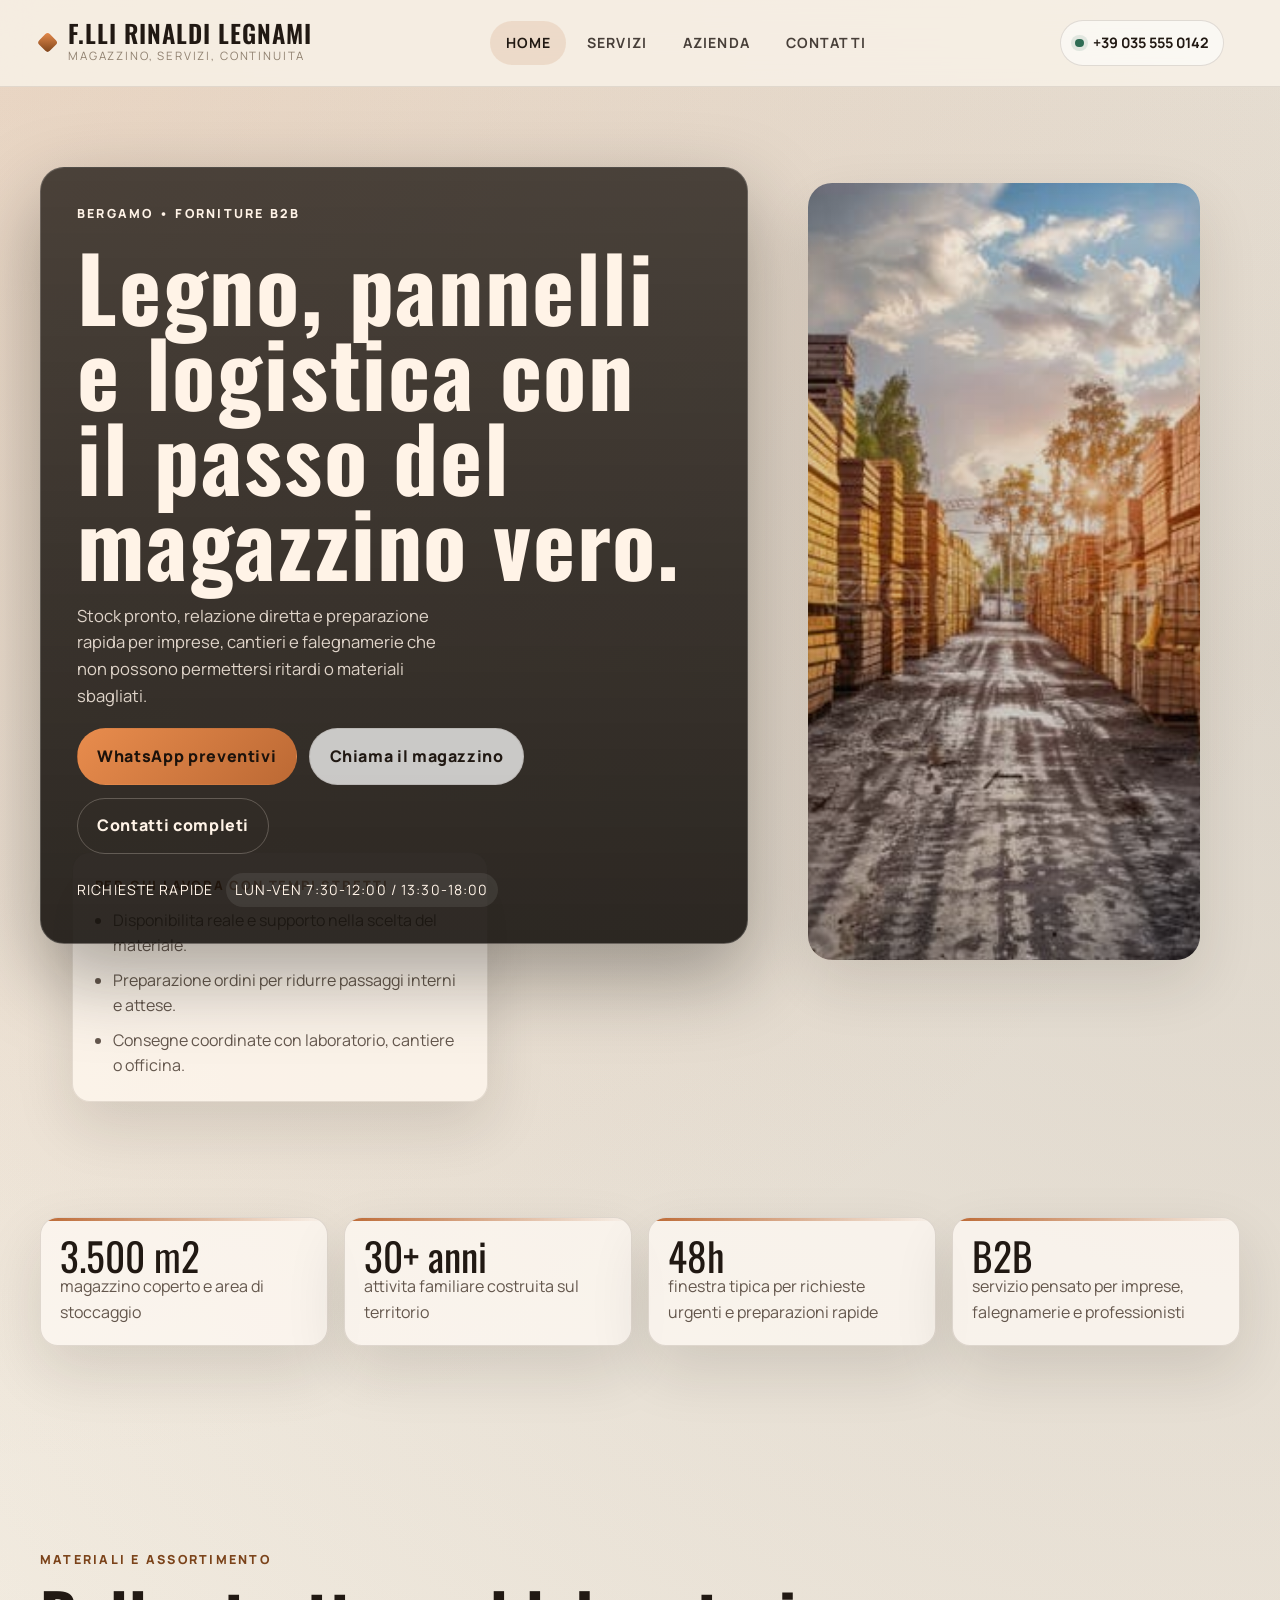
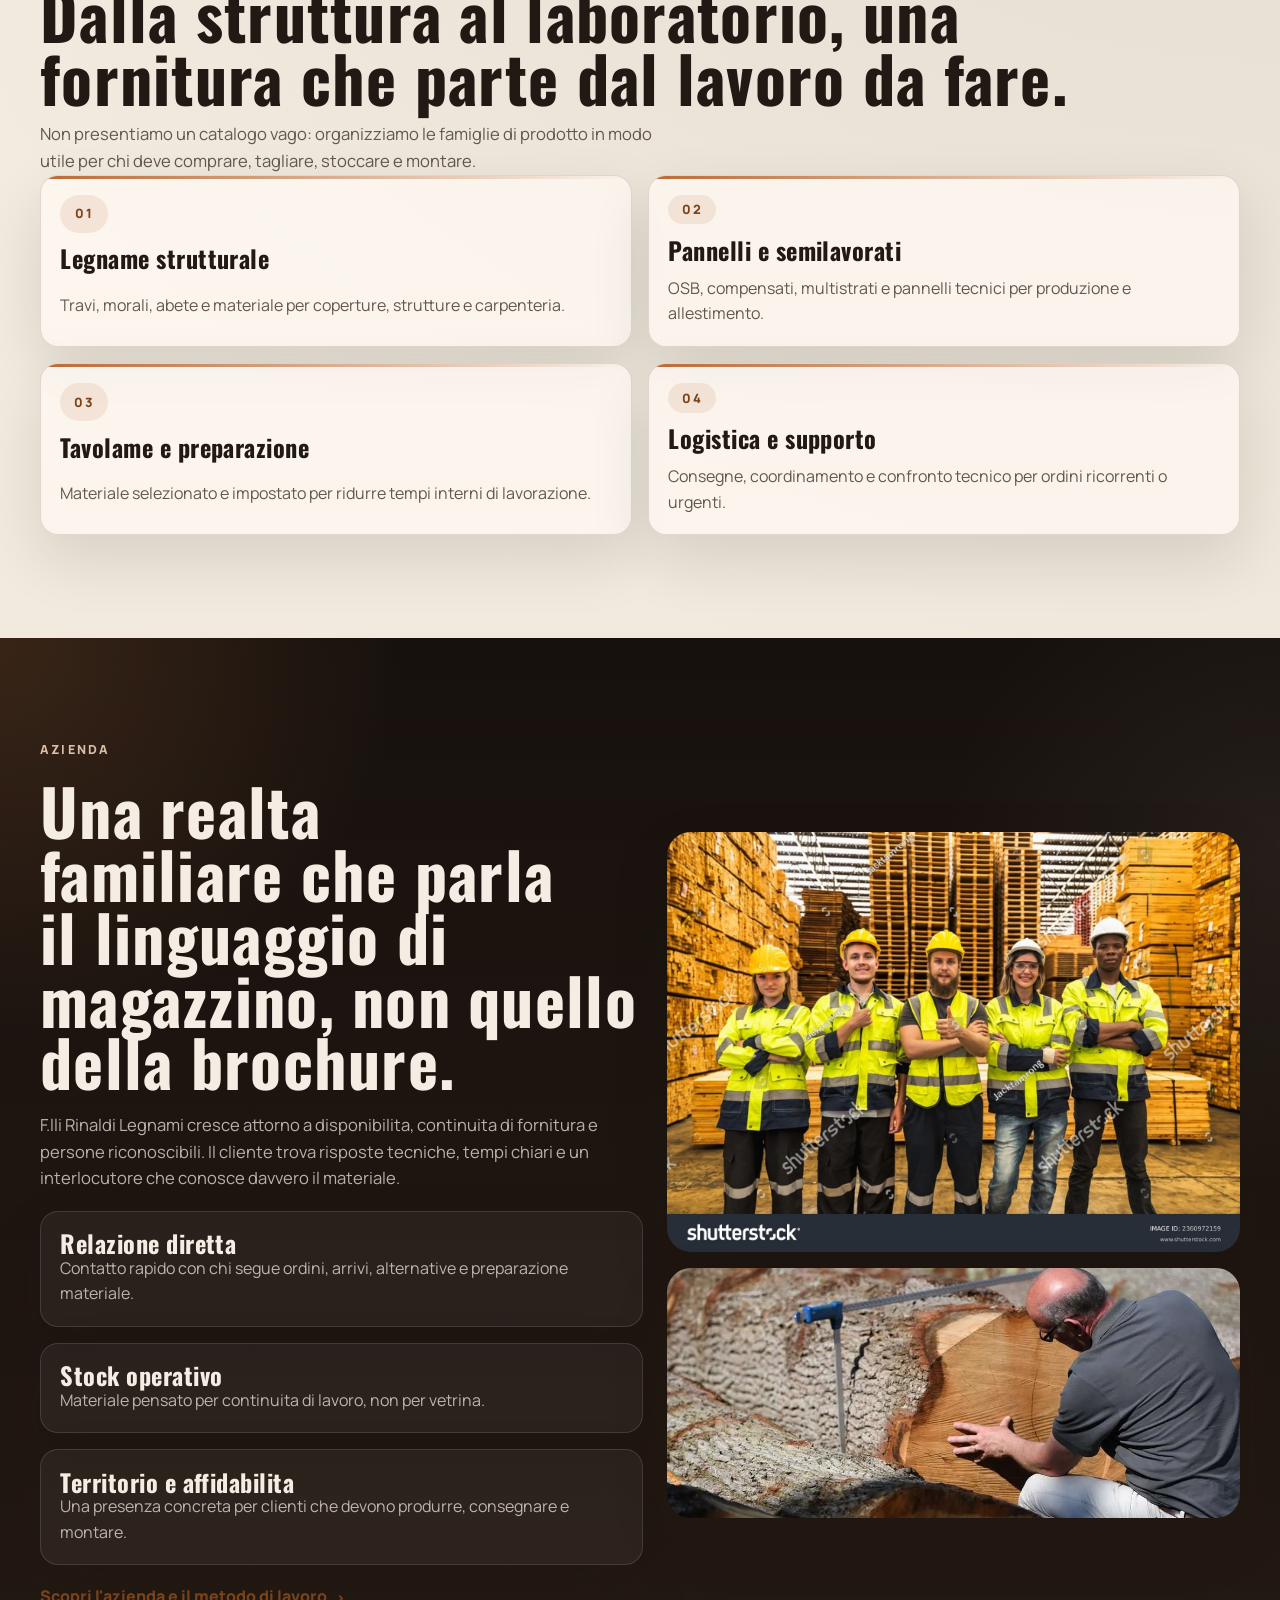
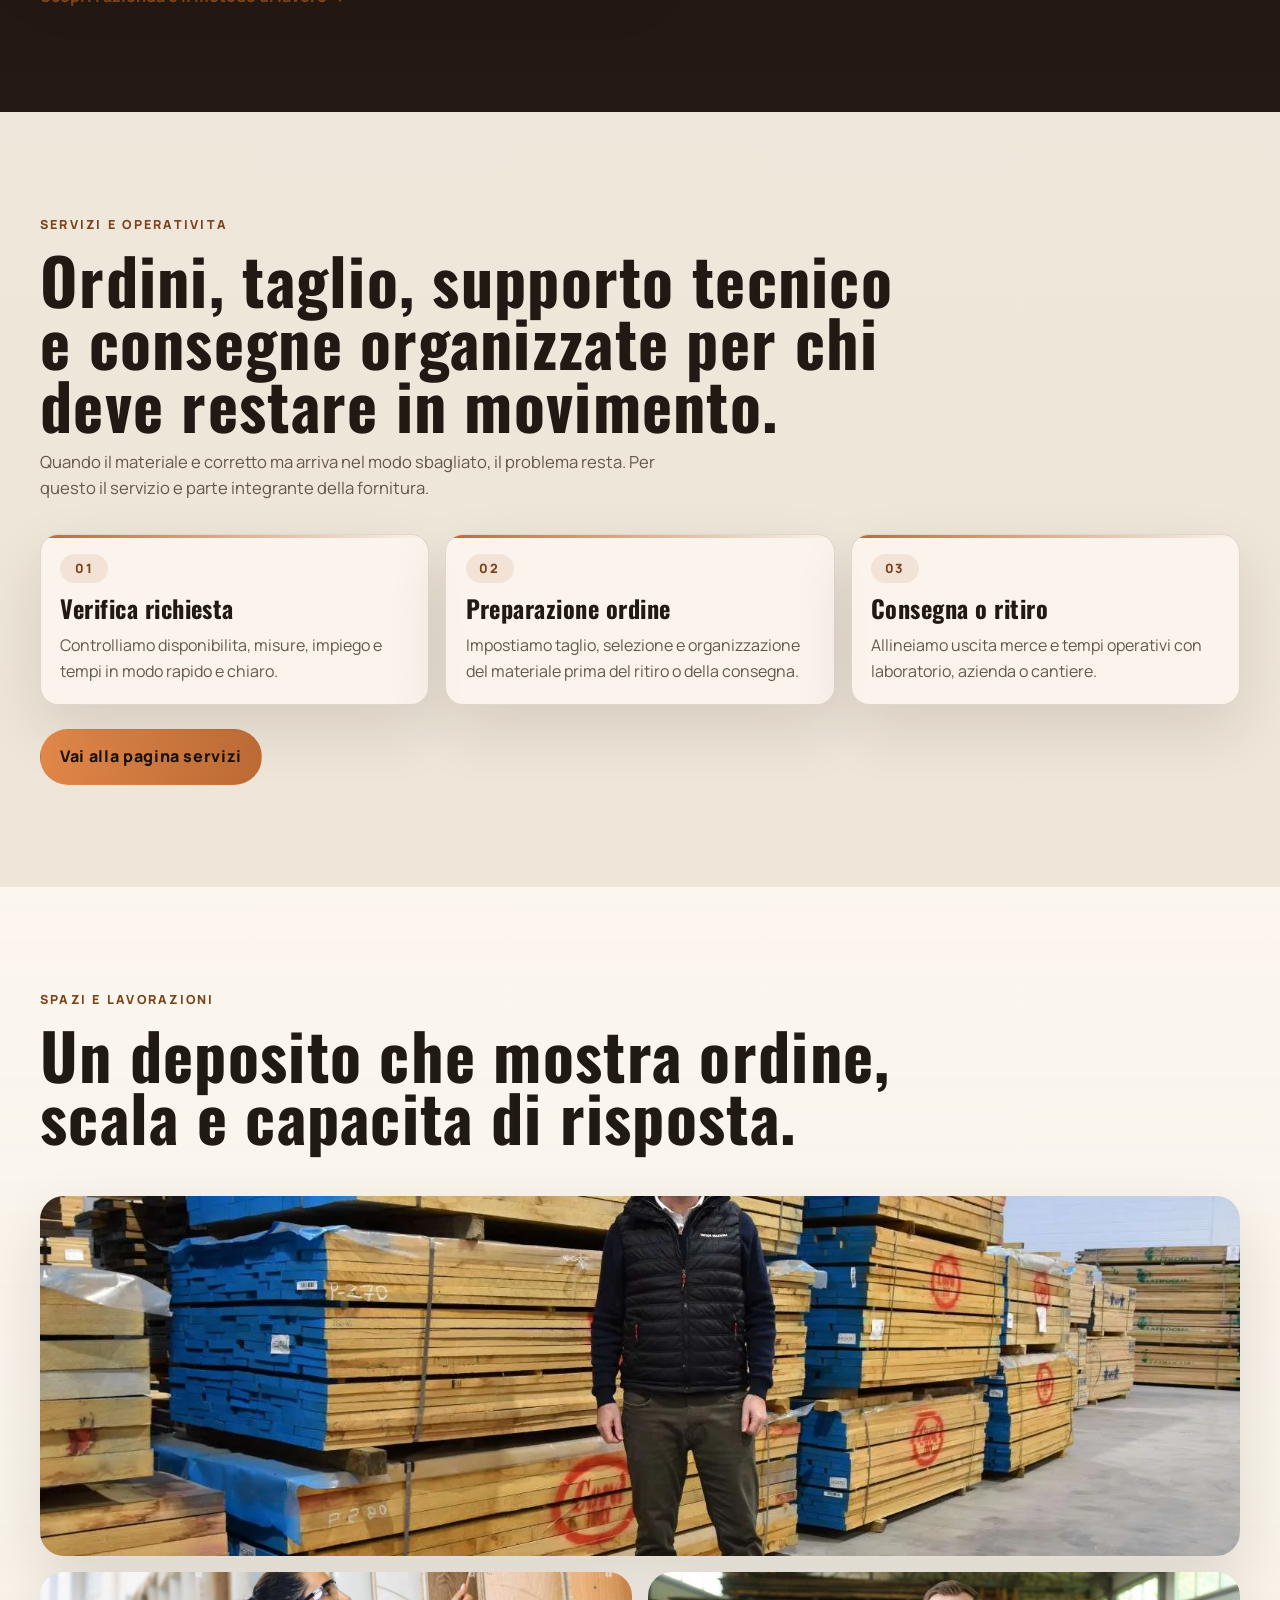
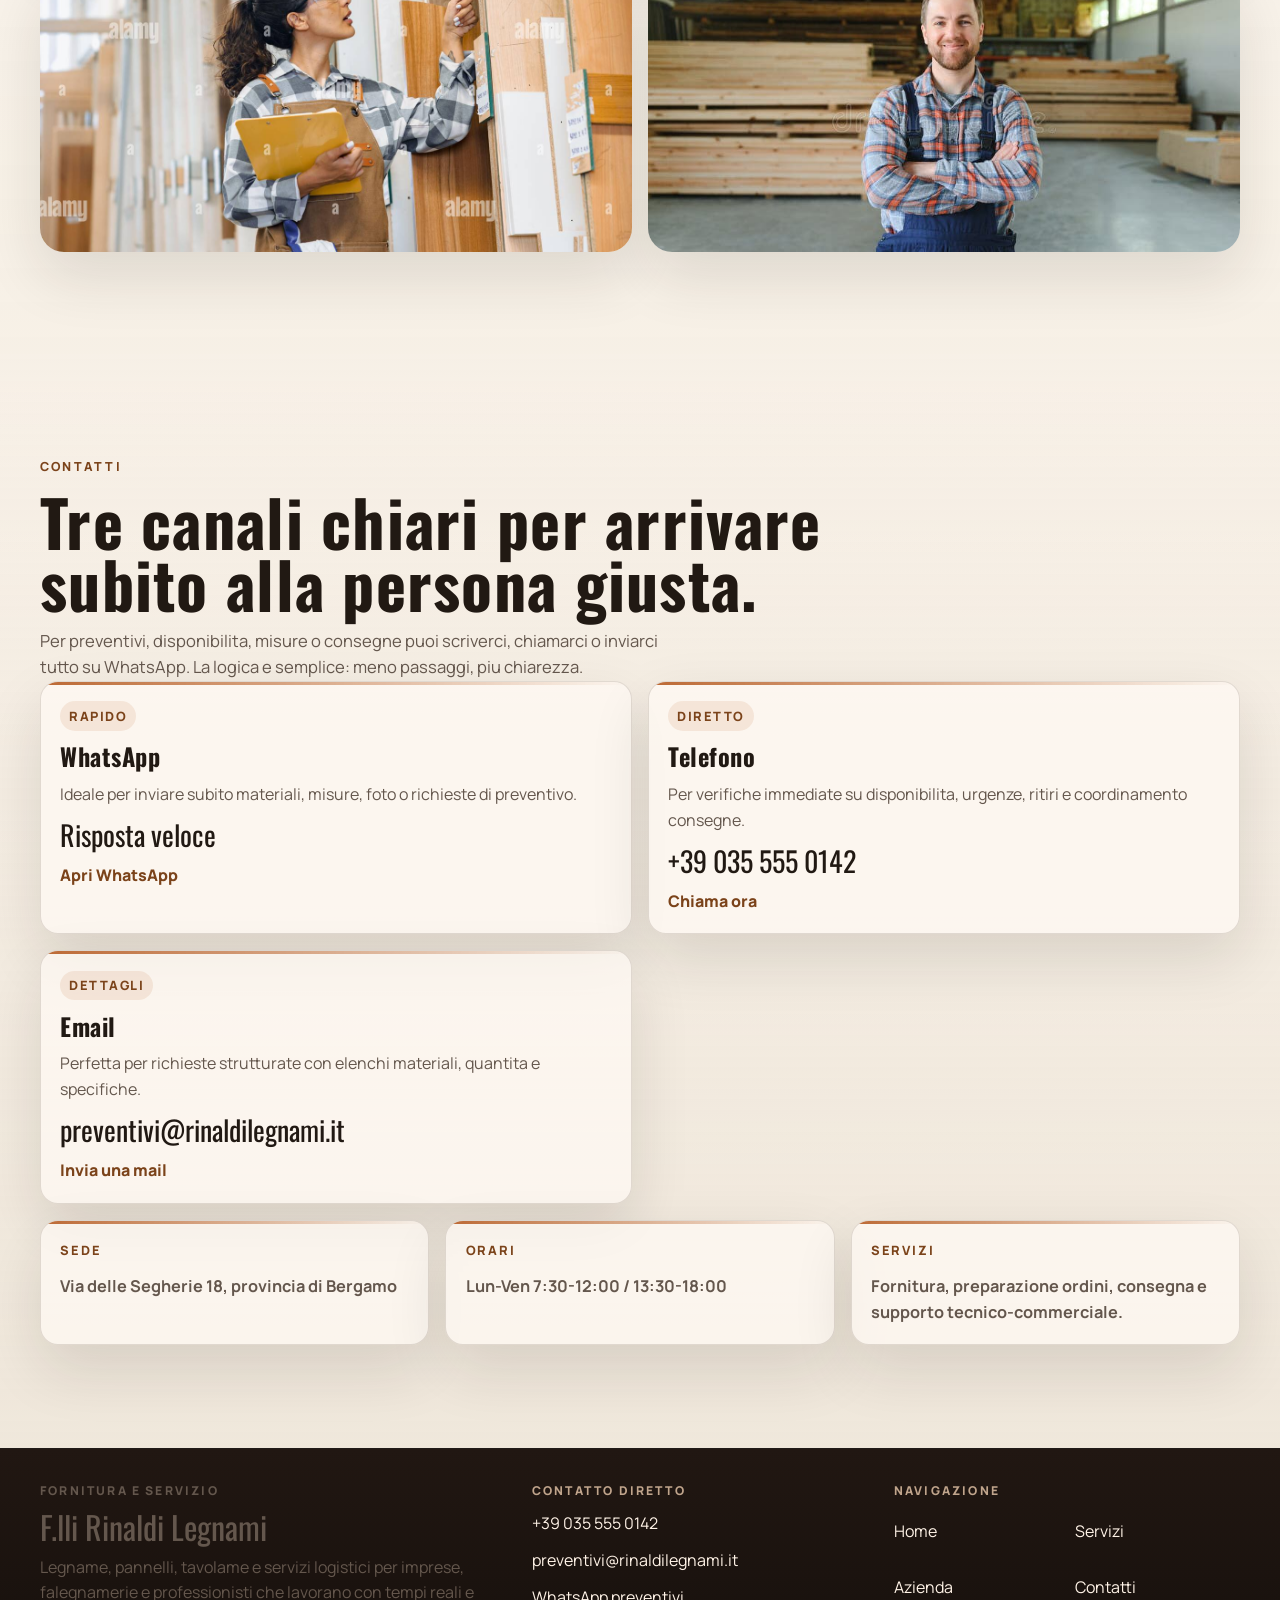
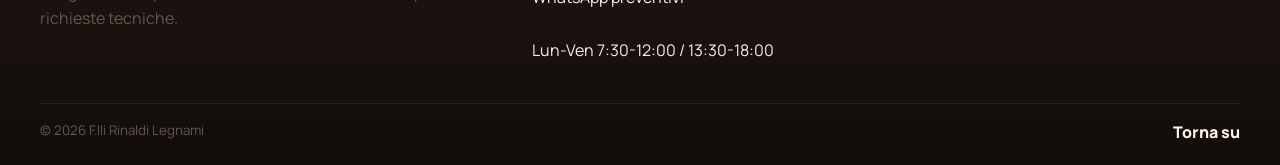
==== index.html @ 750758e0 "reconnected repo" ====
<!DOCTYPE html>
<html lang="it">
<head>
  <meta charset="UTF-8">
  <meta name="viewport" content="width=device-width, initial-scale=1.0">
  <meta
    name="description"
    content="F.lli Rinaldi Legnami: legname strutturale, pannelli, tavolame e servizi logistici per imprese, falegnamerie e professionisti."
  >
  <title>F.lli Rinaldi Legnami | Fornitura di legno per chi deve lavorare bene e in tempo</title>
  <link rel="preconnect" href="https://fonts.googleapis.com">
  <link rel="preconnect" href="https://fonts.gstatic.com" crossorigin>
  <link href="https://fonts.googleapis.com/css2?family=Manrope:wght@400;500;600;700;800&family=Oswald:wght@400;500;600;700&display=swap" rel="stylesheet">
  <link rel="stylesheet" href="assets/css/styles.css">
</head>
<body data-page="home" data-root=".">
  <div data-component="header"></div>

  <main>
    <section class="hero section" id="home">
      <div class="container hero-shell reveal">
        <div class="hero-copy">
          <p class="eyebrow motion-item">Bergamo • forniture B2B</p>
          <h1 class="motion-item">Legno, pannelli e logistica con il passo del magazzino vero.</h1>
          <p class="hero-lead motion-item">
            Stock pronto, relazione diretta e preparazione rapida per imprese, cantieri e falegnamerie che non possono permettersi ritardi o materiali sbagliati.
          </p>
          <div class="hero-actions motion-item">
            <a class="btn btn-primary" data-contact-link="whatsapp" target="_blank" rel="noopener noreferrer">WhatsApp preventivi</a>
            <a class="btn btn-secondary" data-contact-link="phone">Chiama il magazzino</a>
            <a class="btn btn-tertiary" data-route="contact">Contatti completi</a>
          </div>
          <div class="hero-notes motion-item">
            <span>Richieste rapide</span>
            <span data-field="contact.hours"></span>
          </div>
        </div>
        <figure class="hero-media reveal">
          <img
            class="hero-image"
            src="assets/images/hero/home-yard.jpg"
            alt="Corsia di stoccaggio con tavolame e travi in deposito"
          >
        </figure>
        <aside class="hero-panel motion-item">
          <p class="panel-label">Per chi lavora con tempi stretti</p>
          <ul class="hero-panel-list">
            <li>Disponibilita reale e supporto nella scelta del materiale.</li>
            <li>Preparazione ordini per ridurre passaggi interni e attese.</li>
            <li>Consegne coordinate con laboratorio, cantiere o officina.</li>
          </ul>
        </aside>
      </div>
    </section>

    <section class="section section-band">
      <div class="container stats-grid reveal" data-list="trustStats" data-render="trust-stats"></div>
    </section>

    <section class="section" id="materiali">
      <div class="container section-header reveal">
        <p class="eyebrow">Materiali e assortimento</p>
        <h2>Dalla struttura al laboratorio, una fornitura che parte dal lavoro da fare.</h2>
        <p class="section-intro">
          Non presentiamo un catalogo vago: organizziamo le famiglie di prodotto in modo utile per chi deve comprare, tagliare, stoccare e montare.
        </p>
      </div>
      <div class="container feature-grid reveal" data-list="serviceCategories" data-render="service-categories"></div>
    </section>

    <section class="section section-dark" id="azienda">
      <div class="container split-layout reveal">
        <div class="content-stack">
          <p class="eyebrow">Azienda</p>
          <h2>Una realta familiare che parla il linguaggio di magazzino, non quello della brochure.</h2>
          <p class="section-intro">
            F.lli Rinaldi Legnami cresce attorno a disponibilita, continuita di fornitura e persone riconoscibili. Il cliente trova risposte tecniche, tempi chiari e un interlocutore che conosce davvero il materiale.
          </p>
          <div class="bullet-list">
            <article class="bullet-card motion-item">
              <h3>Relazione diretta</h3>
              <p>Contatto rapido con chi segue ordini, arrivi, alternative e preparazione materiale.</p>
            </article>
            <article class="bullet-card motion-item">
              <h3>Stock operativo</h3>
              <p>Materiale pensato per continuita di lavoro, non per vetrina.</p>
            </article>
            <article class="bullet-card motion-item">
              <h3>Territorio e affidabilita</h3>
              <p>Una presenza concreta per clienti che devono produrre, consegnare e montare.</p>
            </article>
          </div>
          <a class="text-link motion-item" data-route="about">Scopri l'azienda e il metodo di lavoro</a>
        </div>
        <div class="media-stack">
          <img
            class="stack-image stack-image-large motion-item"
            src="assets/images/hero/about-team.jpg"
            alt="Squadra in magazzino pronta a seguire ordini e forniture"
          >
          <img
            class="stack-image motion-item"
            src="assets/images/gallery/quality-check.webp"
            alt="Controllo qualita del legname in area di selezione"
          >
        </div>
      </div>
    </section>

    <section class="section" id="servizi">
      <div class="container section-header reveal">
        <p class="eyebrow">Servizi e operativita</p>
        <h2>Ordini, taglio, supporto tecnico e consegne organizzate per chi deve restare in movimento.</h2>
        <p class="section-intro">
          Quando il materiale e corretto ma arriva nel modo sbagliato, il problema resta. Per questo il servizio e parte integrante della fornitura.
        </p>
      </div>
      <div class="container timeline-grid reveal">
        <article class="timeline-card motion-item">
          <span class="timeline-index">01</span>
          <h3>Verifica richiesta</h3>
          <p>Controlliamo disponibilita, misure, impiego e tempi in modo rapido e chiaro.</p>
        </article>
        <article class="timeline-card motion-item">
          <span class="timeline-index">02</span>
          <h3>Preparazione ordine</h3>
          <p>Impostiamo taglio, selezione e organizzazione del materiale prima del ritiro o della consegna.</p>
        </article>
        <article class="timeline-card motion-item">
          <span class="timeline-index">03</span>
          <h3>Consegna o ritiro</h3>
          <p>Allineiamo uscita merce e tempi operativi con laboratorio, azienda o cantiere.</p>
        </article>
      </div>
      <div class="container section-cta reveal">
        <a class="btn btn-primary" data-route="services">Vai alla pagina servizi</a>
      </div>
    </section>

    <section class="section section-soft">
      <div class="container gallery-panel reveal">
        <div class="section-header compact-header">
          <p class="eyebrow">Spazi e lavorazioni</p>
          <h2>Un deposito che mostra ordine, scala e capacita di risposta.</h2>
        </div>
        <div class="gallery-grid">
          <img class="gallery-image gallery-image-wide motion-item" src="assets/images/gallery/covered-warehouse.webp" alt="Magazzino coperto con corsie di stoccaggio per legname e pannelli">
          <img class="gallery-image motion-item" src="assets/images/gallery/plywood-selection.jpg" alt="Selezione di pannelli in area di stoccaggio">
          <img class="gallery-image motion-item" src="assets/images/gallery/timber-selection.jpg" alt="Selezione del tavolame in magazzino">
        </div>
      </div>
    </section>

    <section class="section section-contact" id="contact-hub">
      <div class="container section-header reveal">
        <p class="eyebrow">Contatti</p>
        <h2>Tre canali chiari per arrivare subito alla persona giusta.</h2>
        <p class="section-intro">
          Per preventivi, disponibilita, misure o consegne puoi scriverci, chiamarci o inviarci tutto su WhatsApp. La logica e semplice: meno passaggi, piu chiarezza.
        </p>
      </div>
      <div class="container contact-grid reveal" data-list="contactChannels" data-render="contact-channels"></div>
      <div class="container contact-summary reveal">
        <div class="summary-card motion-item">
          <p class="summary-label">Sede</p>
          <p class="summary-value" data-field="contact.address"></p>
        </div>
        <div class="summary-card motion-item">
          <p class="summary-label">Orari</p>
          <p class="summary-value" data-field="contact.hours"></p>
        </div>
        <div class="summary-card motion-item">
          <p class="summary-label">Servizi</p>
          <p class="summary-value">Fornitura, preparazione ordini, consegna e supporto tecnico-commerciale.</p>
        </div>
      </div>
    </section>
  </main>

  <div data-component="footer"></div>

  <script src="assets/js/main.js" defer></script>
</body>
</html>
---- assets/css/styles.css ----
:root {
  --bg: #efe7db;
  --bg-soft: #f7f1e7;
  --surface: #fdf7ef;
  --surface-strong: #fffaf4;
  --surface-dark: #16120f;
  --surface-dark-2: #231a15;
  --text: #211913;
  --muted: #64574d;
  --muted-soft: #8f806f;
  --line: rgba(58, 40, 27, 0.14);
  --line-strong: rgba(255, 255, 255, 0.14);
  --accent: #bc6934;
  --accent-strong: #e88c4d;
  --accent-deep: #7b431a;
  --success: #2f6c54;
  --shadow: 0 24px 60px rgba(32, 23, 17, 0.12);
  --shadow-deep: 0 32px 80px rgba(10, 8, 7, 0.34);
  --radius: 24px;
  --radius-sm: 18px;
  --container: min(1200px, calc(100vw - 2rem));
  --header-h: 86px;
}

*,
*::before,
*::after {
  box-sizing: border-box;
}

html {
  scroll-behavior: smooth;
}

body {
  margin: 0;
  min-height: 100vh;
  color: var(--text);
  background:
    radial-gradient(circle at top left, rgba(188, 105, 52, 0.18), transparent 22%),
    radial-gradient(circle at 100% 10%, rgba(52, 38, 28, 0.12), transparent 28%),
    linear-gradient(180deg, #f6f0e5 0%, var(--bg) 48%, #ede2d4 100%);
  font-family: "Manrope", sans-serif;
  line-height: 1.6;
}

body::before {
  content: "";
  position: fixed;
  inset: 0;
  z-index: -1;
  pointer-events: none;
  background-image:
    linear-gradient(rgba(255, 255, 255, 0.03) 1px, transparent 1px),
    linear-gradient(90deg, rgba(255, 255, 255, 0.03) 1px, transparent 1px);
  background-size: 28px 28px;
  mask-image: linear-gradient(180deg, rgba(0, 0, 0, 0.45), transparent 90%);
}

a {
  color: inherit;
  text-decoration: none;
}

img {
  max-width: 100%;
  display: block;
}

button,
input,
textarea,
select {
  font: inherit;
}

.container {
  width: var(--container);
  margin: 0 auto;
}

.section {
  padding: clamp(4rem, 8vw, 6.5rem) 0;
  scroll-margin-top: calc(var(--header-h) + 20px);
}

.section-band {
  padding-top: 0.8rem;
}

.section-soft {
  background:
    linear-gradient(180deg, rgba(255, 250, 244, 0.8), rgba(247, 241, 231, 0.92));
}

.section-dark {
  color: #f5ede4;
  background:
    radial-gradient(circle at top left, rgba(232, 140, 77, 0.16), transparent 24%),
    radial-gradient(circle at right 20%, rgba(255, 255, 255, 0.05), transparent 22%),
    linear-gradient(180deg, #17110d 0%, #241913 100%);
}

.section-contact {
  background:
    linear-gradient(180deg, rgba(255, 250, 244, 0.55), rgba(239, 231, 219, 0.95));
}

.site-header {
  position: sticky;
  top: 0;
  z-index: 100;
  min-height: var(--header-h);
  border-bottom: 1px solid rgba(50, 37, 27, 0.1);
  backdrop-filter: blur(16px);
  background: rgba(248, 242, 232, 0.82);
}

.site-header-inner {
  min-height: var(--header-h);
  display: grid;
  grid-template-columns: auto 1fr auto auto;
  align-items: center;
  gap: 1rem;
}

.brand {
  display: inline-flex;
  align-items: center;
  gap: 0.8rem;
  min-width: 0;
}

.brand-mark {
  width: 0.95rem;
  height: 0.95rem;
  flex: 0 0 auto;
  border-radius: 0.2rem;
  background:
    linear-gradient(135deg, var(--accent-strong), var(--accent-deep));
  box-shadow: 0 0 0 1px rgba(255, 255, 255, 0.18);
  transform: rotate(45deg);
}

.brand-text {
  display: grid;
  gap: 0.1rem;
}

.brand-name {
  font-family: "Oswald", sans-serif;
  font-size: 1.55rem;
  font-weight: 600;
  letter-spacing: 0.04em;
  text-transform: uppercase;
  line-height: 1;
}

.brand-tagline {
  font-size: 0.72rem;
  letter-spacing: 0.16em;
  text-transform: uppercase;
  color: var(--muted-soft);
}

.main-nav {
  justify-self: center;
}

.nav-list,
.footer-links {
  list-style: none;
  margin: 0;
  padding: 0;
}

.nav-list {
  display: flex;
  flex-wrap: wrap;
  align-items: center;
  justify-content: center;
  gap: 0.35rem;
}

.nav-list a {
  display: inline-flex;
  align-items: center;
  min-height: 44px;
  padding: 0 0.95rem;
  border-radius: 999px;
  font-size: 0.88rem;
  font-weight: 700;
  letter-spacing: 0.08em;
  text-transform: uppercase;
  color: rgba(33, 25, 19, 0.82);
  transition: background-color 180ms ease, color 180ms ease, transform 180ms ease;
}

.nav-list a:hover,
.nav-list a:focus-visible,
.nav-list a.is-active {
  color: var(--text);
  background: rgba(188, 105, 52, 0.14);
  outline: none;
}

.header-utility {
  display: inline-flex;
  align-items: center;
  gap: 0.85rem;
}

.header-phone {
  display: inline-flex;
  align-items: center;
  gap: 0.55rem;
  padding: 0.65rem 0.9rem;
  border-radius: 999px;
  border: 1px solid var(--line);
  background: rgba(255, 255, 255, 0.56);
  font-size: 0.9rem;
  font-weight: 700;
}

.header-phone::before {
  content: "";
  width: 0.55rem;
  height: 0.55rem;
  border-radius: 999px;
  background: var(--success);
  box-shadow: 0 0 0 4px rgba(47, 108, 84, 0.12);
}

.menu-toggle {
  display: none;
  width: 46px;
  height: 46px;
  align-items: center;
  justify-content: center;
  flex-direction: column;
  gap: 0.28rem;
  border: 1px solid var(--line);
  border-radius: 14px;
  background: rgba(255, 255, 255, 0.72);
  cursor: pointer;
}

.menu-line {
  width: 18px;
  height: 2px;
  background: var(--text);
  transition: transform 180ms ease, opacity 180ms ease;
}

h1,
h2,
h3 {
  margin: 0;
  font-family: "Oswald", sans-serif;
  letter-spacing: 0.02em;
  text-wrap: balance;
}

h1 {
  font-size: clamp(3rem, 7vw, 6.1rem);
  line-height: 0.95;
}

h2 {
  font-size: clamp(2.2rem, 5vw, 4rem);
  line-height: 0.98;
}

h3 {
  font-size: 1.52rem;
  line-height: 1;
}

.eyebrow {
  margin: 0;
  font-size: 0.78rem;
  font-weight: 800;
  letter-spacing: 0.18em;
  text-transform: uppercase;
  color: var(--accent-deep);
}

.section-dark .eyebrow {
  color: rgba(255, 226, 201, 0.82);
}

.hero,
.inner-hero {
  padding-top: clamp(2.8rem, 7vw, 5rem);
}

.hero-shell,
.inner-hero-shell {
  display: grid;
  gap: 1.25rem;
  align-items: stretch;
}

.hero-shell {
  grid-template-columns: minmax(0, 1.2fr) minmax(0, 0.8fr);
}

.hero-copy,
.content-stack {
  display: grid;
  gap: 1.2rem;
  align-content: start;
}

.hero-copy {
  position: relative;
  z-index: 2;
  padding: clamp(1.6rem, 3vw, 2.25rem);
  border: 1px solid rgba(255, 255, 255, 0.18);
  border-radius: var(--radius);
  color: #fff3e7;
  background:
    linear-gradient(180deg, rgba(24, 18, 13, 0.76), rgba(18, 14, 10, 0.88));
  box-shadow: var(--shadow-deep);
}

.hero-copy .eyebrow,
.hero-copy .hero-lead,
.hero-copy h1,
.hero-copy .hero-notes {
  color: inherit;
}

.hero-lead,
.section-intro {
  margin: 0;
  max-width: 62ch;
  font-size: 1.04rem;
  color: var(--muted);
}

.hero-copy .hero-lead {
  max-width: 38ch;
  color: rgba(255, 243, 231, 0.84);
}

.hero-media,
.feature-banner-image,
.gallery-image,
.stack-image {
  border-radius: var(--radius);
  box-shadow: var(--shadow);
}

.hero-media {
  position: relative;
  min-height: 100%;
  overflow: hidden;
}

.hero-media::after {
  content: "";
  position: absolute;
  inset: 0;
  border-radius: inherit;
  background:
    linear-gradient(180deg, rgba(12, 9, 7, 0.06), rgba(12, 9, 7, 0.26));
  pointer-events: none;
}

.hero-image {
  width: 100%;
  height: 100%;
  min-height: 560px;
  object-fit: cover;
}

.hero-panel,
.info-panel {
  padding: 1.35rem;
  border-radius: var(--radius-sm);
  background: rgba(255, 248, 239, 0.78);
  border: 1px solid rgba(61, 42, 28, 0.12);
  box-shadow: var(--shadow);
}

.hero-panel {
  align-self: end;
  max-width: 26rem;
  margin-top: -7rem;
  margin-left: 2rem;
}

.panel-label,
.summary-label {
  margin: 0 0 0.8rem;
  font-size: 0.8rem;
  font-weight: 800;
  letter-spacing: 0.14em;
  text-transform: uppercase;
  color: var(--accent-deep);
}

.hero-panel-list {
  margin: 0;
  padding-left: 1.15rem;
  color: var(--muted);
}

.hero-panel-list li + li {
  margin-top: 0.55rem;
}

.hero-actions {
  display: flex;
  flex-wrap: wrap;
  gap: 0.8rem;
}

.hero-notes {
  display: flex;
  flex-wrap: wrap;
  gap: 0.8rem;
  align-items: center;
  font-size: 0.88rem;
  letter-spacing: 0.08em;
  text-transform: uppercase;
}

.hero-notes span:last-child {
  padding: 0.35rem 0.6rem;
  border-radius: 999px;
  background: rgba(255, 255, 255, 0.08);
}

.btn,
.text-link {
  display: inline-flex;
  align-items: center;
  justify-content: center;
}

.btn {
  min-height: 52px;
  padding: 0.9rem 1.2rem;
  border-radius: 999px;
  border: 1px solid transparent;
  font-weight: 800;
  letter-spacing: 0.04em;
  transition: transform 160ms ease, background-color 160ms ease, border-color 160ms ease, color 160ms ease;
}

.btn:hover,
.btn:focus-visible,
.text-link:hover,
.text-link:focus-visible {
  transform: translateY(-1px);
  outline: none;
}

.btn-primary {
  background: linear-gradient(135deg, var(--accent-strong), var(--accent));
  color: #1c120b;
}

.btn-secondary {
  background: rgba(255, 255, 255, 0.74);
  border-color: rgba(48, 35, 26, 0.1);
  color: var(--text);
}

.btn-tertiary {
  background: transparent;
  border-color: rgba(255, 243, 231, 0.24);
  color: inherit;
}

.section-dark .btn-secondary,
.section-dark .btn-tertiary {
  color: #f7efe7;
  background: rgba(255, 255, 255, 0.08);
  border-color: rgba(255, 255, 255, 0.14);
}

.text-link {
  justify-content: flex-start;
  gap: 0.55rem;
  font-weight: 800;
  color: var(--accent-deep);
}

.text-link::after {
  content: ">";
  font-size: 0.9em;
}

.section-header,
.compact-header {
  display: grid;
  gap: 0.8rem;
}

.compact-header {
  margin-bottom: 1.5rem;
}

.stats-grid,
.feature-grid,
.card-grid,
.contact-grid,
.timeline-grid,
.bullet-list,
.gallery-grid,
.contact-summary,
.footer-links,
.service-pillars {
  display: grid;
  gap: 1rem;
}

.stats-grid {
  grid-template-columns: repeat(4, minmax(0, 1fr));
}

.stat-card,
.feature-card,
.service-card,
.bullet-card,
.timeline-card,
.contact-card,
.summary-card {
  position: relative;
  padding: 1.2rem;
  border-radius: var(--radius-sm);
  border: 1px solid var(--line);
  background: rgba(255, 250, 244, 0.72);
  box-shadow: var(--shadow);
  overflow: hidden;
}

.stat-card::before,
.feature-card::before,
.service-card::before,
.timeline-card::before,
.contact-card::before,
.summary-card::before {
  content: "";
  position: absolute;
  inset: 0 0 auto;
  height: 3px;
  background: linear-gradient(90deg, var(--accent), transparent);
}

.stat-value {
  margin: 0;
  font-family: "Oswald", sans-serif;
  font-size: 2.45rem;
  line-height: 0.95;
}

.stat-label,
.feature-card p,
.service-card p,
.bullet-card p,
.timeline-card p,
.contact-card p,
.summary-value,
.footer-copy p,
.footer-contact a,
.footer-bottom {
  margin: 0;
  color: var(--muted);
}

.feature-grid,
.service-pillars,
.card-grid,
.contact-grid {
  grid-template-columns: repeat(2, minmax(0, 1fr));
}

.feature-card,
.service-card,
.contact-card {
  display: grid;
  gap: 0.85rem;
}

.feature-index,
.timeline-index,
.contact-kicker {
  display: inline-flex;
  align-items: center;
  justify-content: center;
  width: fit-content;
  min-width: 3rem;
  padding: 0.28rem 0.55rem;
  border-radius: 999px;
  background: rgba(188, 105, 52, 0.12);
  color: var(--accent-deep);
  font-size: 0.8rem;
  font-weight: 800;
  letter-spacing: 0.12em;
  text-transform: uppercase;
}

.split-layout {
  display: grid;
  gap: 1.5rem;
  grid-template-columns: minmax(0, 1fr) minmax(300px, 0.95fr);
  align-items: center;
}

.media-stack {
  display: grid;
  gap: 1rem;
}

.stack-image {
  width: 100%;
  height: 250px;
  object-fit: cover;
}

.stack-image-large {
  height: 420px;
}

.timeline-grid {
  grid-template-columns: repeat(3, minmax(0, 1fr));
  margin-top: 2rem;
}

.timeline-card,
.process-step {
  display: grid;
  gap: 0.8rem;
}

.process-shell {
  display: grid;
  gap: 1.5rem;
}

.process-rail {
  display: grid;
  grid-template-columns: repeat(4, minmax(0, 1fr));
  gap: 1rem;
}

.process-step {
  padding: 1.2rem;
  border-radius: var(--radius-sm);
  border: 1px solid var(--line-strong);
  background: rgba(255, 255, 255, 0.06);
}

.section-dark .section-intro,
.section-dark .service-card p,
.section-dark .timeline-card p,
.section-dark .process-step p,
.section-dark .bullet-card p {
  color: rgba(245, 237, 228, 0.72);
}

.section-dark .service-card,
.section-dark .timeline-card,
.section-dark .bullet-card,
.section-dark .summary-card {
  background: rgba(255, 255, 255, 0.05);
  border-color: rgba(255, 255, 255, 0.12);
}

.gallery-panel {
  display: grid;
  gap: 1.5rem;
}

.gallery-grid {
  grid-template-columns: repeat(2, minmax(0, 1fr));
}

.gallery-grid-tight {
  align-self: stretch;
}

.gallery-image {
  width: 100%;
  height: 280px;
  object-fit: cover;
}

.gallery-image-wide {
  grid-column: 1 / -1;
  height: 360px;
}

.section-cta {
  margin-top: 1.5rem;
}

.contact-card {
  align-content: start;
}

.contact-card-value {
  font-family: "Oswald", sans-serif;
  font-size: 1.75rem;
  line-height: 1;
}

.contact-card-link {
  font-weight: 800;
  color: var(--accent-deep);
}

.contact-summary {
  grid-template-columns: repeat(3, minmax(0, 1fr));
  margin-top: 1rem;
}

.summary-card {
  min-height: 100%;
}

.summary-value {
  font-size: 1.02rem;
  font-weight: 700;
}

.feature-banner {
  display: grid;
  grid-template-columns: minmax(0, 1fr) minmax(280px, 0.9fr);
  gap: 1.4rem;
  align-items: center;
  padding: clamp(1.3rem, 3vw, 1.8rem);
  border-radius: var(--radius);
  border: 1px solid var(--line);
  background: rgba(255, 251, 246, 0.68);
  box-shadow: var(--shadow);
}

.feature-banner-image {
  width: 100%;
  height: 100%;
  min-height: 280px;
  object-fit: cover;
}

.info-panel {
  display: grid;
  gap: 0.8rem;
}

.info-row {
  display: grid;
  gap: 0.25rem;
  padding-top: 0.8rem;
  border-top: 1px solid rgba(61, 42, 28, 0.1);
}

.info-row:first-of-type {
  padding-top: 0;
  border-top: 0;
}

.info-row span {
  font-size: 0.82rem;
  font-weight: 800;
  letter-spacing: 0.14em;
  text-transform: uppercase;
  color: var(--muted-soft);
}

.site-footer {
  color: #f5ede4;
  background:
    linear-gradient(180deg, #211712 0%, #120d0a 100%);
  border-top: 1px solid rgba(255, 255, 255, 0.06);
}

.footer-shell {
  padding: 2rem 0 1.2rem;
  display: grid;
  gap: 1.5rem;
}

.footer-main {
  display: grid;
  grid-template-columns: minmax(0, 1.1fr) repeat(2, minmax(0, 0.8fr));
  gap: 1rem;
  align-items: start;
}

.footer-copy,
.footer-contact,
.footer-nav {
  display: grid;
  gap: 0.7rem;
}

.footer-kicker {
  margin: 0;
  font-size: 0.76rem;
  font-weight: 800;
  letter-spacing: 0.18em;
  text-transform: uppercase;
  color: rgba(255, 220, 189, 0.72);
}

.footer-brand {
  margin: 0;
  font-family: "Oswald", sans-serif;
  font-size: 2rem;
  line-height: 1;
}

.footer-contact a,
.footer-links a,
.footer-top-link {
  color: #fff3e7;
}

.footer-links {
  grid-template-columns: repeat(2, minmax(0, 1fr));
}

.footer-links a {
  display: inline-flex;
  align-items: center;
  min-height: 40px;
}

.footer-bottom {
  display: flex;
  justify-content: space-between;
  gap: 1rem;
  padding-top: 1rem;
  border-top: 1px solid rgba(255, 255, 255, 0.08);
  flex-wrap: wrap;
}

.footer-top-link {
  font-weight: 800;
}

.reveal {
  opacity: 1;
  transform: none;
}

.motion-item {
  --delay: 0ms;
  opacity: 1;
  transform: none;
}

.reveal.is-visible {
  animation: reveal-block 520ms ease both;
}

.reveal.is-visible .motion-item {
  animation: reveal-item 560ms ease both;
  animation-delay: var(--delay);
}

body.is-ready .hero-copy > .motion-item,
body.is-ready .hero-panel,
body.is-ready .hero-media,
body.is-ready .site-header {
  animation: reveal-item 620ms ease both;
}

body.is-ready .hero-copy > .motion-item:nth-child(1) {
  animation-delay: 80ms;
}

body.is-ready .hero-copy > .motion-item:nth-child(2) {
  animation-delay: 140ms;
}

body.is-ready .hero-copy > .motion-item:nth-child(3) {
  animation-delay: 200ms;
}

body.is-ready .hero-copy > .motion-item:nth-child(4) {
  animation-delay: 260ms;
}

body.is-ready .hero-copy > .motion-item:nth-child(5) {
  animation-delay: 320ms;
}

body.is-ready .hero-media {
  animation-delay: 180ms;
}

body.is-ready .hero-panel {
  animation-delay: 360ms;
}

@keyframes reveal-block {
  from {
    opacity: 0.96;
    transform: translateY(12px);
  }

  to {
    opacity: 1;
    transform: translateY(0);
  }
}

@keyframes reveal-item {
  from {
    opacity: 0;
    transform: translateY(12px);
  }

  to {
    opacity: 1;
    transform: translateY(0);
  }
}

@media (min-width: 861px) {
  .inner-hero-shell {
    grid-template-columns: minmax(0, 0.92fr) minmax(360px, 1.08fr);
  }
}

@media (max-width: 1180px) {
  .site-header-inner {
    grid-template-columns: auto 1fr auto;
  }

  .header-utility,
  .header-phone {
    display: none;
  }

  .hero-shell,
  .split-layout,
  .feature-banner,
  .footer-main {
    grid-template-columns: 1fr;
  }

  .hero-panel {
    margin: 0;
    max-width: none;
  }

  .stats-grid,
  .timeline-grid,
  .process-rail,
  .contact-summary {
    grid-template-columns: repeat(2, minmax(0, 1fr));
  }
}

@media (max-width: 860px) {
  :root {
    --header-h: 72px;
    --container: min(100vw - 1rem, 100%);
  }

  .site-header-inner {
    grid-template-columns: 1fr auto;
    gap: 0.75rem;
  }

  .brand-name {
    font-size: 1.3rem;
  }

  .brand-tagline {
    font-size: 0.66rem;
  }

  .menu-toggle {
    display: inline-flex;
  }

  .main-nav {
    position: absolute;
    top: calc(var(--header-h) - 0.1rem);
    left: 0.5rem;
    right: 0.5rem;
    opacity: 0;
    max-height: 0;
    overflow: hidden;
    pointer-events: none;
    transform: translateY(-10px);
    padding: 0;
    border-radius: 18px;
    border: 1px solid rgba(55, 40, 27, 0.08);
    background: rgba(253, 247, 239, 0.96);
    box-shadow: 0 24px 52px rgba(23, 17, 12, 0.18);
    transition: max-height 220ms ease, opacity 220ms ease, transform 220ms ease;
  }

  .nav-list {
    display: grid;
    gap: 0.2rem;
    padding: 0.45rem;
  }

  .nav-list a {
    width: 100%;
    justify-content: flex-start;
    border-radius: 14px;
    padding: 0.9rem 1rem;
  }

  .site-header.is-menu-open .main-nav {
    max-height: 420px;
    opacity: 1;
    pointer-events: auto;
    transform: translateY(0);
  }

  .site-header.is-menu-open .menu-line:nth-child(1) {
    transform: translateY(6px) rotate(45deg);
  }

  .site-header.is-menu-open .menu-line:nth-child(2) {
    opacity: 0;
  }

  .site-header.is-menu-open .menu-line:nth-child(3) {
    transform: translateY(-6px) rotate(-45deg);
  }

  .hero-shell,
  .inner-hero-shell,
  .feature-grid,
  .service-pillars,
  .card-grid,
  .contact-grid,
  .timeline-grid,
  .gallery-grid,
  .contact-summary,
  .stats-grid,
  .process-rail,
  .footer-links {
    grid-template-columns: 1fr;
  }

  .hero-copy {
    order: 2;
  }

  .hero-media {
    order: 1;
  }

  .hero-image {
    min-height: 360px;
  }

  .stack-image-large,
  .gallery-image-wide {
    height: 300px;
  }

  .gallery-image,
  .stack-image,
  .feature-banner-image {
    min-height: 220px;
    height: 220px;
  }

  .hero-actions {
    flex-direction: column;
    align-items: stretch;
  }

  .hero-actions .btn {
    width: 100%;
  }
}

@media (max-width: 520px) {
  .section {
    padding: 3.2rem 0;
  }

  h1 {
    font-size: clamp(2.45rem, 14vw, 3.7rem);
  }

  h2 {
    font-size: clamp(1.95rem, 10vw, 2.8rem);
  }

  .hero-copy,
  .hero-panel,
  .info-panel,
  .feature-banner {
    padding: 1rem;
  }

  .stat-card,
  .feature-card,
  .service-card,
  .bullet-card,
  .timeline-card,
  .contact-card,
  .summary-card,
  .process-step {
    padding: 1rem;
  }

  .footer-brand {
    font-size: 1.7rem;
  }
}

@media (prefers-reduced-motion: reduce) {
  html {
    scroll-behavior: auto;
  }

  *,
  *::before,
  *::after {
    animation-duration: 0.01ms !important;
    animation-iteration-count: 1 !important;
    transition-duration: 0.01ms !important;
    scroll-behavior: auto !important;
  }
}
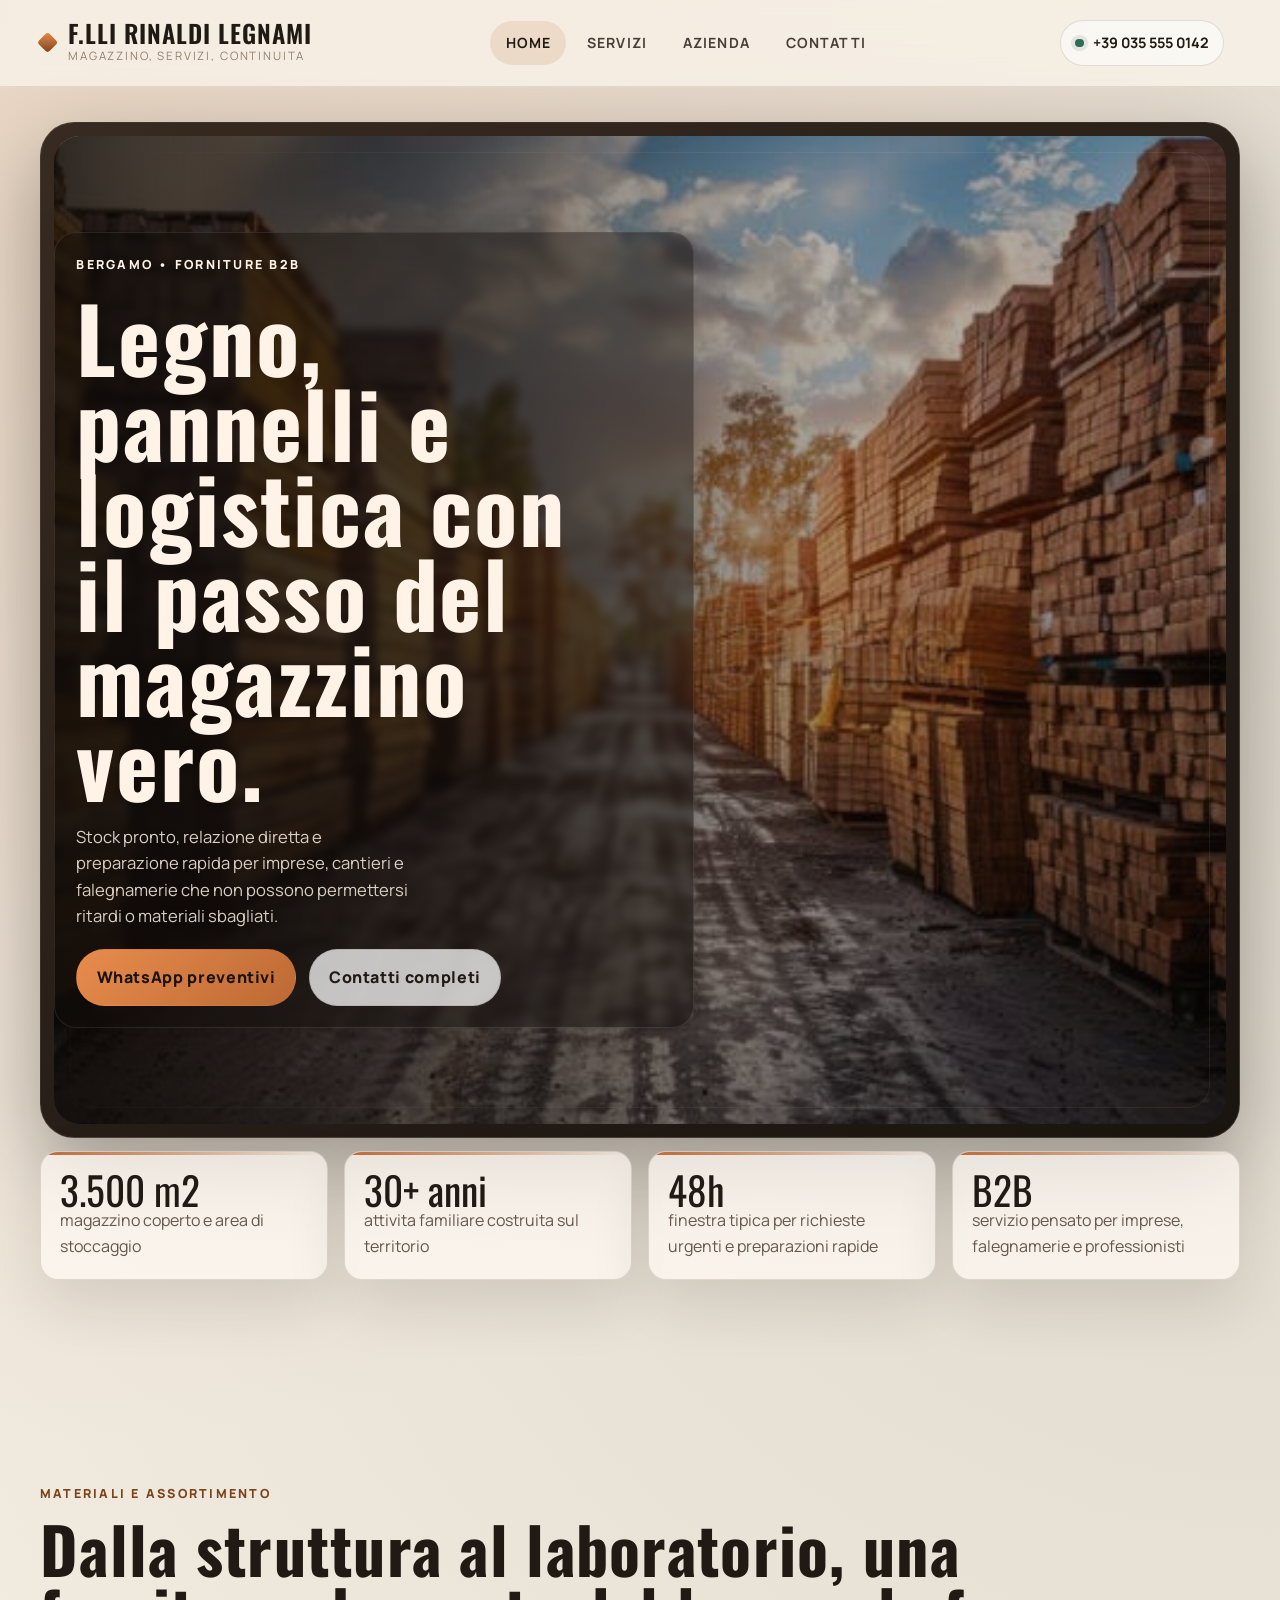
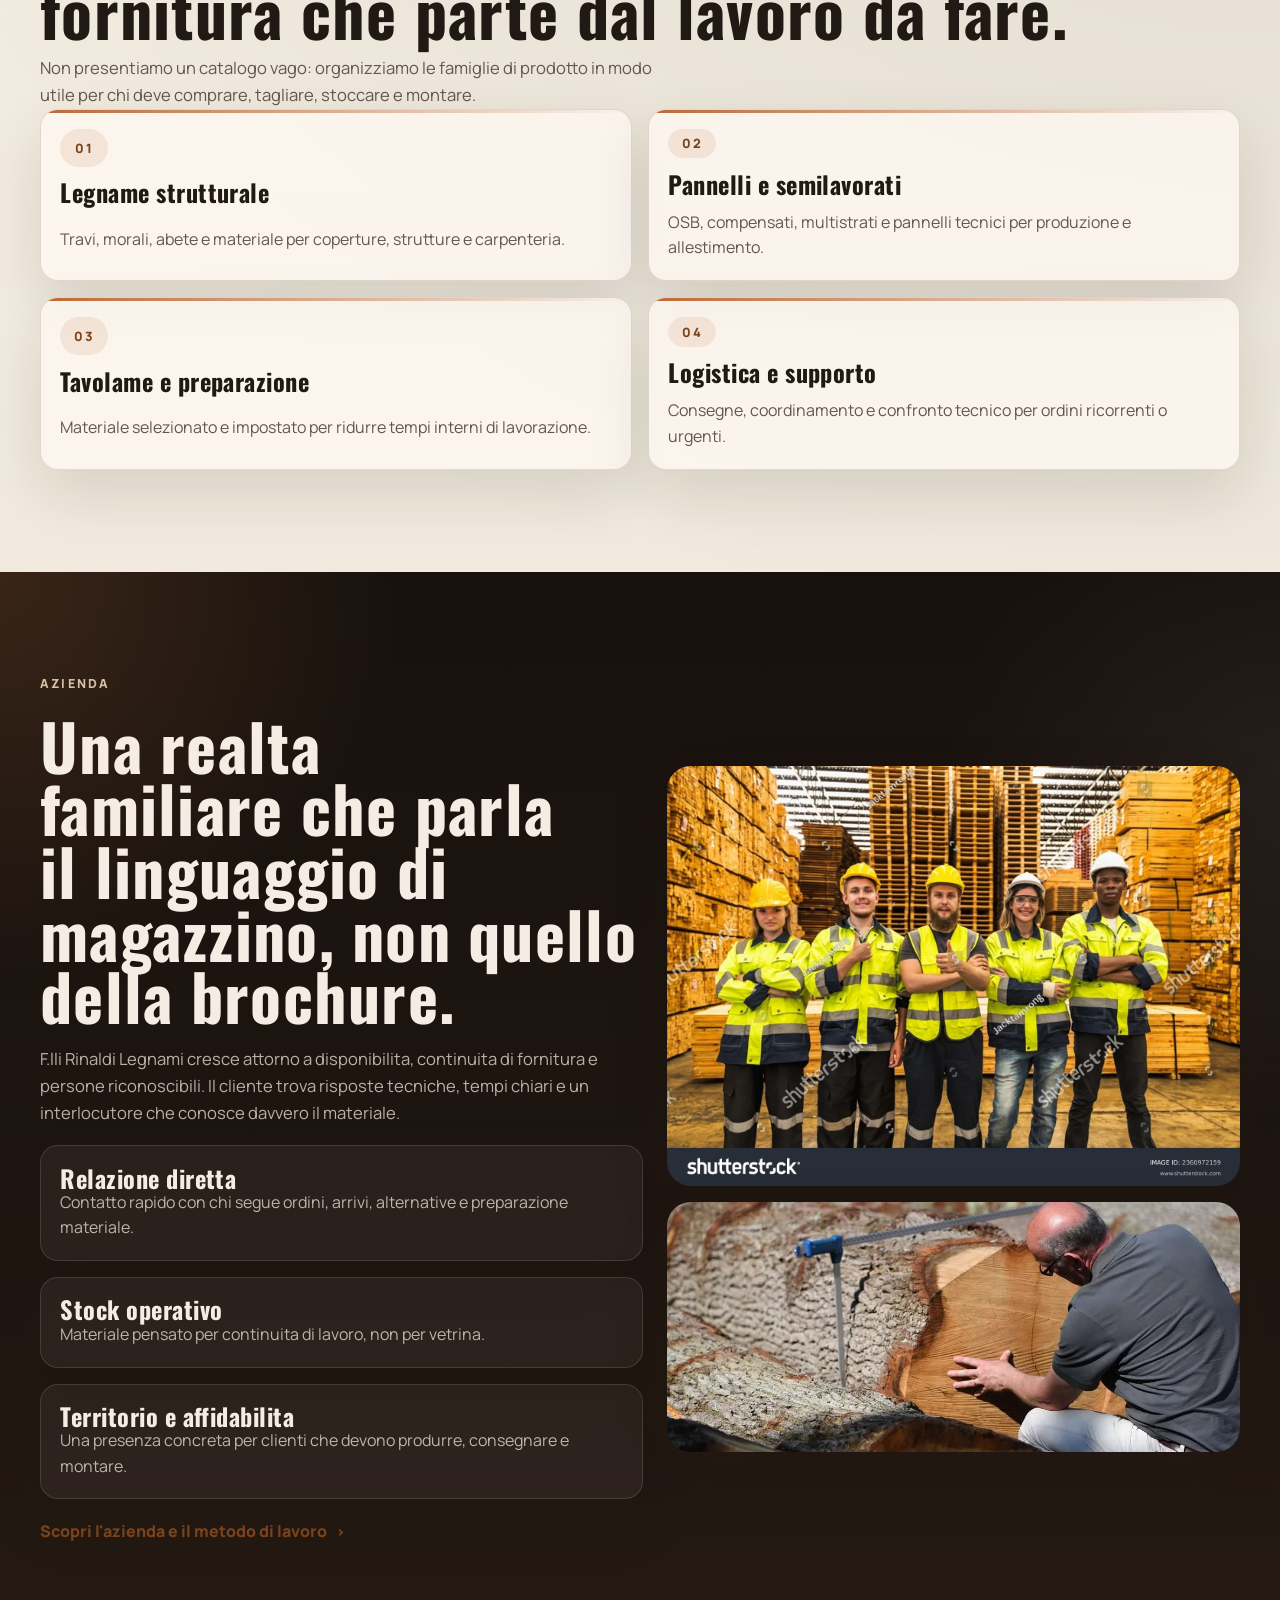
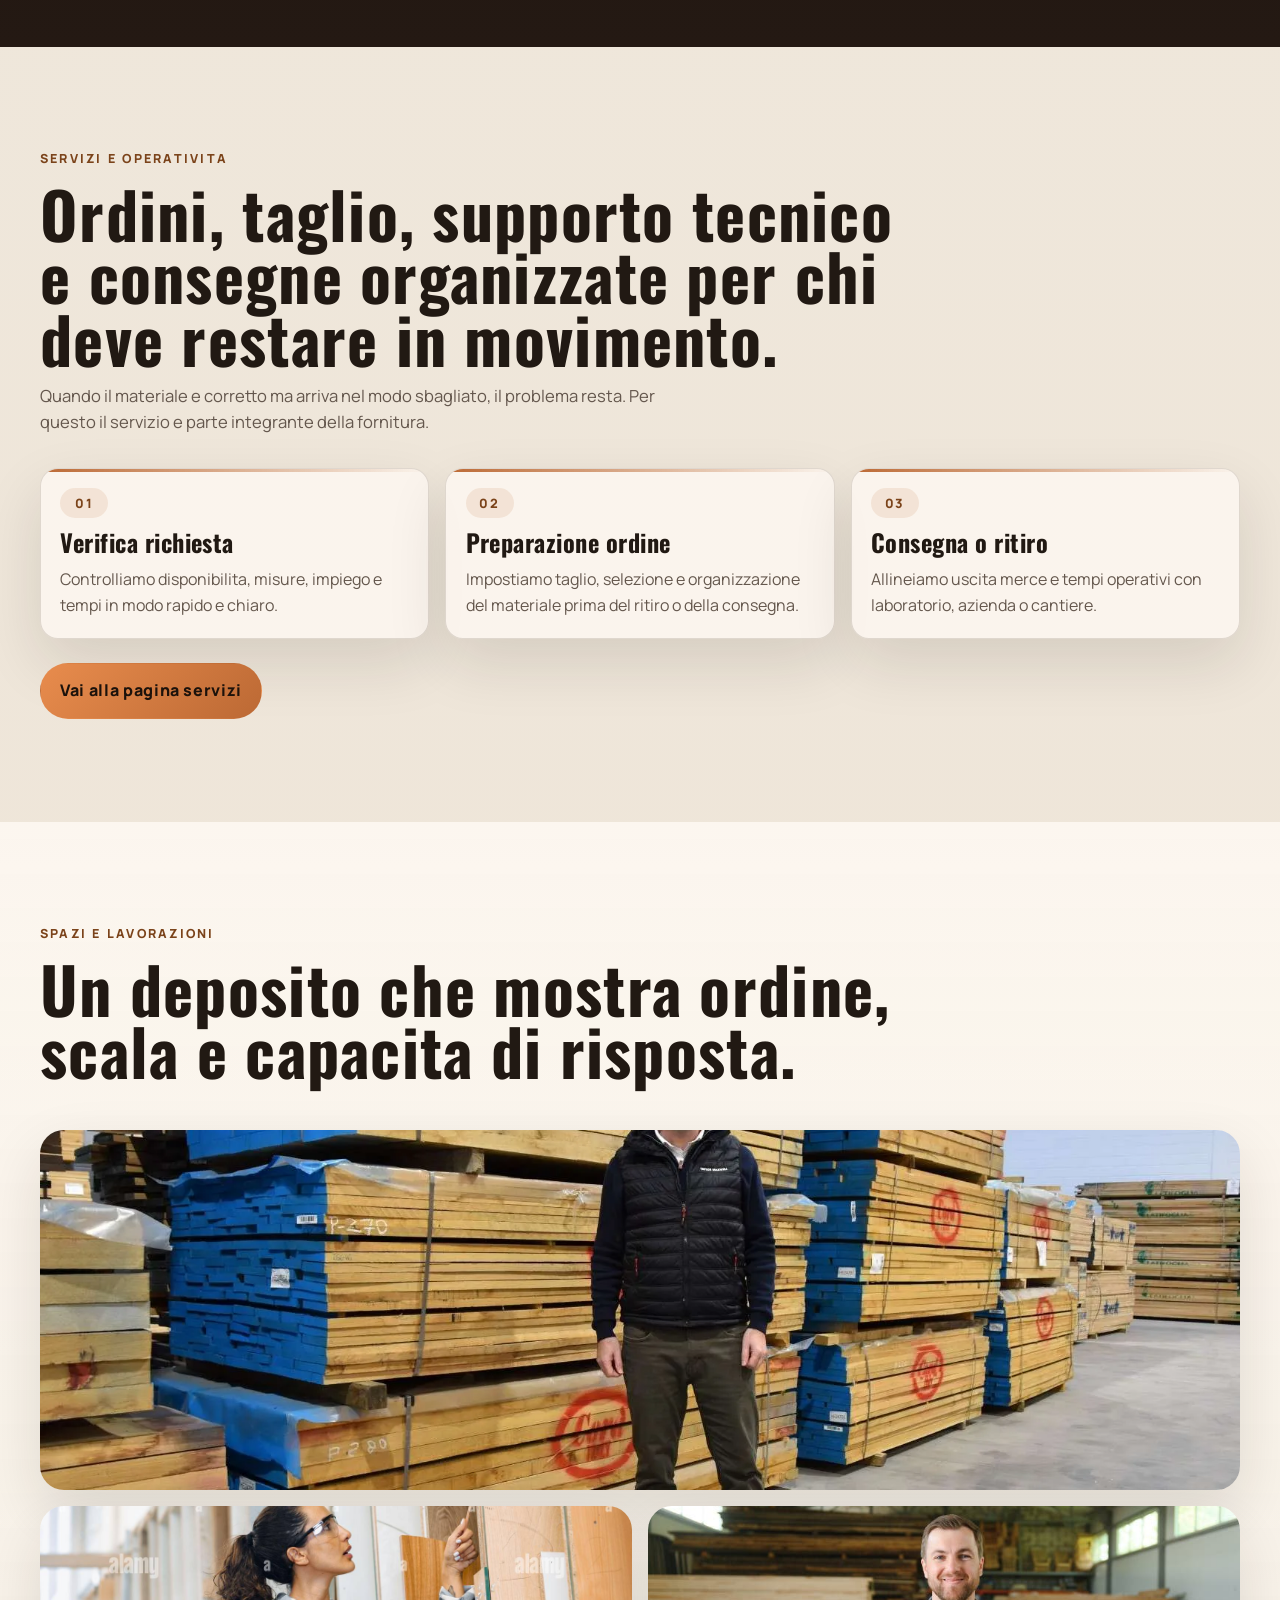
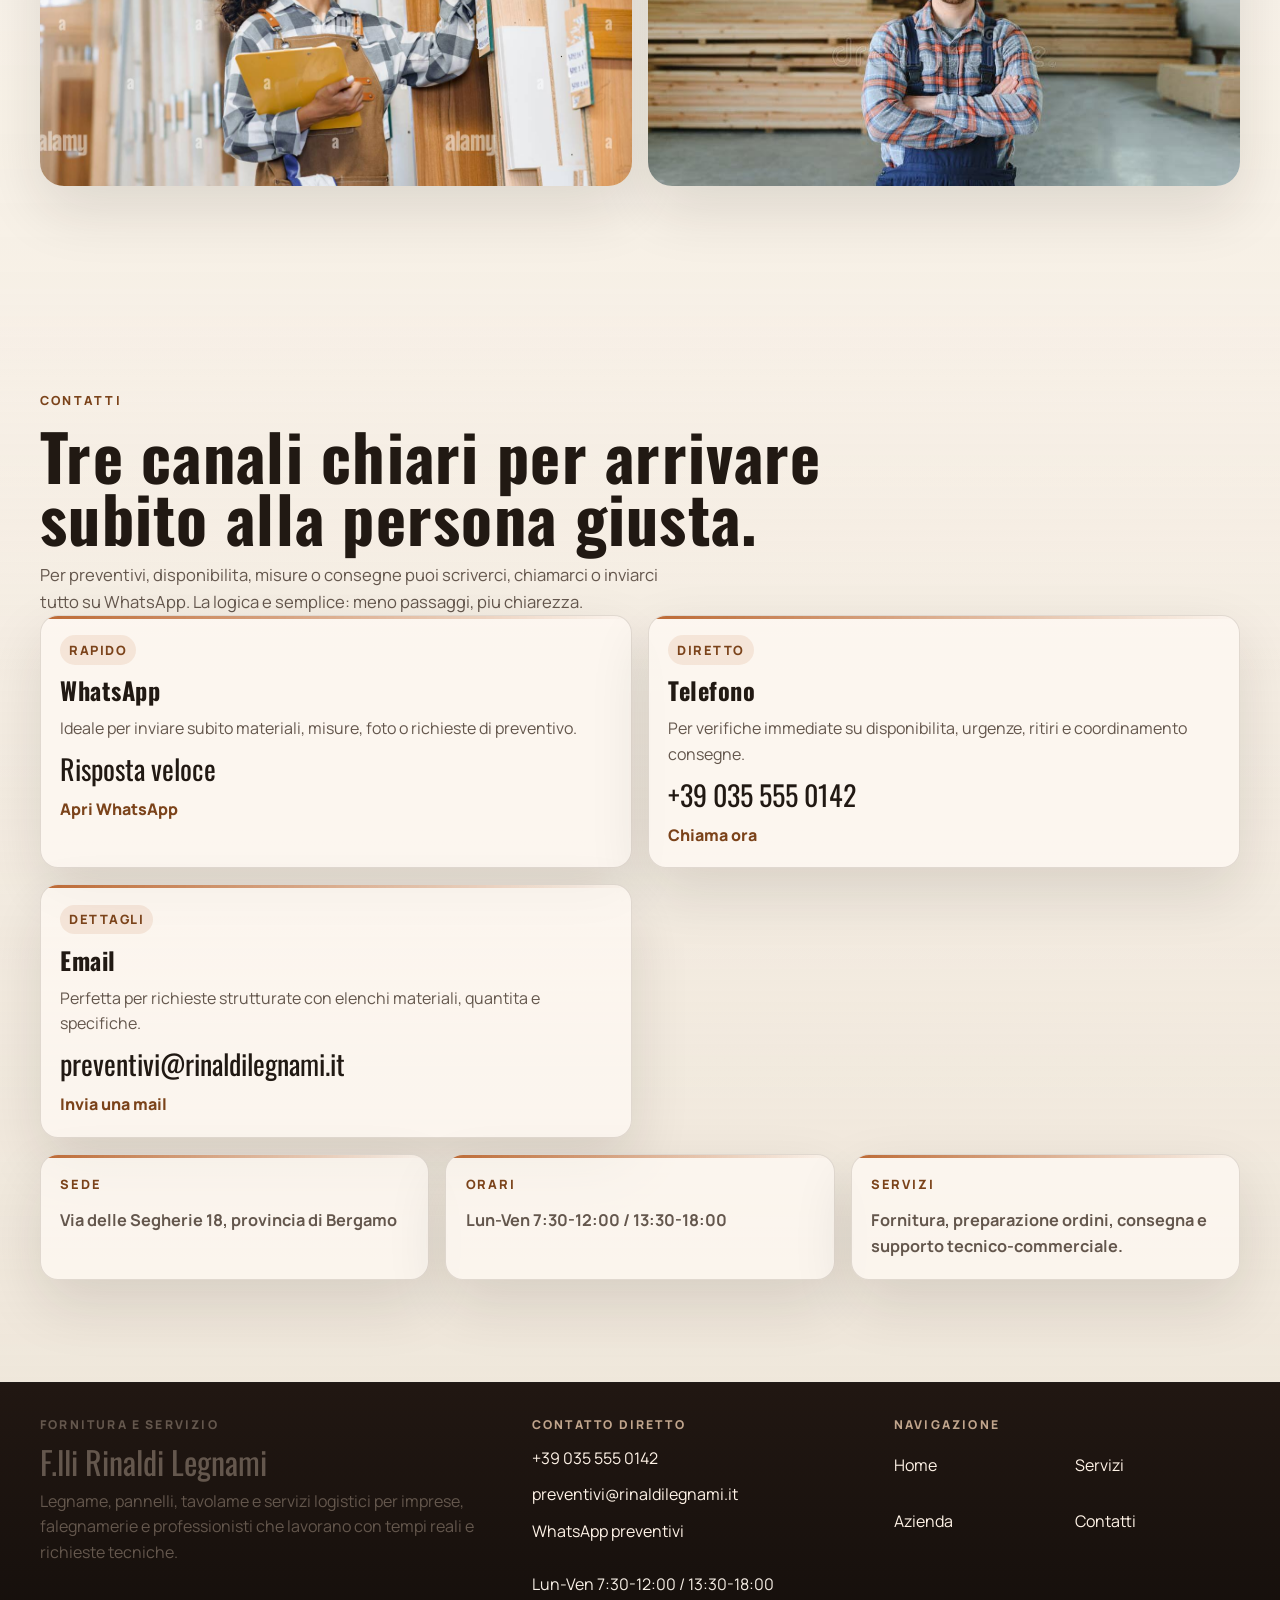
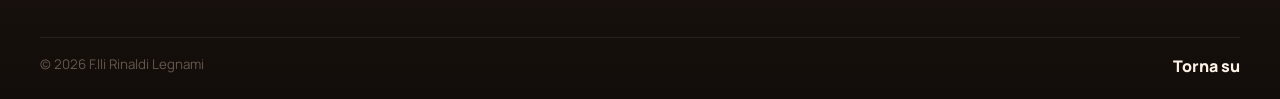
==== commit 062a236e: "update" ====
--- a/index.html
+++ b/index.html
@@ -17,39 +17,32 @@
   <div data-component="header"></div>
 
   <main>
-    <section class="hero section" id="home">
-      <div class="container hero-shell reveal">
-        <div class="hero-copy">
-          <p class="eyebrow motion-item">Bergamo • forniture B2B</p>
-          <h1 class="motion-item">Legno, pannelli e logistica con il passo del magazzino vero.</h1>
-          <p class="hero-lead motion-item">
-            Stock pronto, relazione diretta e preparazione rapida per imprese, cantieri e falegnamerie che non possono permettersi ritardi o materiali sbagliati.
-          </p>
-          <div class="hero-actions motion-item">
-            <a class="btn btn-primary" data-contact-link="whatsapp" target="_blank" rel="noopener noreferrer">WhatsApp preventivi</a>
-            <a class="btn btn-secondary" data-contact-link="phone">Chiama il magazzino</a>
-            <a class="btn btn-tertiary" data-route="contact">Contatti completi</a>
-          </div>
-          <div class="hero-notes motion-item">
-            <span>Richieste rapide</span>
-            <span data-field="contact.hours"></span>
+    <section class="hero hero-home" id="home">
+      <div class="container hero-home-shell">
+        <div class="hero-frame reveal">
+          <div class="hero-stage-home">
+            <img
+              class="hero-image hero-image-home"
+              src="assets/images/hero/home-yard.jpg"
+              alt="Corsia di stoccaggio con tavolame e travi in deposito"
+            >
+            <div class="hero-stage-overlay">
+              <div class="container hero-stage-inner">
+                <div class="hero-copy hero-copy-minimal">
+                  <p class="eyebrow motion-item">Bergamo • forniture B2B</p>
+                  <h1 class="motion-item">Legno, pannelli e logistica con il passo del magazzino vero.</h1>
+                  <p class="hero-lead motion-item">
+                    Stock pronto, relazione diretta e preparazione rapida per imprese, cantieri e falegnamerie che non possono permettersi ritardi o materiali sbagliati.
+                  </p>
+                  <div class="hero-actions motion-item">
+                    <a class="btn btn-primary" data-contact-link="whatsapp" target="_blank" rel="noopener noreferrer">WhatsApp preventivi</a>
+                    <a class="btn btn-secondary" data-route="contact">Contatti completi</a>
+                  </div>
+                </div>
+              </div>
+            </div>
           </div>
         </div>
-        <figure class="hero-media reveal">
-          <img
-            class="hero-image"
-            src="assets/images/hero/home-yard.jpg"
-            alt="Corsia di stoccaggio con tavolame e travi in deposito"
-          >
-        </figure>
-        <aside class="hero-panel motion-item">
-          <p class="panel-label">Per chi lavora con tempi stretti</p>
-          <ul class="hero-panel-list">
-            <li>Disponibilita reale e supporto nella scelta del materiale.</li>
-            <li>Preparazione ordini per ridurre passaggi interni e attese.</li>
-            <li>Consegne coordinate con laboratorio, cantiere o officina.</li>
-          </ul>
-        </aside>
       </div>
     </section>
 
--- a/assets/css/styles.css
+++ b/assets/css/styles.css
@@ -294,6 +294,23 @@
   padding-top: clamp(2.8rem, 7vw, 5rem);
 }
 
+.hero-home {
+  padding-top: 1.2rem;
+}
+
+.hero-home-shell {
+  padding-top: clamp(0.4rem, 1.4vw, 1rem);
+}
+
+.hero-frame {
+  padding: clamp(0.55rem, 1vw, 0.9rem);
+  border-radius: calc(var(--radius) + 10px);
+  background:
+    linear-gradient(145deg, rgba(44, 31, 22, 0.94), rgba(22, 16, 12, 0.98));
+  border: 1px solid rgba(255, 232, 209, 0.12);
+  box-shadow: var(--shadow-deep);
+}
+
 .hero-shell,
 .inner-hero-shell {
   display: grid;
@@ -344,6 +361,70 @@
   color: rgba(255, 243, 231, 0.84);
 }
 
+.hero-stage-home {
+  position: relative;
+  display: grid;
+  align-items: end;
+  min-height: clamp(560px, 82vh, 860px);
+  overflow: hidden;
+  background: #120d0a;
+  border-radius: calc(var(--radius) + 2px);
+  isolation: isolate;
+}
+
+.hero-stage-home::before {
+  content: "";
+  position: absolute;
+  inset: 1rem;
+  z-index: 1;
+  border-radius: calc(var(--radius) - 2px);
+  border: 1px solid rgba(255, 243, 231, 0.12);
+  pointer-events: none;
+}
+
+.hero-stage-home::after {
+  content: "";
+  position: absolute;
+  inset: 0;
+  z-index: 1;
+  background:
+    linear-gradient(90deg, rgba(12, 9, 7, 0.78) 0%, rgba(12, 9, 7, 0.38) 38%, rgba(12, 9, 7, 0.12) 68%, rgba(12, 9, 7, 0.18) 100%),
+    linear-gradient(180deg, rgba(12, 9, 7, 0.18) 0%, rgba(12, 9, 7, 0.36) 100%);
+  pointer-events: none;
+}
+
+.hero-stage-overlay {
+  grid-area: 1 / 1;
+  position: relative;
+  z-index: 2;
+  display: flex;
+  align-items: end;
+  min-height: inherit;
+  padding: clamp(4rem, 8vw, 6rem) 0;
+}
+
+.hero-stage-inner {
+  width: 100%;
+}
+
+.hero-copy-minimal {
+  max-width: 40rem;
+  padding: clamp(1rem, 2vw, 1.35rem);
+  border: 1px solid rgba(255, 243, 231, 0.1);
+  border-radius: calc(var(--radius) - 2px);
+  background: linear-gradient(180deg, rgba(18, 13, 10, 0.4), rgba(18, 13, 10, 0.52));
+  backdrop-filter: blur(4px);
+  box-shadow: 0 16px 36px rgba(10, 7, 6, 0.16);
+}
+
+.hero-copy-minimal h1 {
+  max-width: 10.5ch;
+}
+
+.hero-copy-minimal .hero-lead {
+  max-width: 34ch;
+}
+
 .hero-media,
 .feature-banner-image,
 .gallery-image,
@@ -373,6 +454,14 @@
   height: 100%;
   min-height: 560px;
   object-fit: cover;
+}
+
+.hero-image-home {
+  grid-area: 1 / 1;
+  min-height: 100%;
+  height: 100%;
+  object-position: center center;
+  border-radius: inherit;
 }
 
 .hero-panel,
@@ -1055,6 +1144,27 @@
     order: 1;
   }
 
+  .hero-stage-home {
+    min-height: 620px;
+  }
+
+  .hero-stage-home::before {
+    inset: 0.7rem;
+  }
+
+  .hero-stage-home::after {
+    background:
+      linear-gradient(180deg, rgba(12, 9, 7, 0.18) 0%, rgba(12, 9, 7, 0.48) 56%, rgba(12, 9, 7, 0.72) 100%);
+  }
+
+  .hero-stage-overlay {
+    padding: 3rem 0 2rem;
+  }
+
+  .hero-copy-minimal {
+    padding: 0;
+  }
+
   .hero-image {
     min-height: 360px;
   }
@@ -1099,6 +1209,18 @@
   .info-panel,
   .feature-banner {
     padding: 1rem;
+  }
+
+  .hero-copy-minimal {
+    padding: 0.95rem;
+  }
+
+  .hero-frame {
+    padding: 0.45rem;
+  }
+
+  .hero-stage-home::before {
+    inset: 0.5rem;
   }
 
   .stat-card,
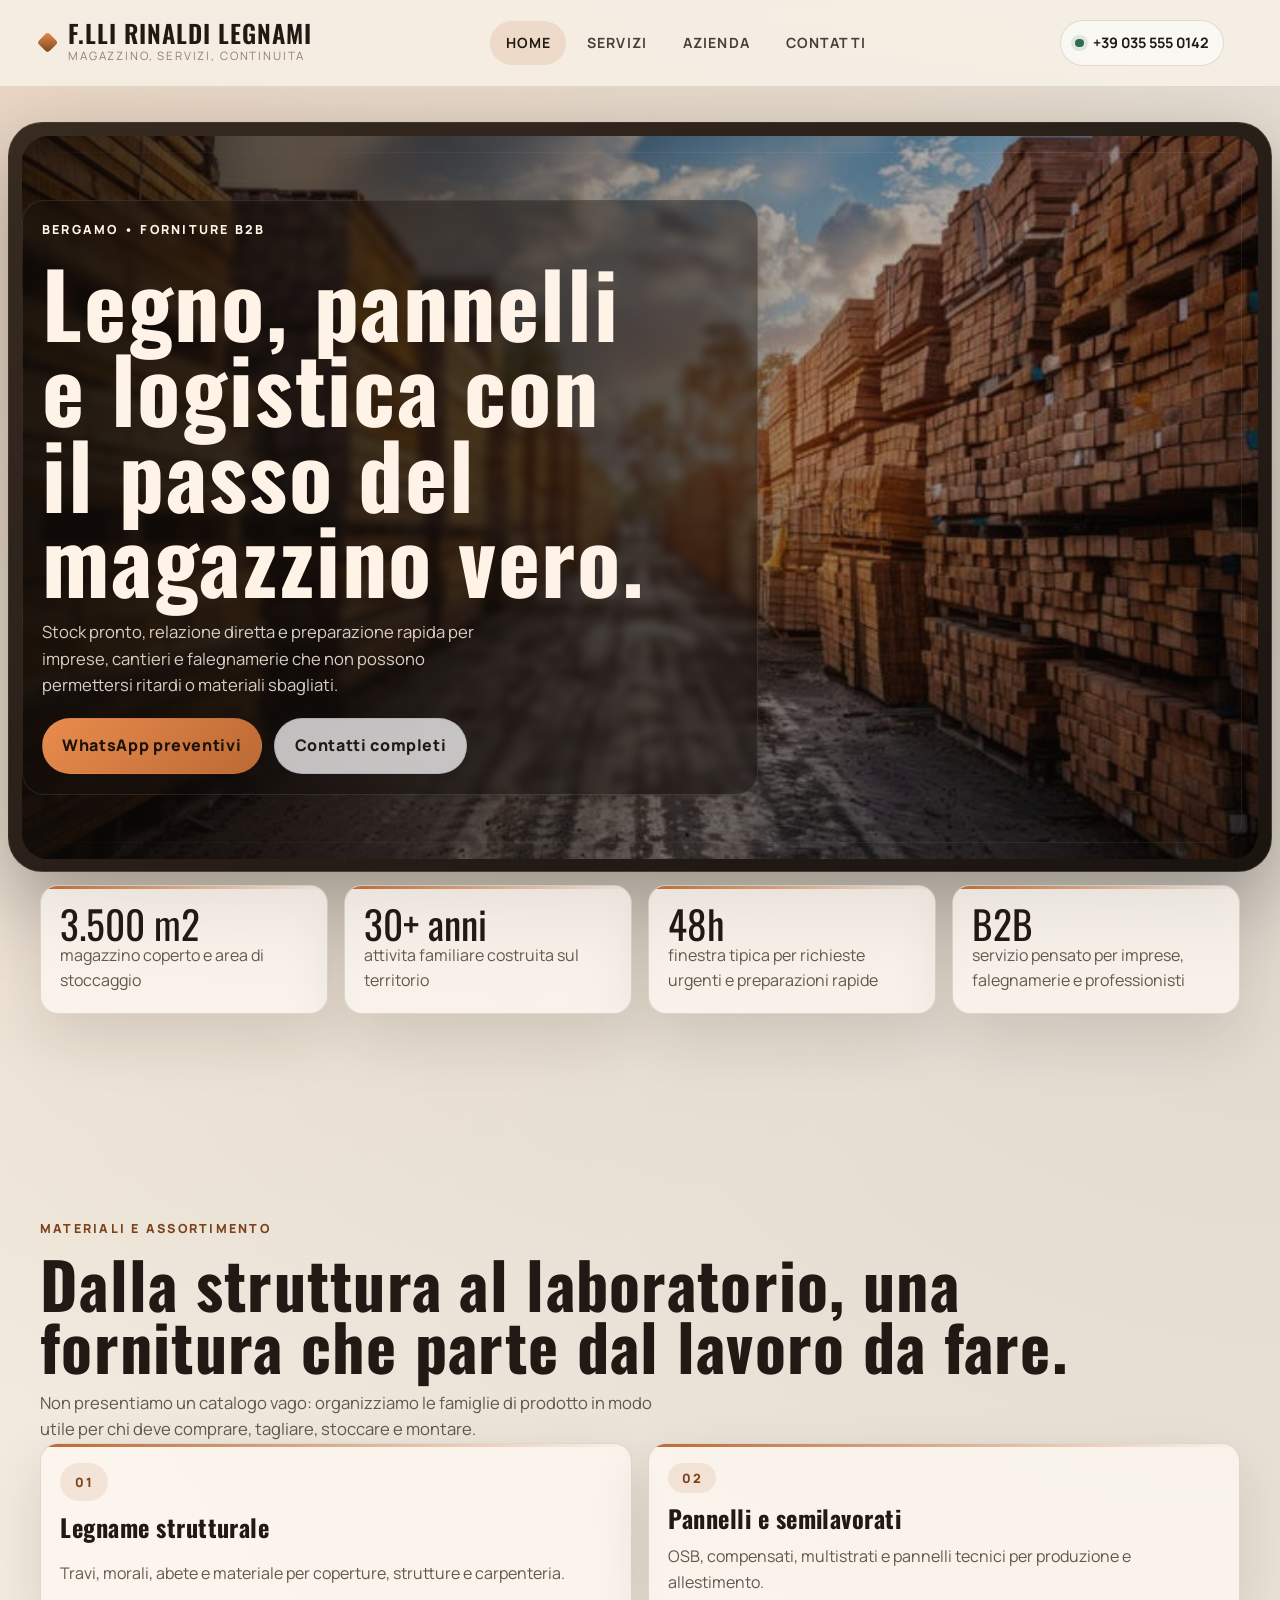
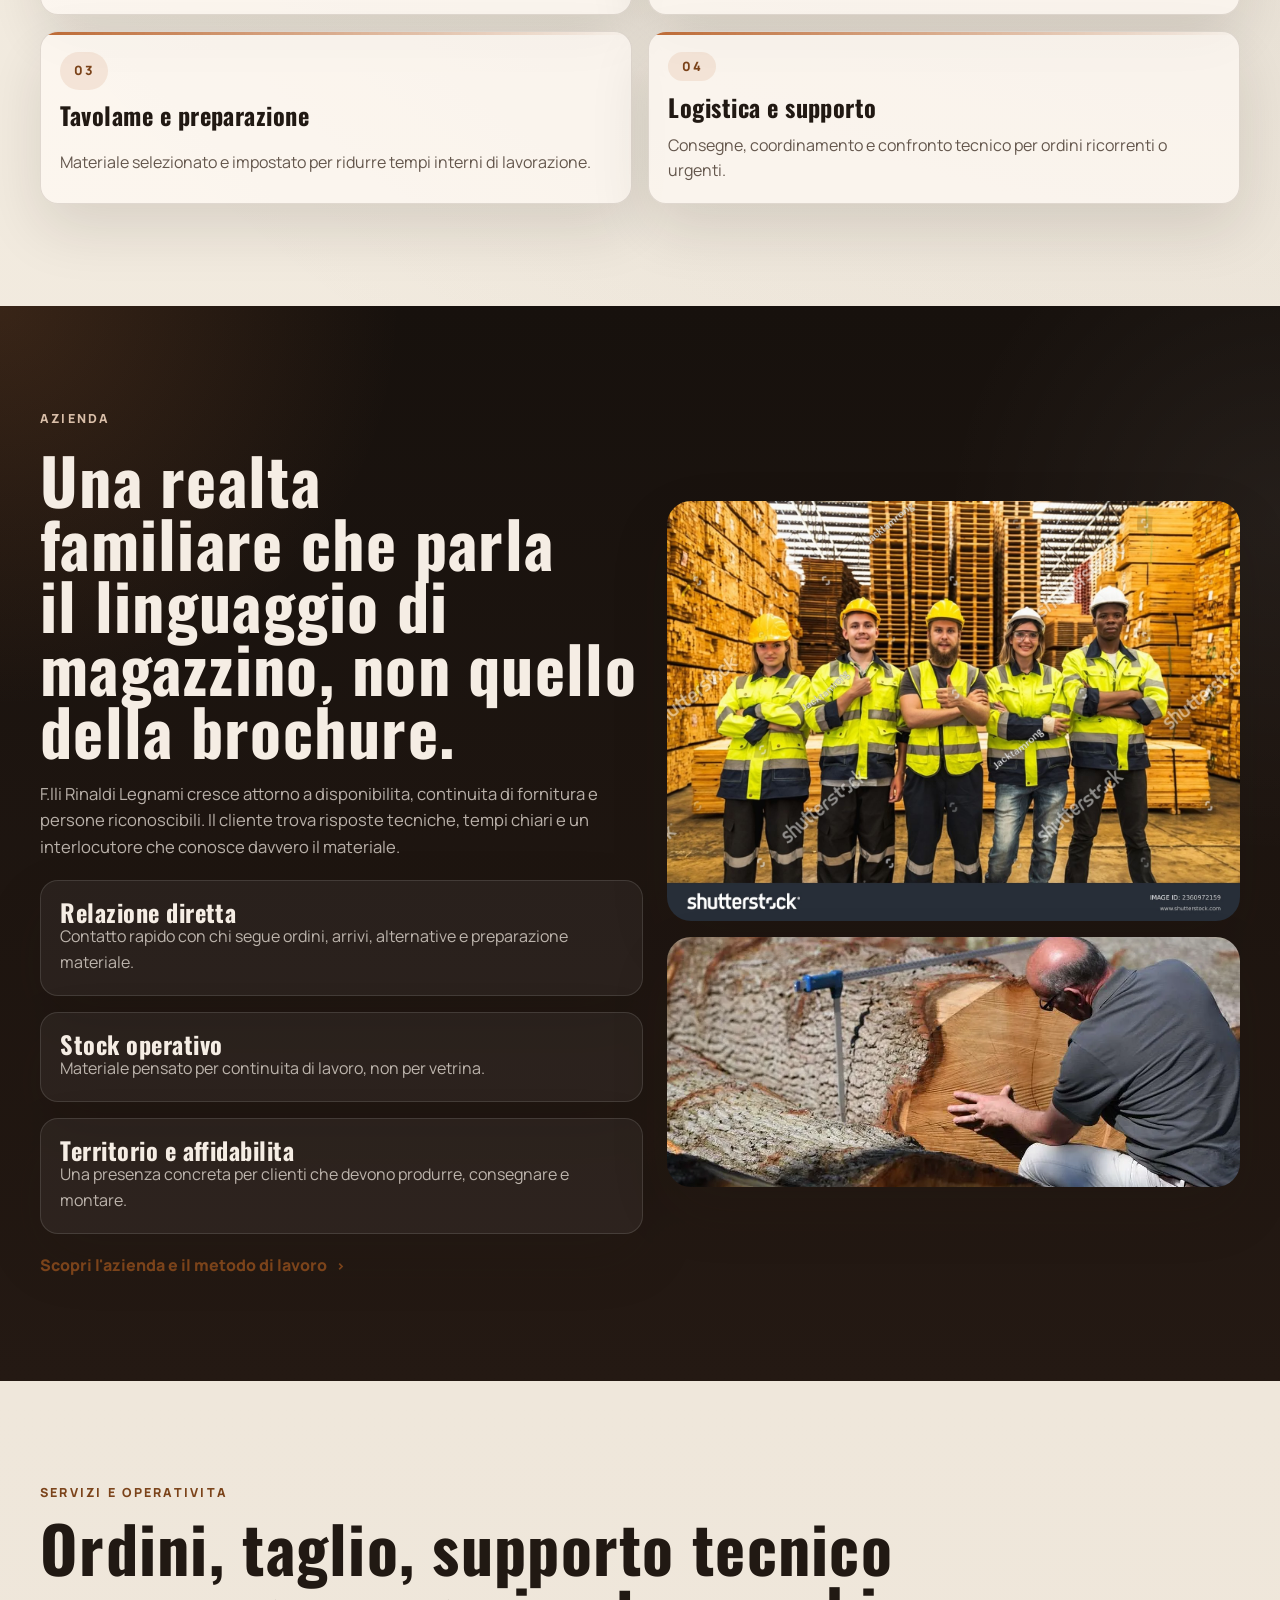
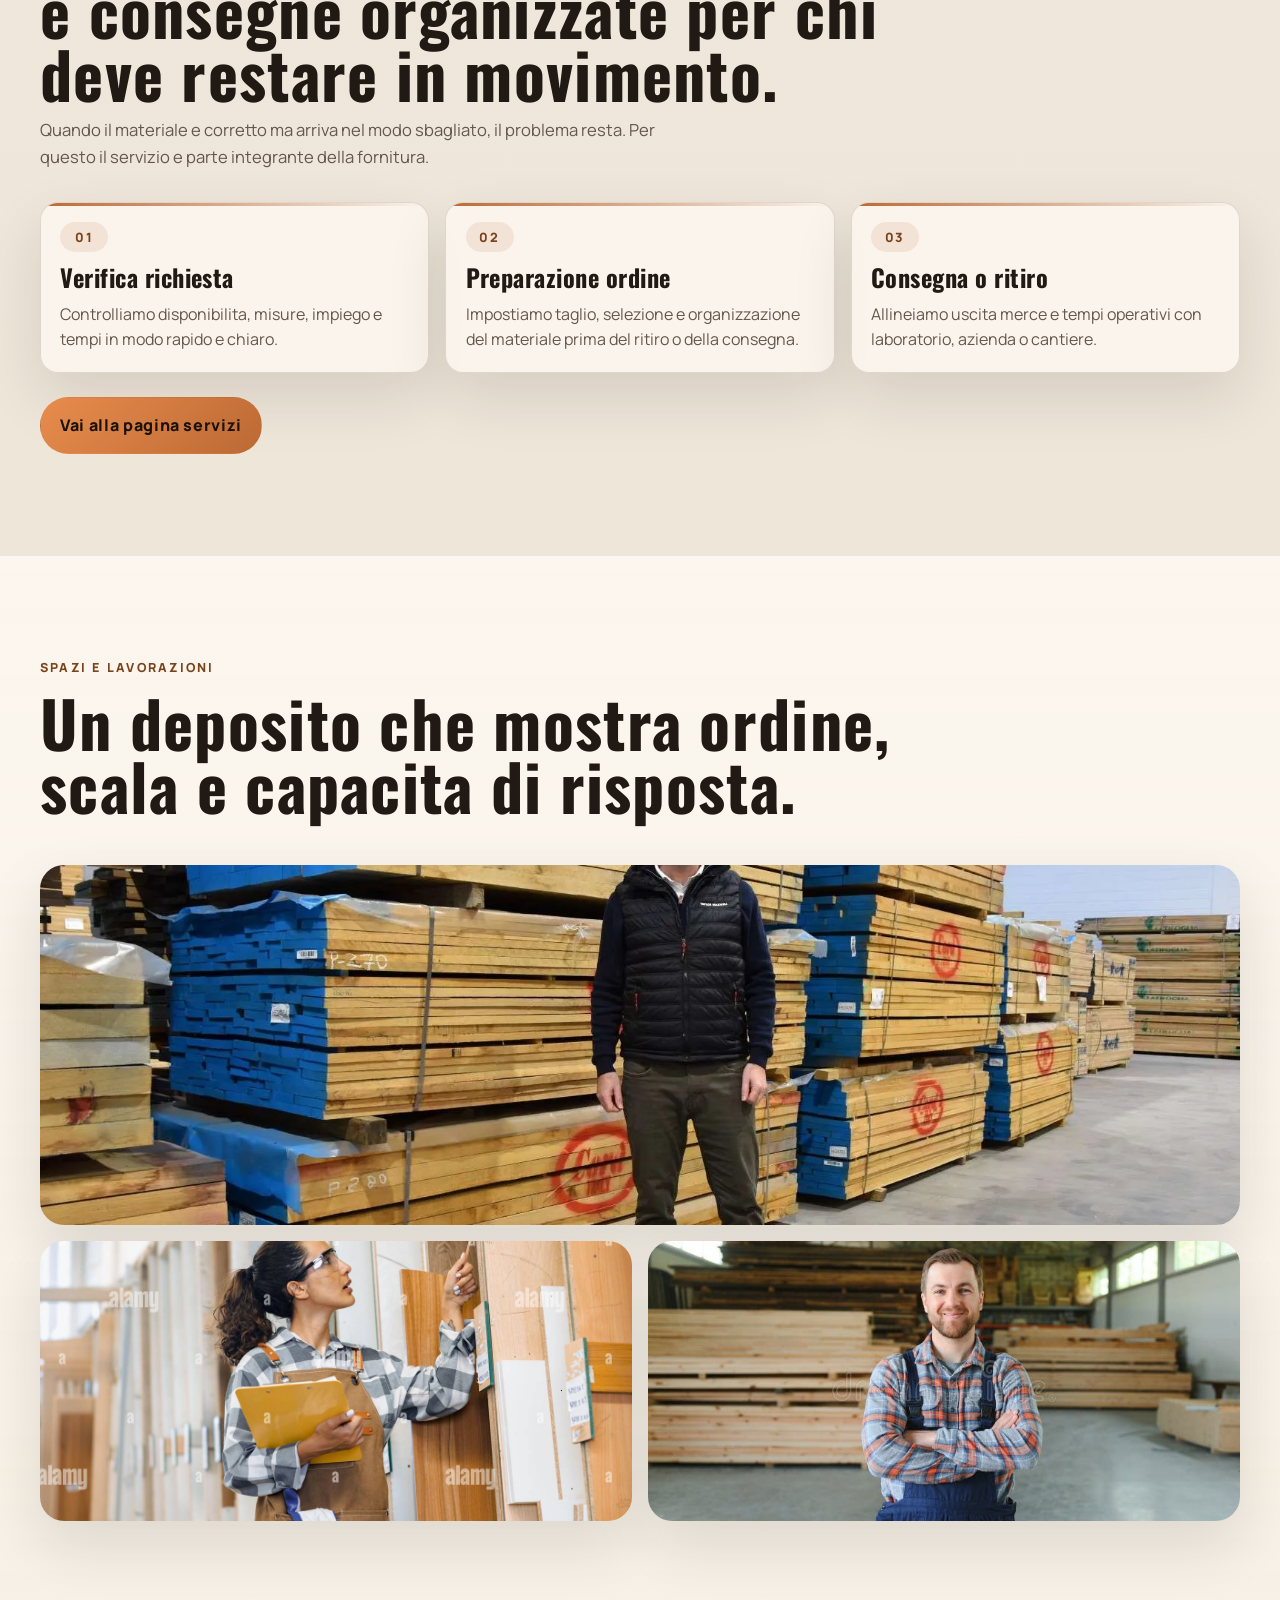
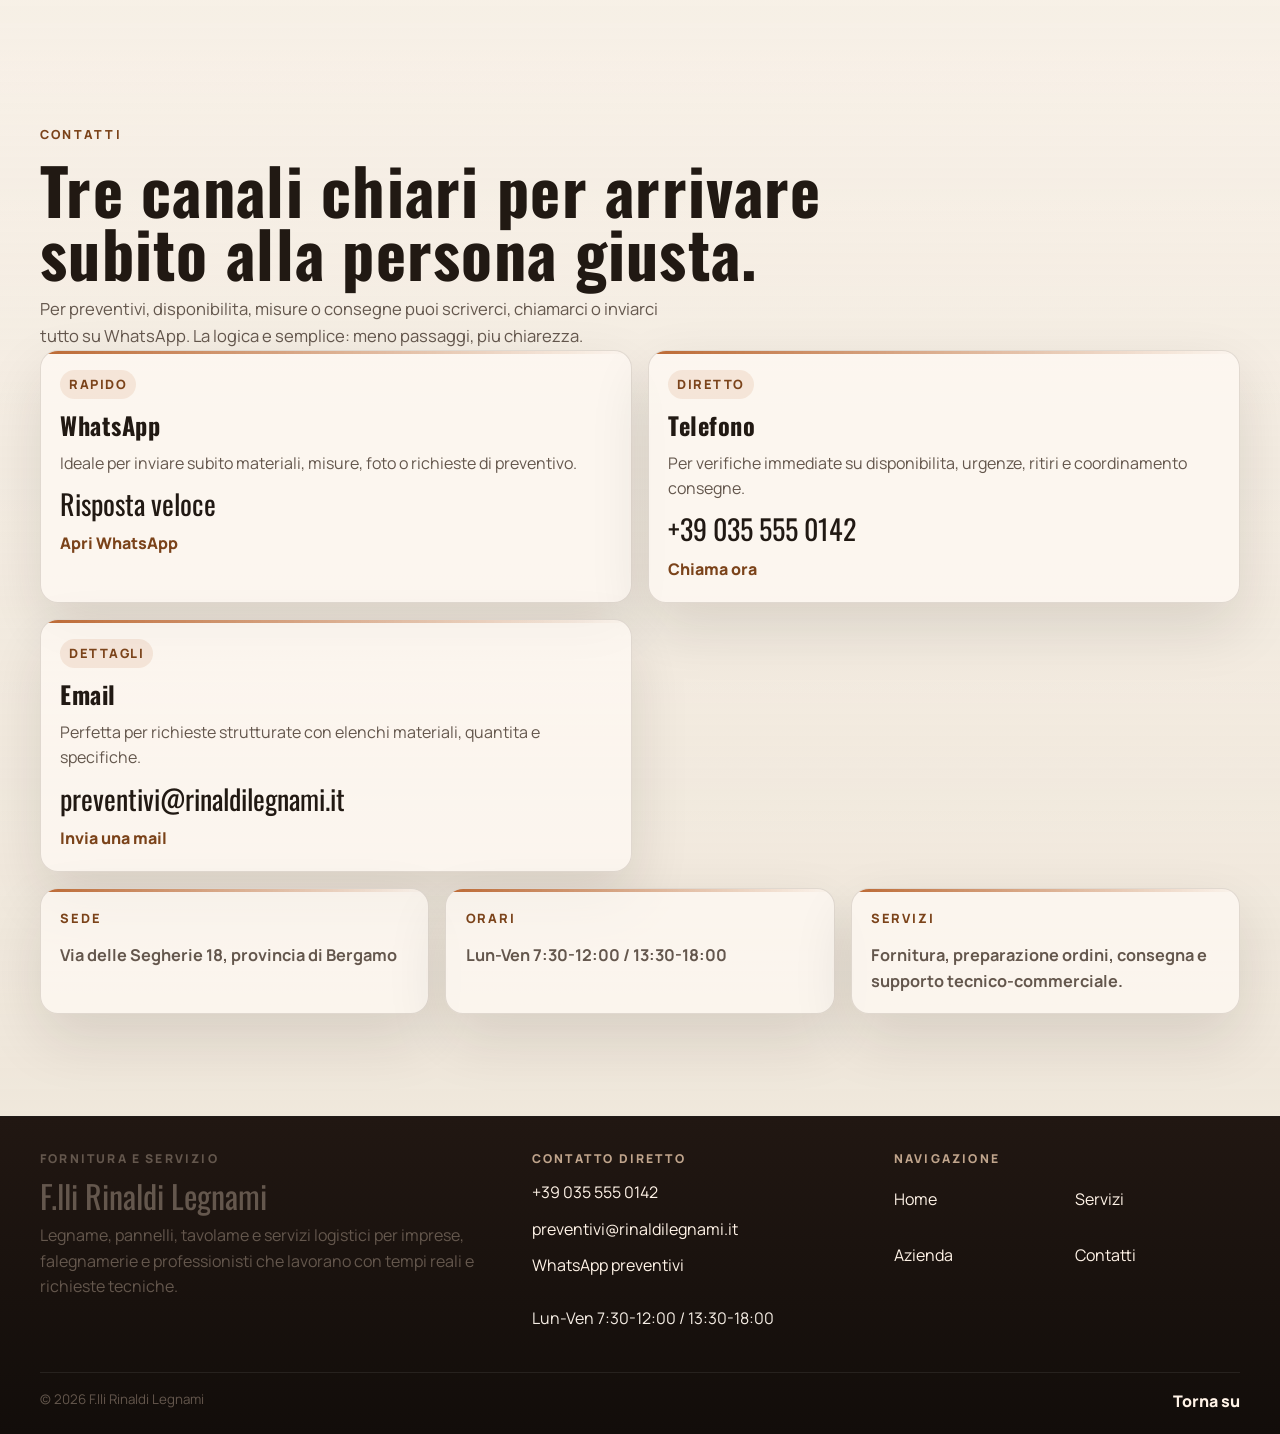
==== commit 2552af0e: "update styles and index.html" ====
--- a/index.html
+++ b/index.html
@@ -18,7 +18,7 @@
 
   <main>
     <section class="hero hero-home" id="home">
-      <div class="container hero-home-shell">
+      <div class="hero-home-shell">
         <div class="hero-frame reveal">
           <div class="hero-stage-home">
             <img
--- a/assets/css/styles.css
+++ b/assets/css/styles.css
@@ -299,6 +299,8 @@
 }
 
 .hero-home-shell {
+  width: min(1440px, calc(100vw - 1rem));
+  margin: 0 auto;
   padding-top: clamp(0.4rem, 1.4vw, 1rem);
 }
 
@@ -365,7 +367,7 @@
   position: relative;
   display: grid;
   align-items: end;
-  min-height: clamp(560px, 82vh, 860px);
+  min-height: clamp(420px, 46vw, 620px);
   overflow: hidden;
   background: #120d0a;
   border-radius: calc(var(--radius) + 2px);
@@ -400,7 +402,7 @@
   display: flex;
   align-items: end;
   min-height: inherit;
-  padding: clamp(4rem, 8vw, 6rem) 0;
+  padding: clamp(2.4rem, 5vw, 4rem) 0;
 }
 
 .hero-stage-inner {
@@ -408,8 +410,8 @@
 }
 
 .hero-copy-minimal {
-  max-width: 40rem;
-  padding: clamp(1rem, 2vw, 1.35rem);
+  max-width: 46rem;
+  padding: clamp(0.9rem, 1.8vw, 1.2rem);
   border: 1px solid rgba(255, 243, 231, 0.1);
   border-radius: calc(var(--radius) - 2px);
   background: linear-gradient(180deg, rgba(18, 13, 10, 0.4), rgba(18, 13, 10, 0.52));
@@ -418,11 +420,11 @@
 }
 
 .hero-copy-minimal h1 {
-  max-width: 10.5ch;
+  max-width: 13ch;
 }
 
 .hero-copy-minimal .hero-lead {
-  max-width: 34ch;
+  max-width: 44ch;
 }
 
 .hero-media,
@@ -1145,7 +1147,7 @@
   }
 
   .hero-stage-home {
-    min-height: 620px;
+    min-height: 520px;
   }
 
   .hero-stage-home::before {
@@ -1158,7 +1160,7 @@
   }
 
   .hero-stage-overlay {
-    padding: 3rem 0 2rem;
+    padding: 2rem 0 1.5rem;
   }
 
   .hero-copy-minimal {
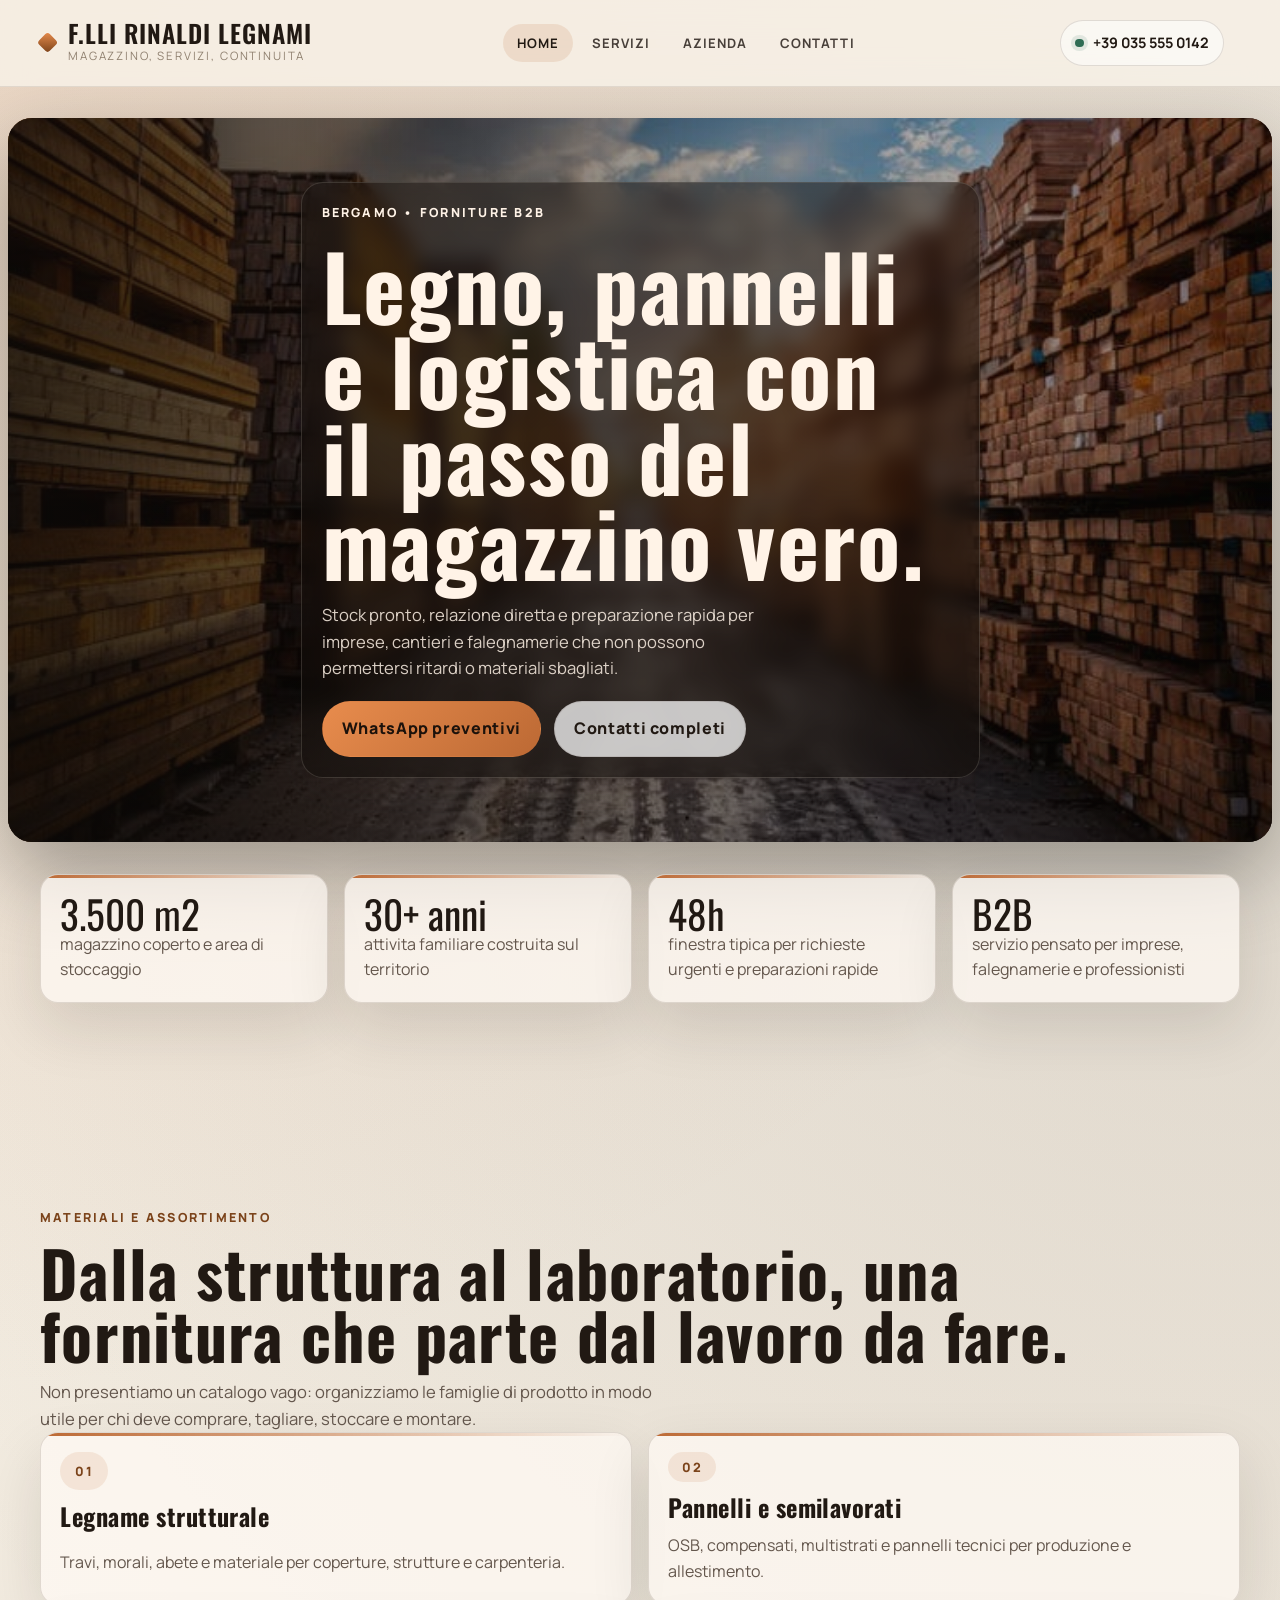
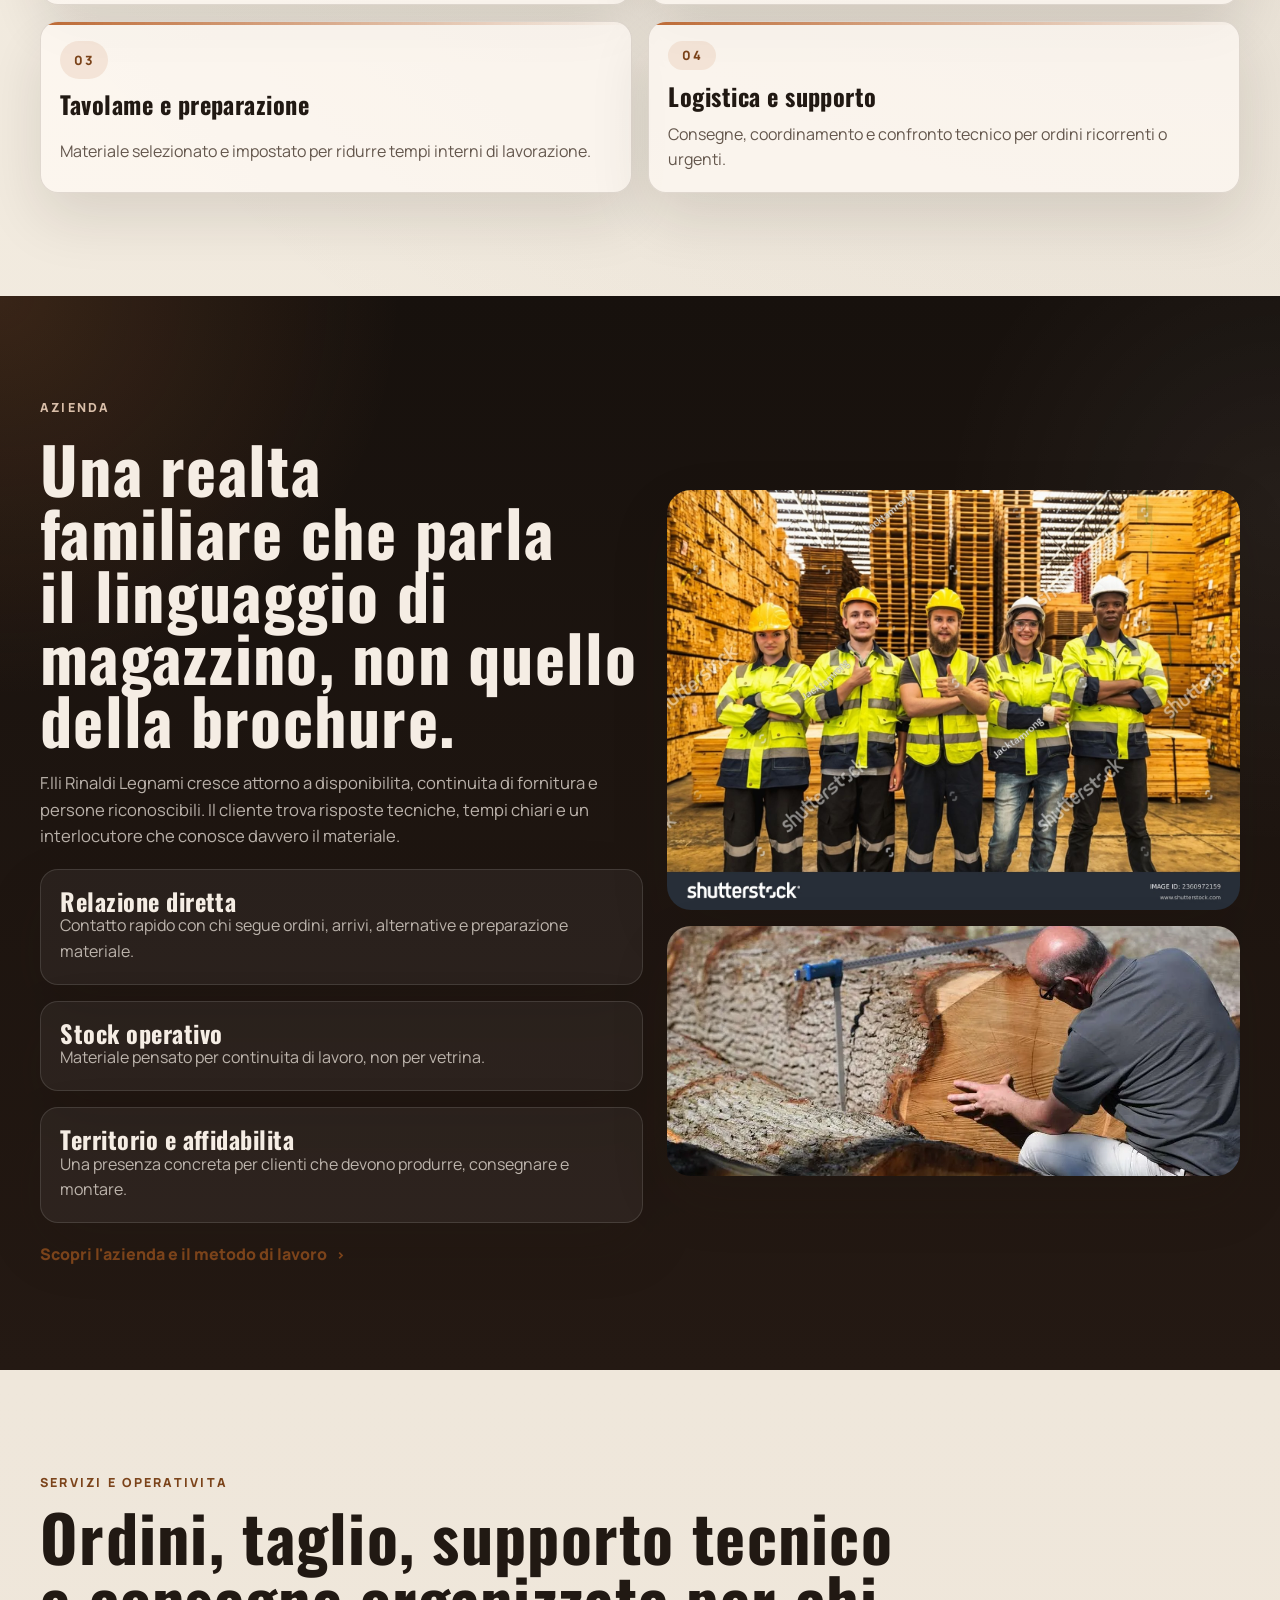
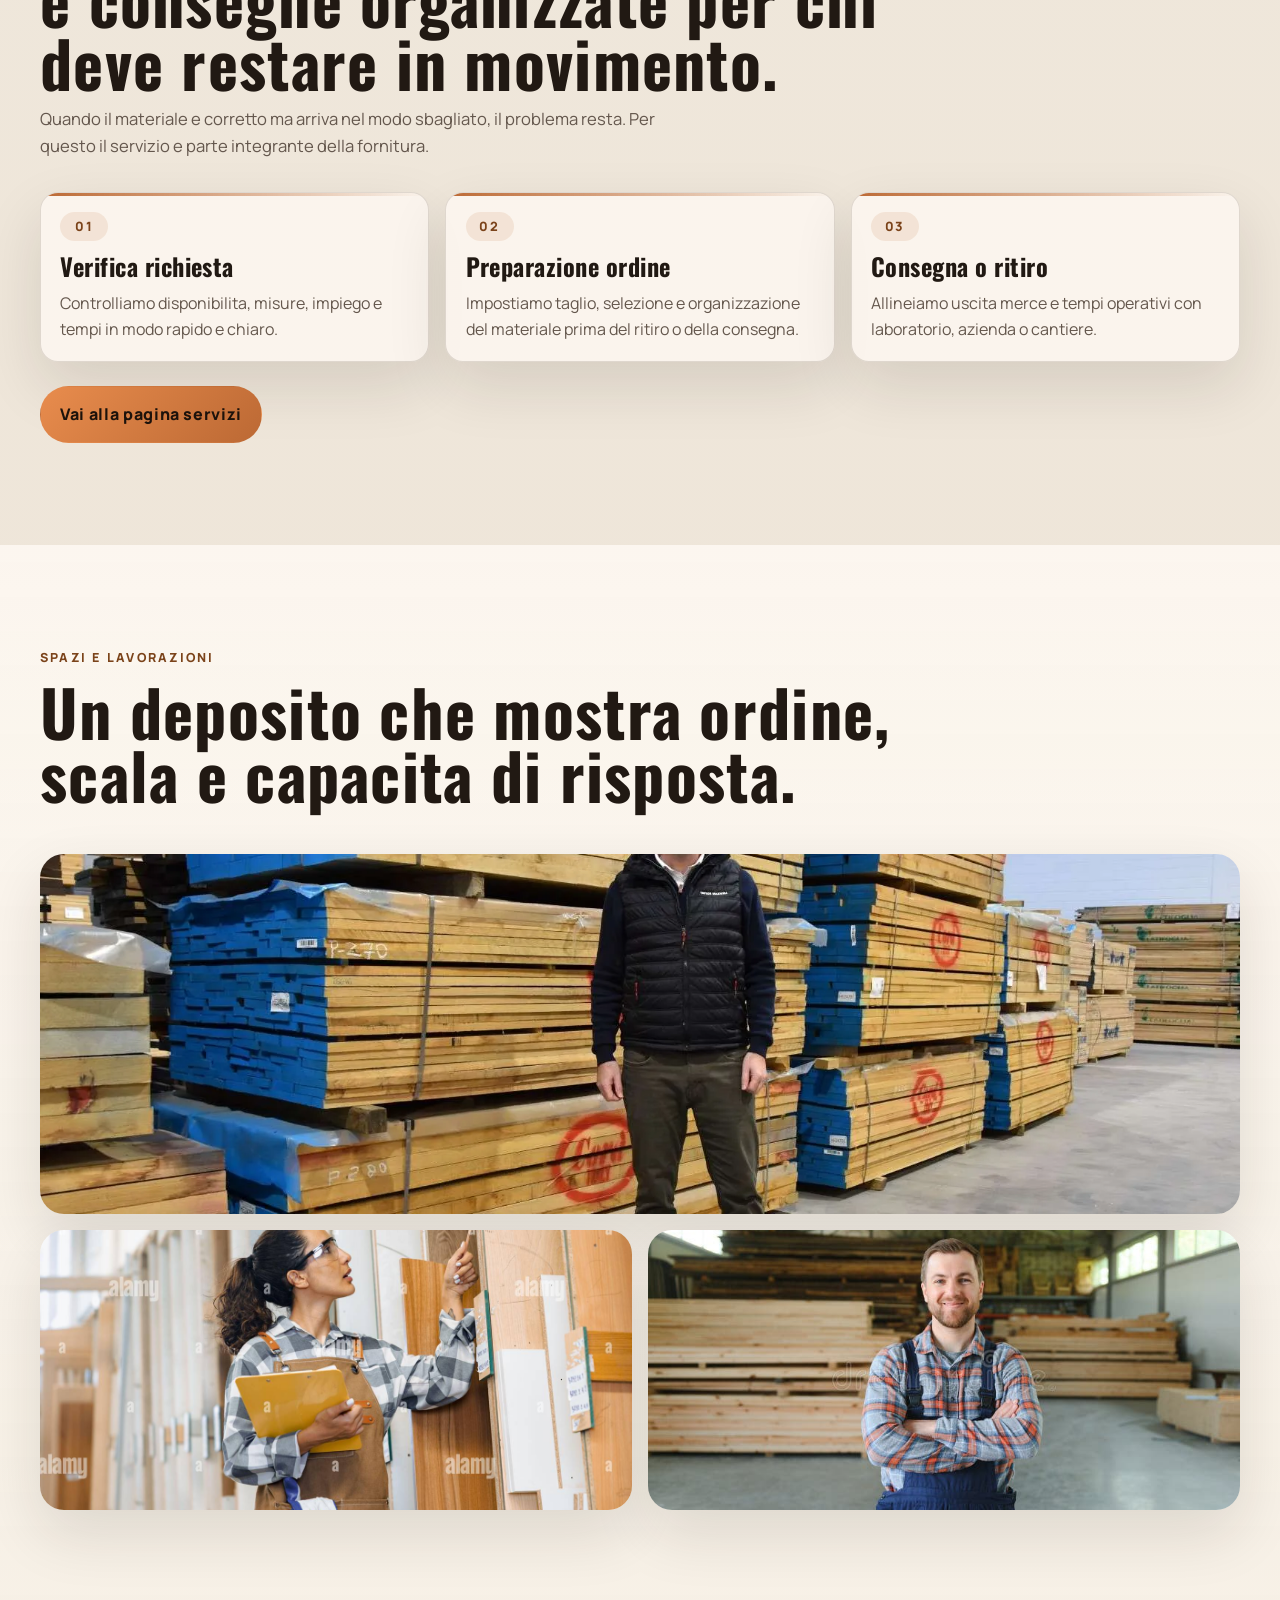
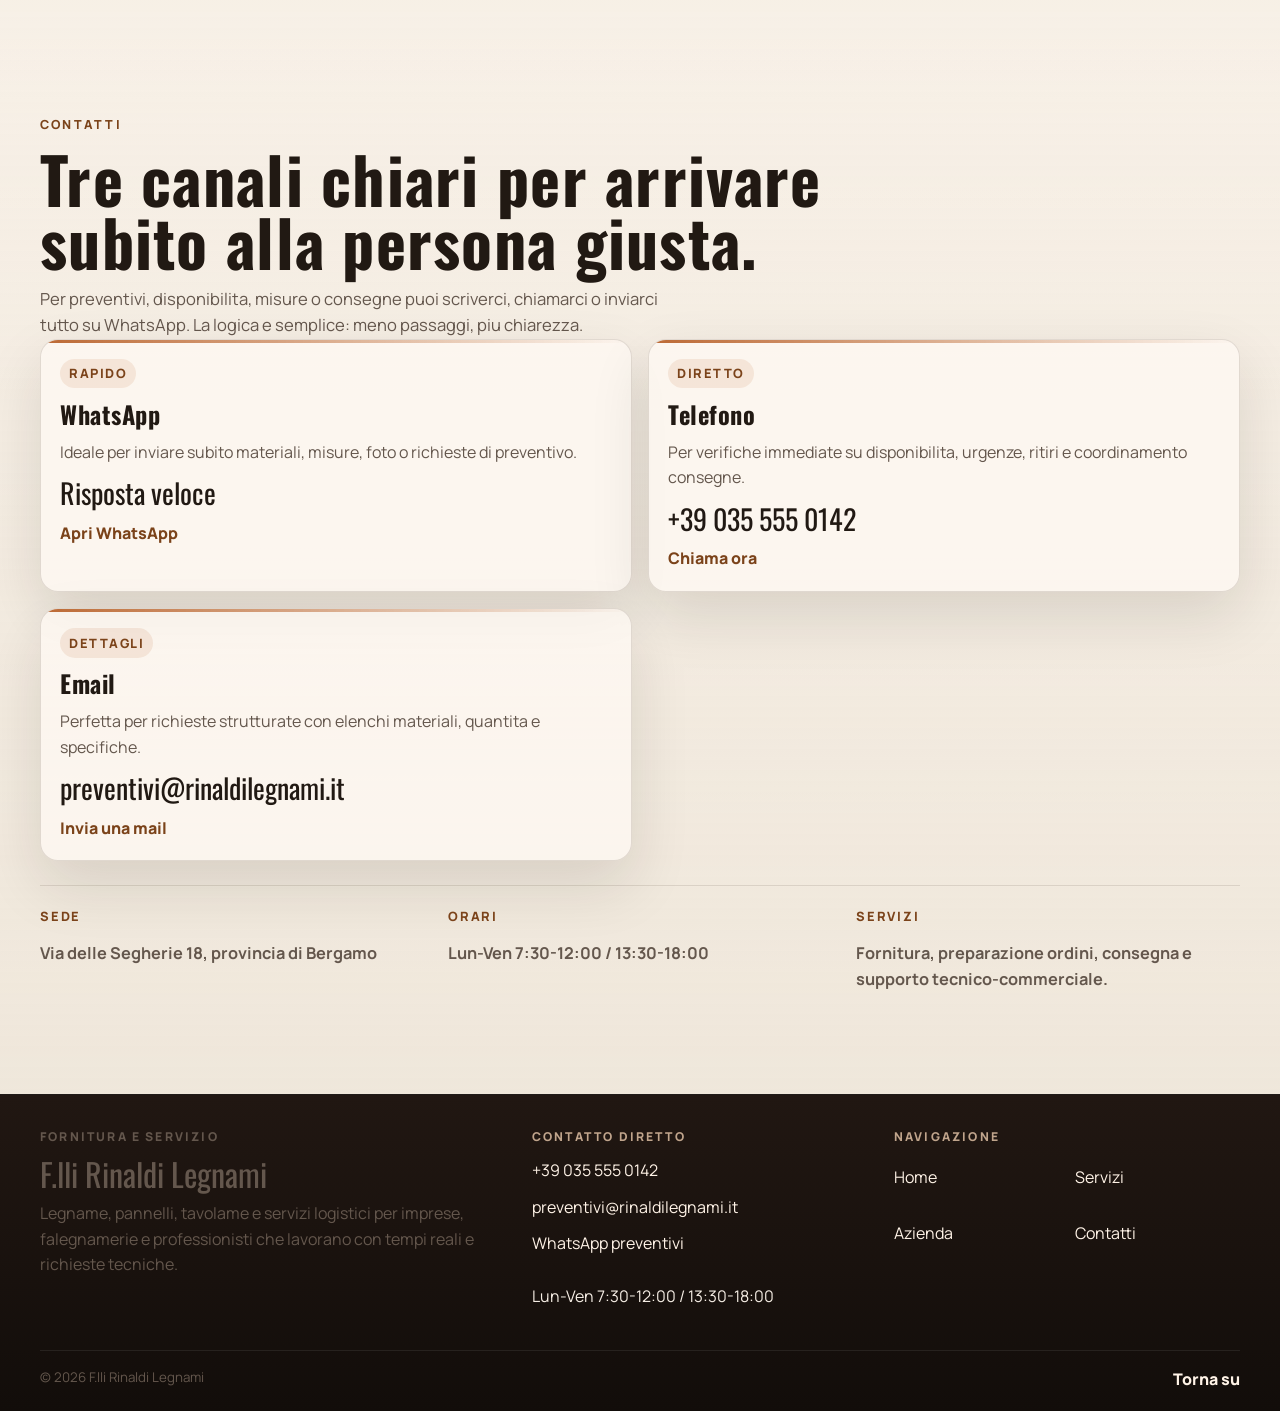
==== commit cd0369b8: "update" ====
--- a/index.html
+++ b/index.html
@@ -1,177 +1,177 @@
-<!DOCTYPE html>
-<html lang="it">
-<head>
-  <meta charset="UTF-8">
-  <meta name="viewport" content="width=device-width, initial-scale=1.0">
-  <meta
-    name="description"
-    content="F.lli Rinaldi Legnami: legname strutturale, pannelli, tavolame e servizi logistici per imprese, falegnamerie e professionisti."
-  >
-  <title>F.lli Rinaldi Legnami | Fornitura di legno per chi deve lavorare bene e in tempo</title>
-  <link rel="preconnect" href="https://fonts.googleapis.com">
-  <link rel="preconnect" href="https://fonts.gstatic.com" crossorigin>
-  <link href="https://fonts.googleapis.com/css2?family=Manrope:wght@400;500;600;700;800&family=Oswald:wght@400;500;600;700&display=swap" rel="stylesheet">
-  <link rel="stylesheet" href="assets/css/styles.css">
-</head>
-<body data-page="home" data-root=".">
-  <div data-component="header"></div>
-
-  <main>
-    <section class="hero hero-home" id="home">
-      <div class="hero-home-shell">
-        <div class="hero-frame reveal">
-          <div class="hero-stage-home">
-            <img
-              class="hero-image hero-image-home"
-              src="assets/images/hero/home-yard.jpg"
-              alt="Corsia di stoccaggio con tavolame e travi in deposito"
-            >
-            <div class="hero-stage-overlay">
-              <div class="container hero-stage-inner">
-                <div class="hero-copy hero-copy-minimal">
-                  <p class="eyebrow motion-item">Bergamo • forniture B2B</p>
-                  <h1 class="motion-item">Legno, pannelli e logistica con il passo del magazzino vero.</h1>
-                  <p class="hero-lead motion-item">
-                    Stock pronto, relazione diretta e preparazione rapida per imprese, cantieri e falegnamerie che non possono permettersi ritardi o materiali sbagliati.
-                  </p>
-                  <div class="hero-actions motion-item">
-                    <a class="btn btn-primary" data-contact-link="whatsapp" target="_blank" rel="noopener noreferrer">WhatsApp preventivi</a>
-                    <a class="btn btn-secondary" data-route="contact">Contatti completi</a>
-                  </div>
-                </div>
-              </div>
-            </div>
-          </div>
-        </div>
-      </div>
-    </section>
-
-    <section class="section section-band">
-      <div class="container stats-grid reveal" data-list="trustStats" data-render="trust-stats"></div>
-    </section>
-
-    <section class="section" id="materiali">
-      <div class="container section-header reveal">
-        <p class="eyebrow">Materiali e assortimento</p>
-        <h2>Dalla struttura al laboratorio, una fornitura che parte dal lavoro da fare.</h2>
-        <p class="section-intro">
-          Non presentiamo un catalogo vago: organizziamo le famiglie di prodotto in modo utile per chi deve comprare, tagliare, stoccare e montare.
-        </p>
-      </div>
-      <div class="container feature-grid reveal" data-list="serviceCategories" data-render="service-categories"></div>
-    </section>
-
-    <section class="section section-dark" id="azienda">
-      <div class="container split-layout reveal">
-        <div class="content-stack">
-          <p class="eyebrow">Azienda</p>
-          <h2>Una realta familiare che parla il linguaggio di magazzino, non quello della brochure.</h2>
-          <p class="section-intro">
-            F.lli Rinaldi Legnami cresce attorno a disponibilita, continuita di fornitura e persone riconoscibili. Il cliente trova risposte tecniche, tempi chiari e un interlocutore che conosce davvero il materiale.
-          </p>
-          <div class="bullet-list">
-            <article class="bullet-card motion-item">
-              <h3>Relazione diretta</h3>
-              <p>Contatto rapido con chi segue ordini, arrivi, alternative e preparazione materiale.</p>
-            </article>
-            <article class="bullet-card motion-item">
-              <h3>Stock operativo</h3>
-              <p>Materiale pensato per continuita di lavoro, non per vetrina.</p>
-            </article>
-            <article class="bullet-card motion-item">
-              <h3>Territorio e affidabilita</h3>
-              <p>Una presenza concreta per clienti che devono produrre, consegnare e montare.</p>
-            </article>
-          </div>
-          <a class="text-link motion-item" data-route="about">Scopri l'azienda e il metodo di lavoro</a>
-        </div>
-        <div class="media-stack">
-          <img
-            class="stack-image stack-image-large motion-item"
-            src="assets/images/hero/about-team.jpg"
-            alt="Squadra in magazzino pronta a seguire ordini e forniture"
-          >
-          <img
-            class="stack-image motion-item"
-            src="assets/images/gallery/quality-check.webp"
-            alt="Controllo qualita del legname in area di selezione"
-          >
-        </div>
-      </div>
-    </section>
-
-    <section class="section" id="servizi">
-      <div class="container section-header reveal">
-        <p class="eyebrow">Servizi e operativita</p>
-        <h2>Ordini, taglio, supporto tecnico e consegne organizzate per chi deve restare in movimento.</h2>
-        <p class="section-intro">
-          Quando il materiale e corretto ma arriva nel modo sbagliato, il problema resta. Per questo il servizio e parte integrante della fornitura.
-        </p>
-      </div>
-      <div class="container timeline-grid reveal">
-        <article class="timeline-card motion-item">
-          <span class="timeline-index">01</span>
-          <h3>Verifica richiesta</h3>
-          <p>Controlliamo disponibilita, misure, impiego e tempi in modo rapido e chiaro.</p>
-        </article>
-        <article class="timeline-card motion-item">
-          <span class="timeline-index">02</span>
-          <h3>Preparazione ordine</h3>
-          <p>Impostiamo taglio, selezione e organizzazione del materiale prima del ritiro o della consegna.</p>
-        </article>
-        <article class="timeline-card motion-item">
-          <span class="timeline-index">03</span>
-          <h3>Consegna o ritiro</h3>
-          <p>Allineiamo uscita merce e tempi operativi con laboratorio, azienda o cantiere.</p>
-        </article>
-      </div>
-      <div class="container section-cta reveal">
-        <a class="btn btn-primary" data-route="services">Vai alla pagina servizi</a>
-      </div>
-    </section>
-
-    <section class="section section-soft">
-      <div class="container gallery-panel reveal">
-        <div class="section-header compact-header">
-          <p class="eyebrow">Spazi e lavorazioni</p>
-          <h2>Un deposito che mostra ordine, scala e capacita di risposta.</h2>
-        </div>
-        <div class="gallery-grid">
-          <img class="gallery-image gallery-image-wide motion-item" src="assets/images/gallery/covered-warehouse.webp" alt="Magazzino coperto con corsie di stoccaggio per legname e pannelli">
-          <img class="gallery-image motion-item" src="assets/images/gallery/plywood-selection.jpg" alt="Selezione di pannelli in area di stoccaggio">
-          <img class="gallery-image motion-item" src="assets/images/gallery/timber-selection.jpg" alt="Selezione del tavolame in magazzino">
-        </div>
-      </div>
-    </section>
-
-    <section class="section section-contact" id="contact-hub">
-      <div class="container section-header reveal">
-        <p class="eyebrow">Contatti</p>
-        <h2>Tre canali chiari per arrivare subito alla persona giusta.</h2>
-        <p class="section-intro">
-          Per preventivi, disponibilita, misure o consegne puoi scriverci, chiamarci o inviarci tutto su WhatsApp. La logica e semplice: meno passaggi, piu chiarezza.
-        </p>
-      </div>
-      <div class="container contact-grid reveal" data-list="contactChannels" data-render="contact-channels"></div>
-      <div class="container contact-summary reveal">
-        <div class="summary-card motion-item">
-          <p class="summary-label">Sede</p>
-          <p class="summary-value" data-field="contact.address"></p>
-        </div>
-        <div class="summary-card motion-item">
-          <p class="summary-label">Orari</p>
-          <p class="summary-value" data-field="contact.hours"></p>
-        </div>
-        <div class="summary-card motion-item">
-          <p class="summary-label">Servizi</p>
-          <p class="summary-value">Fornitura, preparazione ordini, consegna e supporto tecnico-commerciale.</p>
-        </div>
-      </div>
-    </section>
-  </main>
-
-  <div data-component="footer"></div>
-
-  <script src="assets/js/main.js" defer></script>
-</body>
-</html>
+<!DOCTYPE html>
+<html lang="it">
+<head>
+  <meta charset="UTF-8">
+  <meta name="viewport" content="width=device-width, initial-scale=1.0">
+  <meta
+    name="description"
+    content="F.lli Rinaldi Legnami: legname strutturale, pannelli, tavolame e servizi logistici per imprese, falegnamerie e professionisti."
+  >
+  <title>F.lli Rinaldi Legnami | Fornitura di legno per chi deve lavorare bene e in tempo</title>
+  <link rel="preconnect" href="https://fonts.googleapis.com">
+  <link rel="preconnect" href="https://fonts.gstatic.com" crossorigin>
+  <link href="https://fonts.googleapis.com/css2?family=Manrope:wght@400;500;600;700;800&family=Oswald:wght@400;500;600;700&display=swap" rel="stylesheet">
+  <link rel="stylesheet" href="assets/css/styles.css">
+</head>
+<body data-page="home" data-root=".">
+  <div data-component="header"></div>
+
+  <main>
+    <section class="hero hero-home" id="home">
+      <div class="hero-home-shell">
+        <div class="hero-frame reveal">
+          <div class="hero-stage-home">
+            <img
+              class="hero-image hero-image-home"
+              src="assets/images/hero/home-yard.jpg"
+              alt="Corsia di stoccaggio con tavolame e travi in deposito"
+            >
+            <div class="hero-stage-overlay">
+              <div class="container hero-stage-inner">
+                <div class="hero-copy hero-copy-minimal">
+                  <p class="eyebrow motion-item">Bergamo • forniture B2B</p>
+                  <h1 class="motion-item">Legno, pannelli e logistica con il passo del magazzino vero.</h1>
+                  <p class="hero-lead motion-item">
+                    Stock pronto, relazione diretta e preparazione rapida per imprese, cantieri e falegnamerie che non possono permettersi ritardi o materiali sbagliati.
+                  </p>
+                  <div class="hero-actions motion-item">
+                    <a class="btn btn-primary" data-contact-link="whatsapp" target="_blank" rel="noopener noreferrer">WhatsApp preventivi</a>
+                    <a class="btn btn-secondary" data-route="contact">Contatti completi</a>
+                  </div>
+                </div>
+              </div>
+            </div>
+          </div>
+        </div>
+      </div>
+    </section>
+
+    <section class="section section-band">
+      <div class="container stats-grid reveal" data-list="trustStats" data-render="trust-stats"></div>
+    </section>
+
+    <section class="section" id="materiali">
+      <div class="container section-header reveal">
+        <p class="eyebrow">Materiali e assortimento</p>
+        <h2>Dalla struttura al laboratorio, una fornitura che parte dal lavoro da fare.</h2>
+        <p class="section-intro">
+          Non presentiamo un catalogo vago: organizziamo le famiglie di prodotto in modo utile per chi deve comprare, tagliare, stoccare e montare.
+        </p>
+      </div>
+      <div class="container feature-grid reveal" data-list="serviceCategories" data-render="service-categories"></div>
+    </section>
+
+    <section class="section section-dark" id="azienda">
+      <div class="container split-layout reveal">
+        <div class="content-stack">
+          <p class="eyebrow">Azienda</p>
+          <h2>Una realta familiare che parla il linguaggio di magazzino, non quello della brochure.</h2>
+          <p class="section-intro">
+            F.lli Rinaldi Legnami cresce attorno a disponibilita, continuita di fornitura e persone riconoscibili. Il cliente trova risposte tecniche, tempi chiari e un interlocutore che conosce davvero il materiale.
+          </p>
+          <div class="bullet-list">
+            <article class="bullet-card motion-item">
+              <h3>Relazione diretta</h3>
+              <p>Contatto rapido con chi segue ordini, arrivi, alternative e preparazione materiale.</p>
+            </article>
+            <article class="bullet-card motion-item">
+              <h3>Stock operativo</h3>
+              <p>Materiale pensato per continuita di lavoro, non per vetrina.</p>
+            </article>
+            <article class="bullet-card motion-item">
+              <h3>Territorio e affidabilita</h3>
+              <p>Una presenza concreta per clienti che devono produrre, consegnare e montare.</p>
+            </article>
+          </div>
+          <a class="text-link motion-item" data-route="about">Scopri l'azienda e il metodo di lavoro</a>
+        </div>
+        <div class="media-stack">
+          <img
+            class="stack-image stack-image-large motion-item"
+            src="assets/images/hero/about-team.jpg"
+            alt="Squadra in magazzino pronta a seguire ordini e forniture"
+          >
+          <img
+            class="stack-image motion-item"
+            src="assets/images/gallery/quality-check.webp"
+            alt="Controllo qualita del legname in area di selezione"
+          >
+        </div>
+      </div>
+    </section>
+
+    <section class="section" id="servizi">
+      <div class="container section-header reveal">
+        <p class="eyebrow">Servizi e operativita</p>
+        <h2>Ordini, taglio, supporto tecnico e consegne organizzate per chi deve restare in movimento.</h2>
+        <p class="section-intro">
+          Quando il materiale e corretto ma arriva nel modo sbagliato, il problema resta. Per questo il servizio e parte integrante della fornitura.
+        </p>
+      </div>
+      <div class="container timeline-grid reveal">
+        <article class="timeline-card motion-item">
+          <span class="timeline-index">01</span>
+          <h3>Verifica richiesta</h3>
+          <p>Controlliamo disponibilita, misure, impiego e tempi in modo rapido e chiaro.</p>
+        </article>
+        <article class="timeline-card motion-item">
+          <span class="timeline-index">02</span>
+          <h3>Preparazione ordine</h3>
+          <p>Impostiamo taglio, selezione e organizzazione del materiale prima del ritiro o della consegna.</p>
+        </article>
+        <article class="timeline-card motion-item">
+          <span class="timeline-index">03</span>
+          <h3>Consegna o ritiro</h3>
+          <p>Allineiamo uscita merce e tempi operativi con laboratorio, azienda o cantiere.</p>
+        </article>
+      </div>
+      <div class="container section-cta reveal">
+        <a class="btn btn-primary" data-route="services">Vai alla pagina servizi</a>
+      </div>
+    </section>
+
+    <section class="section section-soft">
+      <div class="container gallery-panel reveal">
+        <div class="section-header compact-header">
+          <p class="eyebrow">Spazi e lavorazioni</p>
+          <h2>Un deposito che mostra ordine, scala e capacita di risposta.</h2>
+        </div>
+        <div class="gallery-grid">
+          <img class="gallery-image gallery-image-wide motion-item" src="assets/images/gallery/covered-warehouse.webp" alt="Magazzino coperto con corsie di stoccaggio per legname e pannelli">
+          <img class="gallery-image motion-item" src="assets/images/gallery/plywood-selection.jpg" alt="Selezione di pannelli in area di stoccaggio">
+          <img class="gallery-image motion-item" src="assets/images/gallery/timber-selection.jpg" alt="Selezione del tavolame in magazzino">
+        </div>
+      </div>
+    </section>
+
+    <section class="section section-contact" id="contact-hub">
+      <div class="container section-header reveal">
+        <p class="eyebrow">Contatti</p>
+        <h2>Tre canali chiari per arrivare subito alla persona giusta.</h2>
+        <p class="section-intro">
+          Per preventivi, disponibilita, misure o consegne puoi scriverci, chiamarci o inviarci tutto su WhatsApp. La logica e semplice: meno passaggi, piu chiarezza.
+        </p>
+      </div>
+      <div class="container contact-grid reveal" data-list="contactChannels" data-render="contact-channels"></div>
+      <div class="container contact-summary reveal">
+        <div class="summary-card motion-item">
+          <p class="summary-label">Sede</p>
+          <p class="summary-value" data-field="contact.address"></p>
+        </div>
+        <div class="summary-card motion-item">
+          <p class="summary-label">Orari</p>
+          <p class="summary-value" data-field="contact.hours"></p>
+        </div>
+        <div class="summary-card motion-item">
+          <p class="summary-label">Servizi</p>
+          <p class="summary-value">Fornitura, preparazione ordini, consegna e supporto tecnico-commerciale.</p>
+        </div>
+      </div>
+    </section>
+  </main>
+
+  <div data-component="footer"></div>
+
+  <script src="assets/js/main.js" defer></script>
+</body>
+</html>
--- a/assets/css/styles.css
+++ b/assets/css/styles.css
@@ -1,1257 +1,1259 @@
-:root {
-  --bg: #efe7db;
-  --bg-soft: #f7f1e7;
-  --surface: #fdf7ef;
-  --surface-strong: #fffaf4;
-  --surface-dark: #16120f;
-  --surface-dark-2: #231a15;
-  --text: #211913;
-  --muted: #64574d;
-  --muted-soft: #8f806f;
-  --line: rgba(58, 40, 27, 0.14);
-  --line-strong: rgba(255, 255, 255, 0.14);
-  --accent: #bc6934;
-  --accent-strong: #e88c4d;
-  --accent-deep: #7b431a;
-  --success: #2f6c54;
-  --shadow: 0 24px 60px rgba(32, 23, 17, 0.12);
-  --shadow-deep: 0 32px 80px rgba(10, 8, 7, 0.34);
-  --radius: 24px;
-  --radius-sm: 18px;
-  --container: min(1200px, calc(100vw - 2rem));
-  --header-h: 86px;
-}
-
-*,
-*::before,
-*::after {
-  box-sizing: border-box;
-}
-
-html {
-  scroll-behavior: smooth;
-}
-
-body {
-  margin: 0;
-  min-height: 100vh;
-  color: var(--text);
-  background:
-    radial-gradient(circle at top left, rgba(188, 105, 52, 0.18), transparent 22%),
-    radial-gradient(circle at 100% 10%, rgba(52, 38, 28, 0.12), transparent 28%),
-    linear-gradient(180deg, #f6f0e5 0%, var(--bg) 48%, #ede2d4 100%);
-  font-family: "Manrope", sans-serif;
-  line-height: 1.6;
-}
-
-body::before {
-  content: "";
-  position: fixed;
-  inset: 0;
-  z-index: -1;
-  pointer-events: none;
-  background-image:
-    linear-gradient(rgba(255, 255, 255, 0.03) 1px, transparent 1px),
-    linear-gradient(90deg, rgba(255, 255, 255, 0.03) 1px, transparent 1px);
-  background-size: 28px 28px;
-  mask-image: linear-gradient(180deg, rgba(0, 0, 0, 0.45), transparent 90%);
-}
-
-a {
-  color: inherit;
-  text-decoration: none;
-}
-
-img {
-  max-width: 100%;
-  display: block;
-}
-
-button,
-input,
-textarea,
-select {
-  font: inherit;
-}
-
-.container {
-  width: var(--container);
-  margin: 0 auto;
-}
-
-.section {
-  padding: clamp(4rem, 8vw, 6.5rem) 0;
-  scroll-margin-top: calc(var(--header-h) + 20px);
-}
-
-.section-band {
-  padding-top: 0.8rem;
-}
-
-.section-soft {
-  background:
-    linear-gradient(180deg, rgba(255, 250, 244, 0.8), rgba(247, 241, 231, 0.92));
-}
-
-.section-dark {
-  color: #f5ede4;
-  background:
-    radial-gradient(circle at top left, rgba(232, 140, 77, 0.16), transparent 24%),
-    radial-gradient(circle at right 20%, rgba(255, 255, 255, 0.05), transparent 22%),
-    linear-gradient(180deg, #17110d 0%, #241913 100%);
-}
-
-.section-contact {
-  background:
-    linear-gradient(180deg, rgba(255, 250, 244, 0.55), rgba(239, 231, 219, 0.95));
-}
-
-.site-header {
-  position: sticky;
-  top: 0;
-  z-index: 100;
-  min-height: var(--header-h);
-  border-bottom: 1px solid rgba(50, 37, 27, 0.1);
-  backdrop-filter: blur(16px);
-  background: rgba(248, 242, 232, 0.82);
-}
-
-.site-header-inner {
-  min-height: var(--header-h);
-  display: grid;
-  grid-template-columns: auto 1fr auto auto;
-  align-items: center;
-  gap: 1rem;
-}
-
-.brand {
-  display: inline-flex;
-  align-items: center;
-  gap: 0.8rem;
-  min-width: 0;
-}
-
-.brand-mark {
-  width: 0.95rem;
-  height: 0.95rem;
-  flex: 0 0 auto;
-  border-radius: 0.2rem;
-  background:
-    linear-gradient(135deg, var(--accent-strong), var(--accent-deep));
-  box-shadow: 0 0 0 1px rgba(255, 255, 255, 0.18);
-  transform: rotate(45deg);
-}
-
-.brand-text {
-  display: grid;
-  gap: 0.1rem;
-}
-
-.brand-name {
-  font-family: "Oswald", sans-serif;
-  font-size: 1.55rem;
-  font-weight: 600;
-  letter-spacing: 0.04em;
-  text-transform: uppercase;
-  line-height: 1;
-}
-
-.brand-tagline {
-  font-size: 0.72rem;
-  letter-spacing: 0.16em;
-  text-transform: uppercase;
-  color: var(--muted-soft);
-}
-
-.main-nav {
-  justify-self: center;
-}
-
-.nav-list,
-.footer-links {
-  list-style: none;
-  margin: 0;
-  padding: 0;
-}
-
-.nav-list {
-  display: flex;
-  flex-wrap: wrap;
-  align-items: center;
-  justify-content: center;
-  gap: 0.35rem;
-}
-
+:root {
+  --bg: #efe7db;
+  --bg-soft: #f7f1e7;
+  --surface: #fdf7ef;
+  --surface-strong: #fffaf4;
+  --surface-dark: #16120f;
+  --surface-dark-2: #231a15;
+  --text: #211913;
+  --muted: #64574d;
+  --muted-soft: #8f806f;
+  --line: rgba(58, 40, 27, 0.14);
+  --line-strong: rgba(255, 255, 255, 0.14);
+  --accent: #bc6934;
+  --accent-strong: #e88c4d;
+  --accent-deep: #7b431a;
+  --success: #2f6c54;
+  --shadow: 0 24px 60px rgba(32, 23, 17, 0.12);
+  --shadow-deep: 0 32px 80px rgba(10, 8, 7, 0.34);
+  --radius: 24px;
+  --radius-sm: 18px;
+  --container: min(1200px, calc(100vw - 2rem));
+  --header-h: 86px;
+}
+
+*,
+*::before,
+*::after {
+  box-sizing: border-box;
+}
+
+html {
+  scroll-behavior: smooth;
+}
+
+body {
+  margin: 0;
+  min-height: 100vh;
+  color: var(--text);
+  background:
+    radial-gradient(circle at top left, rgba(188, 105, 52, 0.18), transparent 22%),
+    radial-gradient(circle at 100% 10%, rgba(52, 38, 28, 0.12), transparent 28%),
+    linear-gradient(180deg, #f6f0e5 0%, var(--bg) 48%, #ede2d4 100%);
+  font-family: "Manrope", sans-serif;
+  line-height: 1.6;
+}
+
+body::before {
+  content: "";
+  position: fixed;
+  inset: 0;
+  z-index: -1;
+  pointer-events: none;
+  background-image:
+    linear-gradient(rgba(255, 255, 255, 0.03) 1px, transparent 1px),
+    linear-gradient(90deg, rgba(255, 255, 255, 0.03) 1px, transparent 1px);
+  background-size: 28px 28px;
+  mask-image: linear-gradient(180deg, rgba(0, 0, 0, 0.45), transparent 90%);
+}
+
+a {
+  color: inherit;
+  text-decoration: none;
+}
+
+img {
+  max-width: 100%;
+  display: block;
+}
+
+button,
+input,
+textarea,
+select {
+  font: inherit;
+}
+
+.container {
+  width: var(--container);
+  margin: 0 auto;
+}
+
+.section {
+  padding: clamp(4rem, 8vw, 6.5rem) 0;
+  scroll-margin-top: calc(var(--header-h) + 20px);
+}
+
+.section-band {
+  padding-top: 2rem;
+}
+
+.section-soft {
+  background:
+    linear-gradient(180deg, rgba(255, 250, 244, 0.8), rgba(247, 241, 231, 0.92));
+}
+
+.section-dark {
+  color: #f5ede4;
+  background:
+    radial-gradient(circle at top left, rgba(232, 140, 77, 0.16), transparent 24%),
+    radial-gradient(circle at right 20%, rgba(255, 255, 255, 0.05), transparent 22%),
+    linear-gradient(180deg, #17110d 0%, #241913 100%);
+}
+
+.section-contact {
+  background:
+    linear-gradient(180deg, rgba(255, 250, 244, 0.55), rgba(239, 231, 219, 0.95));
+}
+
+.site-header {
+  position: sticky;
+  top: 0;
+  z-index: 100;
+  min-height: var(--header-h);
+  border-bottom: 1px solid rgba(50, 37, 27, 0.1);
+  backdrop-filter: blur(16px);
+  background: rgba(248, 242, 232, 0.82);
+}
+
+.site-header-inner {
+  min-height: var(--header-h);
+  display: grid;
+  grid-template-columns: auto 1fr auto auto;
+  align-items: center;
+  gap: 1rem;
+}
+
+.brand {
+  display: inline-flex;
+  align-items: center;
+  gap: 0.8rem;
+  min-width: 0;
+}
+
+.brand-mark {
+  width: 0.95rem;
+  height: 0.95rem;
+  flex: 0 0 auto;
+  border-radius: 0.2rem;
+  background:
+    linear-gradient(135deg, var(--accent-strong), var(--accent-deep));
+  box-shadow: 0 0 0 1px rgba(255, 255, 255, 0.18);
+  transform: rotate(45deg);
+}
+
+.brand-text {
+  display: grid;
+  gap: 0.1rem;
+}
+
+.brand-name {
+  font-family: "Oswald", sans-serif;
+  font-size: 1.55rem;
+  font-weight: 600;
+  letter-spacing: 0.04em;
+  text-transform: uppercase;
+  line-height: 1;
+}
+
+.brand-tagline {
+  font-size: 0.72rem;
+  letter-spacing: 0.16em;
+  text-transform: uppercase;
+  color: var(--muted-soft);
+}
+
+.main-nav {
+  justify-self: center;
+}
+
+.nav-list,
+.footer-links {
+  list-style: none;
+  margin: 0;
+  padding: 0;
+}
+
+.nav-list {
+  display: flex;
+  flex-wrap: wrap;
+  align-items: center;
+  justify-content: center;
+  gap: 0.35rem;
+}
+
 .nav-list a {
   display: inline-flex;
   align-items: center;
-  min-height: 44px;
-  padding: 0 0.95rem;
+  min-height: 38px;
+  padding: 0 0.85rem;
   border-radius: 999px;
-  font-size: 0.88rem;
+  font-size: 0.82rem;
   font-weight: 700;
   letter-spacing: 0.08em;
   text-transform: uppercase;
   color: rgba(33, 25, 19, 0.82);
   transition: background-color 180ms ease, color 180ms ease, transform 180ms ease;
-}
-
-.nav-list a:hover,
-.nav-list a:focus-visible,
-.nav-list a.is-active {
-  color: var(--text);
-  background: rgba(188, 105, 52, 0.14);
-  outline: none;
-}
-
-.header-utility {
-  display: inline-flex;
-  align-items: center;
-  gap: 0.85rem;
-}
-
-.header-phone {
-  display: inline-flex;
-  align-items: center;
-  gap: 0.55rem;
-  padding: 0.65rem 0.9rem;
-  border-radius: 999px;
-  border: 1px solid var(--line);
-  background: rgba(255, 255, 255, 0.56);
-  font-size: 0.9rem;
-  font-weight: 700;
-}
-
-.header-phone::before {
-  content: "";
-  width: 0.55rem;
-  height: 0.55rem;
-  border-radius: 999px;
-  background: var(--success);
-  box-shadow: 0 0 0 4px rgba(47, 108, 84, 0.12);
-}
-
-.menu-toggle {
-  display: none;
-  width: 46px;
-  height: 46px;
-  align-items: center;
-  justify-content: center;
-  flex-direction: column;
-  gap: 0.28rem;
-  border: 1px solid var(--line);
-  border-radius: 14px;
-  background: rgba(255, 255, 255, 0.72);
-  cursor: pointer;
-}
-
-.menu-line {
-  width: 18px;
-  height: 2px;
-  background: var(--text);
-  transition: transform 180ms ease, opacity 180ms ease;
-}
-
-h1,
-h2,
-h3 {
-  margin: 0;
-  font-family: "Oswald", sans-serif;
-  letter-spacing: 0.02em;
-  text-wrap: balance;
-}
-
-h1 {
-  font-size: clamp(3rem, 7vw, 6.1rem);
-  line-height: 0.95;
-}
-
-h2 {
-  font-size: clamp(2.2rem, 5vw, 4rem);
-  line-height: 0.98;
-}
-
-h3 {
-  font-size: 1.52rem;
-  line-height: 1;
-}
-
-.eyebrow {
-  margin: 0;
-  font-size: 0.78rem;
-  font-weight: 800;
-  letter-spacing: 0.18em;
-  text-transform: uppercase;
-  color: var(--accent-deep);
-}
-
-.section-dark .eyebrow {
-  color: rgba(255, 226, 201, 0.82);
-}
-
-.hero,
-.inner-hero {
-  padding-top: clamp(2.8rem, 7vw, 5rem);
-}
-
-.hero-home {
-  padding-top: 1.2rem;
-}
-
-.hero-home-shell {
-  width: min(1440px, calc(100vw - 1rem));
-  margin: 0 auto;
-  padding-top: clamp(0.4rem, 1.4vw, 1rem);
-}
-
-.hero-frame {
-  padding: clamp(0.55rem, 1vw, 0.9rem);
-  border-radius: calc(var(--radius) + 10px);
-  background:
-    linear-gradient(145deg, rgba(44, 31, 22, 0.94), rgba(22, 16, 12, 0.98));
-  border: 1px solid rgba(255, 232, 209, 0.12);
-  box-shadow: var(--shadow-deep);
-}
-
-.hero-shell,
-.inner-hero-shell {
-  display: grid;
-  gap: 1.25rem;
-  align-items: stretch;
-}
-
-.hero-shell {
-  grid-template-columns: minmax(0, 1.2fr) minmax(0, 0.8fr);
-}
-
-.hero-copy,
-.content-stack {
-  display: grid;
-  gap: 1.2rem;
-  align-content: start;
-}
-
-.hero-copy {
-  position: relative;
-  z-index: 2;
-  padding: clamp(1.6rem, 3vw, 2.25rem);
-  border: 1px solid rgba(255, 255, 255, 0.18);
-  border-radius: var(--radius);
-  color: #fff3e7;
-  background:
-    linear-gradient(180deg, rgba(24, 18, 13, 0.76), rgba(18, 14, 10, 0.88));
-  box-shadow: var(--shadow-deep);
-}
-
-.hero-copy .eyebrow,
-.hero-copy .hero-lead,
-.hero-copy h1,
-.hero-copy .hero-notes {
-  color: inherit;
-}
-
-.hero-lead,
-.section-intro {
-  margin: 0;
-  max-width: 62ch;
-  font-size: 1.04rem;
-  color: var(--muted);
-}
-
-.hero-copy .hero-lead {
-  max-width: 38ch;
-  color: rgba(255, 243, 231, 0.84);
-}
-
-.hero-stage-home {
-  position: relative;
-  display: grid;
-  align-items: end;
-  min-height: clamp(420px, 46vw, 620px);
-  overflow: hidden;
-  background: #120d0a;
-  border-radius: calc(var(--radius) + 2px);
-  isolation: isolate;
-}
-
-.hero-stage-home::before {
-  content: "";
-  position: absolute;
-  inset: 1rem;
-  z-index: 1;
-  border-radius: calc(var(--radius) - 2px);
-  border: 1px solid rgba(255, 243, 231, 0.12);
-  pointer-events: none;
-}
-
-.hero-stage-home::after {
-  content: "";
-  position: absolute;
-  inset: 0;
-  z-index: 1;
-  background:
-    linear-gradient(90deg, rgba(12, 9, 7, 0.78) 0%, rgba(12, 9, 7, 0.38) 38%, rgba(12, 9, 7, 0.12) 68%, rgba(12, 9, 7, 0.18) 100%),
-    linear-gradient(180deg, rgba(12, 9, 7, 0.18) 0%, rgba(12, 9, 7, 0.36) 100%);
-  pointer-events: none;
-}
-
-.hero-stage-overlay {
-  grid-area: 1 / 1;
-  position: relative;
-  z-index: 2;
-  display: flex;
-  align-items: end;
-  min-height: inherit;
-  padding: clamp(2.4rem, 5vw, 4rem) 0;
-}
-
-.hero-stage-inner {
-  width: 100%;
-}
-
-.hero-copy-minimal {
-  max-width: 46rem;
-  padding: clamp(0.9rem, 1.8vw, 1.2rem);
-  border: 1px solid rgba(255, 243, 231, 0.1);
-  border-radius: calc(var(--radius) - 2px);
-  background: linear-gradient(180deg, rgba(18, 13, 10, 0.4), rgba(18, 13, 10, 0.52));
-  backdrop-filter: blur(4px);
-  box-shadow: 0 16px 36px rgba(10, 7, 6, 0.16);
-}
-
-.hero-copy-minimal h1 {
-  max-width: 13ch;
-}
-
-.hero-copy-minimal .hero-lead {
-  max-width: 44ch;
-}
-
-.hero-media,
-.feature-banner-image,
-.gallery-image,
-.stack-image {
-  border-radius: var(--radius);
-  box-shadow: var(--shadow);
-}
-
-.hero-media {
-  position: relative;
-  min-height: 100%;
-  overflow: hidden;
-}
-
-.hero-media::after {
-  content: "";
-  position: absolute;
-  inset: 0;
-  border-radius: inherit;
-  background:
-    linear-gradient(180deg, rgba(12, 9, 7, 0.06), rgba(12, 9, 7, 0.26));
-  pointer-events: none;
-}
-
-.hero-image {
-  width: 100%;
-  height: 100%;
-  min-height: 560px;
-  object-fit: cover;
-}
-
-.hero-image-home {
-  grid-area: 1 / 1;
-  min-height: 100%;
-  height: 100%;
-  object-position: center center;
-  border-radius: inherit;
-}
-
-.hero-panel,
-.info-panel {
-  padding: 1.35rem;
-  border-radius: var(--radius-sm);
-  background: rgba(255, 248, 239, 0.78);
-  border: 1px solid rgba(61, 42, 28, 0.12);
-  box-shadow: var(--shadow);
-}
-
-.hero-panel {
-  align-self: end;
-  max-width: 26rem;
-  margin-top: -7rem;
-  margin-left: 2rem;
-}
-
-.panel-label,
-.summary-label {
-  margin: 0 0 0.8rem;
-  font-size: 0.8rem;
-  font-weight: 800;
-  letter-spacing: 0.14em;
-  text-transform: uppercase;
-  color: var(--accent-deep);
-}
-
-.hero-panel-list {
-  margin: 0;
-  padding-left: 1.15rem;
-  color: var(--muted);
-}
-
-.hero-panel-list li + li {
-  margin-top: 0.55rem;
-}
-
-.hero-actions {
-  display: flex;
-  flex-wrap: wrap;
-  gap: 0.8rem;
-}
-
-.hero-notes {
-  display: flex;
-  flex-wrap: wrap;
-  gap: 0.8rem;
-  align-items: center;
-  font-size: 0.88rem;
-  letter-spacing: 0.08em;
-  text-transform: uppercase;
-}
-
-.hero-notes span:last-child {
-  padding: 0.35rem 0.6rem;
-  border-radius: 999px;
-  background: rgba(255, 255, 255, 0.08);
-}
-
-.btn,
-.text-link {
-  display: inline-flex;
-  align-items: center;
-  justify-content: center;
-}
-
-.btn {
-  min-height: 52px;
-  padding: 0.9rem 1.2rem;
-  border-radius: 999px;
-  border: 1px solid transparent;
-  font-weight: 800;
-  letter-spacing: 0.04em;
-  transition: transform 160ms ease, background-color 160ms ease, border-color 160ms ease, color 160ms ease;
-}
-
-.btn:hover,
-.btn:focus-visible,
-.text-link:hover,
-.text-link:focus-visible {
-  transform: translateY(-1px);
-  outline: none;
-}
-
-.btn-primary {
-  background: linear-gradient(135deg, var(--accent-strong), var(--accent));
-  color: #1c120b;
-}
-
-.btn-secondary {
-  background: rgba(255, 255, 255, 0.74);
-  border-color: rgba(48, 35, 26, 0.1);
-  color: var(--text);
-}
-
-.btn-tertiary {
-  background: transparent;
-  border-color: rgba(255, 243, 231, 0.24);
-  color: inherit;
-}
-
-.section-dark .btn-secondary,
-.section-dark .btn-tertiary {
-  color: #f7efe7;
-  background: rgba(255, 255, 255, 0.08);
-  border-color: rgba(255, 255, 255, 0.14);
-}
-
-.text-link {
-  justify-content: flex-start;
-  gap: 0.55rem;
-  font-weight: 800;
-  color: var(--accent-deep);
-}
-
-.text-link::after {
-  content: ">";
-  font-size: 0.9em;
-}
-
-.section-header,
-.compact-header {
-  display: grid;
-  gap: 0.8rem;
-}
-
-.compact-header {
-  margin-bottom: 1.5rem;
-}
-
-.stats-grid,
-.feature-grid,
-.card-grid,
-.contact-grid,
-.timeline-grid,
-.bullet-list,
-.gallery-grid,
-.contact-summary,
-.footer-links,
-.service-pillars {
-  display: grid;
-  gap: 1rem;
-}
-
-.stats-grid {
-  grid-template-columns: repeat(4, minmax(0, 1fr));
-}
-
-.stat-card,
-.feature-card,
-.service-card,
-.bullet-card,
-.timeline-card,
-.contact-card,
-.summary-card {
-  position: relative;
-  padding: 1.2rem;
-  border-radius: var(--radius-sm);
-  border: 1px solid var(--line);
-  background: rgba(255, 250, 244, 0.72);
-  box-shadow: var(--shadow);
-  overflow: hidden;
-}
-
-.stat-card::before,
-.feature-card::before,
-.service-card::before,
-.timeline-card::before,
-.contact-card::before,
-.summary-card::before {
-  content: "";
-  position: absolute;
-  inset: 0 0 auto;
-  height: 3px;
-  background: linear-gradient(90deg, var(--accent), transparent);
-}
-
-.stat-value {
-  margin: 0;
-  font-family: "Oswald", sans-serif;
-  font-size: 2.45rem;
-  line-height: 0.95;
-}
-
-.stat-label,
-.feature-card p,
-.service-card p,
-.bullet-card p,
-.timeline-card p,
-.contact-card p,
-.summary-value,
-.footer-copy p,
-.footer-contact a,
-.footer-bottom {
-  margin: 0;
-  color: var(--muted);
-}
-
-.feature-grid,
-.service-pillars,
-.card-grid,
-.contact-grid {
-  grid-template-columns: repeat(2, minmax(0, 1fr));
-}
-
-.feature-card,
-.service-card,
-.contact-card {
-  display: grid;
-  gap: 0.85rem;
-}
-
-.feature-index,
-.timeline-index,
-.contact-kicker {
-  display: inline-flex;
-  align-items: center;
-  justify-content: center;
-  width: fit-content;
-  min-width: 3rem;
-  padding: 0.28rem 0.55rem;
-  border-radius: 999px;
-  background: rgba(188, 105, 52, 0.12);
-  color: var(--accent-deep);
-  font-size: 0.8rem;
-  font-weight: 800;
-  letter-spacing: 0.12em;
-  text-transform: uppercase;
-}
-
-.split-layout {
-  display: grid;
-  gap: 1.5rem;
-  grid-template-columns: minmax(0, 1fr) minmax(300px, 0.95fr);
-  align-items: center;
-}
-
-.media-stack {
-  display: grid;
-  gap: 1rem;
-}
-
-.stack-image {
-  width: 100%;
-  height: 250px;
-  object-fit: cover;
-}
-
-.stack-image-large {
-  height: 420px;
-}
-
-.timeline-grid {
-  grid-template-columns: repeat(3, minmax(0, 1fr));
-  margin-top: 2rem;
-}
-
-.timeline-card,
-.process-step {
-  display: grid;
-  gap: 0.8rem;
-}
-
-.process-shell {
-  display: grid;
-  gap: 1.5rem;
-}
-
-.process-rail {
-  display: grid;
-  grid-template-columns: repeat(4, minmax(0, 1fr));
-  gap: 1rem;
-}
-
-.process-step {
-  padding: 1.2rem;
-  border-radius: var(--radius-sm);
-  border: 1px solid var(--line-strong);
-  background: rgba(255, 255, 255, 0.06);
-}
-
-.section-dark .section-intro,
-.section-dark .service-card p,
-.section-dark .timeline-card p,
-.section-dark .process-step p,
-.section-dark .bullet-card p {
-  color: rgba(245, 237, 228, 0.72);
-}
-
-.section-dark .service-card,
-.section-dark .timeline-card,
-.section-dark .bullet-card,
-.section-dark .summary-card {
-  background: rgba(255, 255, 255, 0.05);
-  border-color: rgba(255, 255, 255, 0.12);
-}
-
-.gallery-panel {
-  display: grid;
-  gap: 1.5rem;
-}
-
-.gallery-grid {
-  grid-template-columns: repeat(2, minmax(0, 1fr));
-}
-
-.gallery-grid-tight {
-  align-self: stretch;
-}
-
-.gallery-image {
-  width: 100%;
-  height: 280px;
-  object-fit: cover;
-}
-
-.gallery-image-wide {
-  grid-column: 1 / -1;
-  height: 360px;
-}
-
-.section-cta {
-  margin-top: 1.5rem;
-}
-
-.contact-card {
-  align-content: start;
-}
-
-.contact-card-value {
-  font-family: "Oswald", sans-serif;
-  font-size: 1.75rem;
-  line-height: 1;
-}
-
-.contact-card-link {
-  font-weight: 800;
-  color: var(--accent-deep);
-}
-
+}
+
+.nav-list a:hover,
+.nav-list a:focus-visible,
+.nav-list a.is-active {
+  color: var(--text);
+  background: rgba(188, 105, 52, 0.14);
+  outline: none;
+}
+
+.header-utility {
+  display: inline-flex;
+  align-items: center;
+  gap: 0.85rem;
+}
+
+.header-phone {
+  display: inline-flex;
+  align-items: center;
+  gap: 0.55rem;
+  padding: 0.65rem 0.9rem;
+  border-radius: 999px;
+  border: 1px solid var(--line);
+  background: rgba(255, 255, 255, 0.56);
+  font-size: 0.9rem;
+  font-weight: 700;
+}
+
+.header-phone::before {
+  content: "";
+  width: 0.55rem;
+  height: 0.55rem;
+  border-radius: 999px;
+  background: var(--success);
+  box-shadow: 0 0 0 4px rgba(47, 108, 84, 0.12);
+}
+
+.menu-toggle {
+  display: none;
+  width: 46px;
+  height: 46px;
+  align-items: center;
+  justify-content: center;
+  flex-direction: column;
+  gap: 0.28rem;
+  border: 1px solid var(--line);
+  border-radius: 14px;
+  background: rgba(255, 255, 255, 0.72);
+  cursor: pointer;
+}
+
+.menu-line {
+  width: 18px;
+  height: 2px;
+  background: var(--text);
+  transition: transform 180ms ease, opacity 180ms ease;
+}
+
+h1,
+h2,
+h3 {
+  margin: 0;
+  font-family: "Oswald", sans-serif;
+  letter-spacing: 0.02em;
+  text-wrap: balance;
+}
+
+h1 {
+  font-size: clamp(3rem, 7vw, 6.1rem);
+  line-height: 0.95;
+}
+
+h2 {
+  font-size: clamp(2.2rem, 5vw, 4rem);
+  line-height: 0.98;
+}
+
+h3 {
+  font-size: 1.52rem;
+  line-height: 1;
+}
+
+.eyebrow {
+  margin: 0;
+  font-size: 0.78rem;
+  font-weight: 800;
+  letter-spacing: 0.18em;
+  text-transform: uppercase;
+  color: var(--accent-deep);
+}
+
+.section-dark .eyebrow {
+  color: rgba(255, 226, 201, 0.82);
+}
+
+.hero,
+.inner-hero {
+  padding-top: clamp(2.8rem, 7vw, 5rem);
+}
+
+.hero-home {
+  padding-top: 1.2rem;
+}
+
+.hero-home-shell {
+  width: min(1440px, calc(100vw - 1rem));
+  margin: 0 auto;
+  padding-top: clamp(0.25rem, 1vw, 0.75rem);
+}
+
+.hero-frame {
+  padding: 0;
+  border-radius: 0;
+  background: transparent;
+  border: 0;
+  box-shadow: none;
+}
+
+.hero-shell,
+.inner-hero-shell {
+  display: grid;
+  gap: 1.25rem;
+  align-items: stretch;
+}
+
+.hero-shell {
+  grid-template-columns: minmax(0, 1.2fr) minmax(0, 0.8fr);
+}
+
+.hero-copy,
+.content-stack {
+  display: grid;
+  gap: 1.2rem;
+  align-content: start;
+}
+
+.hero-copy {
+  position: relative;
+  z-index: 2;
+  padding: clamp(1.6rem, 3vw, 2.25rem);
+  border: 1px solid rgba(255, 255, 255, 0.18);
+  border-radius: var(--radius);
+  color: #fff3e7;
+  background:
+    linear-gradient(180deg, rgba(24, 18, 13, 0.76), rgba(18, 14, 10, 0.88));
+  box-shadow: var(--shadow-deep);
+}
+
+.hero-copy .eyebrow,
+.hero-copy .hero-lead,
+.hero-copy h1,
+.hero-copy .hero-notes {
+  color: inherit;
+}
+
+.hero-lead,
+.section-intro {
+  margin: 0;
+  max-width: 62ch;
+  font-size: 1.04rem;
+  color: var(--muted);
+}
+
+.hero-copy .hero-lead {
+  max-width: 38ch;
+  color: rgba(255, 243, 231, 0.84);
+}
+
+.hero-stage-home {
+  position: relative;
+  display: grid;
+  align-items: end;
+  min-height: clamp(420px, 46vw, 620px);
+  overflow: hidden;
+  background: #120d0a;
+  border-radius: var(--radius);
+  isolation: isolate;
+  box-shadow: var(--shadow-deep);
+}
+
+.hero-stage-home::before {
+  content: none;
+}
+
+.hero-stage-home::after {
+  content: "";
+  position: absolute;
+  inset: 0;
+  z-index: 1;
+  background:
+    linear-gradient(90deg, rgba(12, 9, 7, 0.78) 0%, rgba(12, 9, 7, 0.38) 38%, rgba(12, 9, 7, 0.12) 68%, rgba(12, 9, 7, 0.18) 100%),
+    linear-gradient(180deg, rgba(12, 9, 7, 0.18) 0%, rgba(12, 9, 7, 0.36) 100%);
+  pointer-events: none;
+}
+
+.hero-stage-overlay {
+  grid-area: 1 / 1;
+  position: relative;
+  z-index: 2;
+  display: flex;
+  align-items: end;
+  min-height: inherit;
+  padding: clamp(2.4rem, 5vw, 4rem) 0;
+}
+
+.hero-stage-inner {
+  width: 100%;
+  display: flex;
+  justify-content: center;
+}
+
+.hero-copy-minimal {
+  max-width: min(46rem, 62vw);
+  padding: clamp(1rem, 1.8vw, 1.25rem);
+  border: 1px solid rgba(255, 243, 231, 0.14);
+  border-radius: calc(var(--radius) - 2px);
+  background: linear-gradient(180deg, rgba(18, 13, 10, 0.46), rgba(18, 13, 10, 0.58));
+  backdrop-filter: blur(10px);
+  box-shadow: 0 16px 36px rgba(10, 7, 6, 0.16);
+}
+
+.hero-copy-minimal h1 {
+  max-width: 13ch;
+}
+
+.hero-copy-minimal .hero-lead {
+  max-width: 44ch;
+}
+
+.hero-media,
+.feature-banner-image,
+.gallery-image,
+.stack-image {
+  border-radius: var(--radius);
+  box-shadow: var(--shadow);
+}
+
+.hero-media {
+  position: relative;
+  min-height: 100%;
+  overflow: hidden;
+}
+
+.hero-media::after {
+  content: "";
+  position: absolute;
+  inset: 0;
+  border-radius: inherit;
+  background:
+    linear-gradient(180deg, rgba(12, 9, 7, 0.06), rgba(12, 9, 7, 0.26));
+  pointer-events: none;
+}
+
+.hero-image {
+  width: 100%;
+  height: 100%;
+  min-height: 560px;
+  object-fit: cover;
+}
+
+.hero-image-home {
+  grid-area: 1 / 1;
+  min-height: 100%;
+  height: 100%;
+  object-position: center center;
+  border-radius: inherit;
+}
+
+.hero-panel,
+.info-panel {
+  padding: 1.35rem;
+  border-radius: var(--radius-sm);
+  background: rgba(255, 248, 239, 0.78);
+  border: 1px solid rgba(61, 42, 28, 0.12);
+  box-shadow: var(--shadow);
+}
+
+.hero-panel {
+  align-self: end;
+  max-width: 26rem;
+  margin-top: -7rem;
+  margin-left: 2rem;
+}
+
+.panel-label,
+.summary-label {
+  margin: 0 0 0.8rem;
+  font-size: 0.8rem;
+  font-weight: 800;
+  letter-spacing: 0.14em;
+  text-transform: uppercase;
+  color: var(--accent-deep);
+}
+
+.hero-panel-list {
+  margin: 0;
+  padding-left: 1.15rem;
+  color: var(--muted);
+}
+
+.hero-panel-list li + li {
+  margin-top: 0.55rem;
+}
+
+.hero-actions {
+  display: flex;
+  flex-wrap: wrap;
+  gap: 0.8rem;
+}
+
+.hero-notes {
+  display: flex;
+  flex-wrap: wrap;
+  gap: 0.8rem;
+  align-items: center;
+  font-size: 0.88rem;
+  letter-spacing: 0.08em;
+  text-transform: uppercase;
+}
+
+.hero-notes span:last-child {
+  padding: 0.35rem 0.6rem;
+  border-radius: 999px;
+  background: rgba(255, 255, 255, 0.08);
+}
+
+.btn,
+.text-link {
+  display: inline-flex;
+  align-items: center;
+  justify-content: center;
+}
+
+.btn {
+  min-height: 52px;
+  padding: 0.9rem 1.2rem;
+  border-radius: 999px;
+  border: 1px solid transparent;
+  font-weight: 800;
+  letter-spacing: 0.04em;
+  transition: transform 160ms ease, background-color 160ms ease, border-color 160ms ease, color 160ms ease;
+}
+
+.btn:hover,
+.btn:focus-visible,
+.text-link:hover,
+.text-link:focus-visible {
+  transform: translateY(-1px);
+  outline: none;
+}
+
+.btn-primary {
+  background: linear-gradient(135deg, var(--accent-strong), var(--accent));
+  color: #1c120b;
+}
+
+.btn-secondary {
+  background: rgba(255, 255, 255, 0.74);
+  border-color: rgba(48, 35, 26, 0.1);
+  color: var(--text);
+}
+
+.btn-tertiary {
+  background: transparent;
+  border-color: rgba(255, 243, 231, 0.24);
+  color: inherit;
+}
+
+.section-dark .btn-secondary,
+.section-dark .btn-tertiary {
+  color: #f7efe7;
+  background: rgba(255, 255, 255, 0.08);
+  border-color: rgba(255, 255, 255, 0.14);
+}
+
+.text-link {
+  justify-content: flex-start;
+  gap: 0.55rem;
+  font-weight: 800;
+  color: var(--accent-deep);
+}
+
+.text-link::after {
+  content: ">";
+  font-size: 0.9em;
+}
+
+.section-header,
+.compact-header {
+  display: grid;
+  gap: 0.8rem;
+}
+
+.compact-header {
+  margin-bottom: 1.5rem;
+}
+
+.stats-grid,
+.feature-grid,
+.card-grid,
+.contact-grid,
+.timeline-grid,
+.bullet-list,
+.gallery-grid,
+.contact-summary,
+.footer-links,
+.service-pillars {
+  display: grid;
+  gap: 1rem;
+}
+
+.stats-grid {
+  grid-template-columns: repeat(4, minmax(0, 1fr));
+}
+
+.stat-card,
+.feature-card,
+.service-card,
+.bullet-card,
+.timeline-card,
+.contact-card,
+.summary-card {
+  position: relative;
+  padding: 1.2rem;
+  border-radius: var(--radius-sm);
+  border: 1px solid var(--line);
+  background: rgba(255, 250, 244, 0.72);
+  box-shadow: var(--shadow);
+  overflow: hidden;
+}
+
+.stat-card::before,
+.feature-card::before,
+.service-card::before,
+.timeline-card::before,
+.contact-card::before,
+.summary-card::before {
+  content: "";
+  position: absolute;
+  inset: 0 0 auto;
+  height: 3px;
+  background: linear-gradient(90deg, var(--accent), transparent);
+}
+
+.stat-value {
+  margin: 0;
+  font-family: "Oswald", sans-serif;
+  font-size: 2.45rem;
+  line-height: 0.95;
+}
+
+.stat-label,
+.feature-card p,
+.service-card p,
+.bullet-card p,
+.timeline-card p,
+.contact-card p,
+.summary-value,
+.footer-copy p,
+.footer-contact a,
+.footer-bottom {
+  margin: 0;
+  color: var(--muted);
+}
+
+.feature-grid,
+.service-pillars,
+.card-grid,
+.contact-grid {
+  grid-template-columns: repeat(2, minmax(0, 1fr));
+}
+
+.feature-card,
+.service-card,
+.contact-card {
+  display: grid;
+  gap: 0.85rem;
+}
+
+.feature-index,
+.timeline-index,
+.contact-kicker {
+  display: inline-flex;
+  align-items: center;
+  justify-content: center;
+  width: fit-content;
+  min-width: 3rem;
+  padding: 0.28rem 0.55rem;
+  border-radius: 999px;
+  background: rgba(188, 105, 52, 0.12);
+  color: var(--accent-deep);
+  font-size: 0.8rem;
+  font-weight: 800;
+  letter-spacing: 0.12em;
+  text-transform: uppercase;
+}
+
+.split-layout {
+  display: grid;
+  gap: 1.5rem;
+  grid-template-columns: minmax(0, 1fr) minmax(300px, 0.95fr);
+  align-items: center;
+}
+
+.media-stack {
+  display: grid;
+  gap: 1rem;
+}
+
+.stack-image {
+  width: 100%;
+  height: 250px;
+  object-fit: cover;
+}
+
+.stack-image-large {
+  height: 420px;
+}
+
+.timeline-grid {
+  grid-template-columns: repeat(3, minmax(0, 1fr));
+  margin-top: 2rem;
+}
+
+.timeline-card,
+.process-step {
+  display: grid;
+  gap: 0.8rem;
+}
+
+.process-shell {
+  display: grid;
+  gap: 1.5rem;
+}
+
+.process-rail {
+  display: grid;
+  grid-template-columns: repeat(4, minmax(0, 1fr));
+  gap: 1rem;
+}
+
+.process-step {
+  padding: 1.2rem;
+  border-radius: var(--radius-sm);
+  border: 1px solid var(--line-strong);
+  background: rgba(255, 255, 255, 0.06);
+}
+
+.section-dark .section-intro,
+.section-dark .service-card p,
+.section-dark .timeline-card p,
+.section-dark .process-step p,
+.section-dark .bullet-card p {
+  color: rgba(245, 237, 228, 0.72);
+}
+
+.section-dark .service-card,
+.section-dark .timeline-card,
+.section-dark .bullet-card,
+.section-dark .summary-card {
+  background: rgba(255, 255, 255, 0.05);
+  border-color: rgba(255, 255, 255, 0.12);
+}
+
+.gallery-panel {
+  display: grid;
+  gap: 1.5rem;
+}
+
+.gallery-grid {
+  grid-template-columns: repeat(2, minmax(0, 1fr));
+}
+
+.gallery-grid-tight {
+  align-self: stretch;
+}
+
+.gallery-image {
+  width: 100%;
+  height: 280px;
+  object-fit: cover;
+}
+
+.gallery-image-wide {
+  grid-column: 1 / -1;
+  height: 360px;
+}
+
+.section-cta {
+  margin-top: 1.5rem;
+}
+
+.contact-card {
+  align-content: start;
+}
+
+.contact-card-value {
+  font-family: "Oswald", sans-serif;
+  font-size: 1.75rem;
+  line-height: 1;
+}
+
+.contact-card-link {
+  font-weight: 800;
+  color: var(--accent-deep);
+}
+
 .contact-summary {
   grid-template-columns: repeat(3, minmax(0, 1fr));
-  margin-top: 1rem;
+  gap: 1.5rem;
+  margin-top: 1.5rem;
+  padding-top: 1.25rem;
+  border-top: 1px solid rgba(61, 42, 28, 0.12);
 }
 
 .summary-card {
   min-height: 100%;
+  padding: 0;
+  border: 0;
+  border-radius: 0;
+  background: transparent;
+  box-shadow: none;
+}
+
+.contact-summary .summary-card::before {
+  content: none;
 }
 
 .summary-value {
   font-size: 1.02rem;
   font-weight: 700;
 }
-
-.feature-banner {
-  display: grid;
-  grid-template-columns: minmax(0, 1fr) minmax(280px, 0.9fr);
-  gap: 1.4rem;
-  align-items: center;
-  padding: clamp(1.3rem, 3vw, 1.8rem);
-  border-radius: var(--radius);
-  border: 1px solid var(--line);
-  background: rgba(255, 251, 246, 0.68);
-  box-shadow: var(--shadow);
-}
-
-.feature-banner-image {
-  width: 100%;
-  height: 100%;
-  min-height: 280px;
-  object-fit: cover;
-}
-
-.info-panel {
-  display: grid;
-  gap: 0.8rem;
-}
-
-.info-row {
-  display: grid;
-  gap: 0.25rem;
-  padding-top: 0.8rem;
-  border-top: 1px solid rgba(61, 42, 28, 0.1);
-}
-
-.info-row:first-of-type {
-  padding-top: 0;
-  border-top: 0;
-}
-
-.info-row span {
-  font-size: 0.82rem;
-  font-weight: 800;
-  letter-spacing: 0.14em;
-  text-transform: uppercase;
-  color: var(--muted-soft);
-}
-
-.site-footer {
-  color: #f5ede4;
-  background:
-    linear-gradient(180deg, #211712 0%, #120d0a 100%);
-  border-top: 1px solid rgba(255, 255, 255, 0.06);
-}
-
-.footer-shell {
-  padding: 2rem 0 1.2rem;
-  display: grid;
-  gap: 1.5rem;
-}
-
-.footer-main {
-  display: grid;
-  grid-template-columns: minmax(0, 1.1fr) repeat(2, minmax(0, 0.8fr));
-  gap: 1rem;
-  align-items: start;
-}
-
-.footer-copy,
-.footer-contact,
-.footer-nav {
-  display: grid;
-  gap: 0.7rem;
-}
-
-.footer-kicker {
-  margin: 0;
-  font-size: 0.76rem;
-  font-weight: 800;
-  letter-spacing: 0.18em;
-  text-transform: uppercase;
-  color: rgba(255, 220, 189, 0.72);
-}
-
-.footer-brand {
-  margin: 0;
-  font-family: "Oswald", sans-serif;
-  font-size: 2rem;
-  line-height: 1;
-}
-
-.footer-contact a,
-.footer-links a,
-.footer-top-link {
-  color: #fff3e7;
-}
-
-.footer-links {
-  grid-template-columns: repeat(2, minmax(0, 1fr));
-}
-
-.footer-links a {
-  display: inline-flex;
-  align-items: center;
-  min-height: 40px;
-}
-
-.footer-bottom {
-  display: flex;
-  justify-content: space-between;
-  gap: 1rem;
-  padding-top: 1rem;
-  border-top: 1px solid rgba(255, 255, 255, 0.08);
-  flex-wrap: wrap;
-}
-
-.footer-top-link {
-  font-weight: 800;
-}
-
-.reveal {
-  opacity: 1;
-  transform: none;
-}
-
-.motion-item {
-  --delay: 0ms;
-  opacity: 1;
-  transform: none;
-}
-
-.reveal.is-visible {
-  animation: reveal-block 520ms ease both;
-}
-
-.reveal.is-visible .motion-item {
-  animation: reveal-item 560ms ease both;
-  animation-delay: var(--delay);
-}
-
-body.is-ready .hero-copy > .motion-item,
-body.is-ready .hero-panel,
-body.is-ready .hero-media,
-body.is-ready .site-header {
-  animation: reveal-item 620ms ease both;
-}
-
-body.is-ready .hero-copy > .motion-item:nth-child(1) {
-  animation-delay: 80ms;
-}
-
-body.is-ready .hero-copy > .motion-item:nth-child(2) {
-  animation-delay: 140ms;
-}
-
-body.is-ready .hero-copy > .motion-item:nth-child(3) {
-  animation-delay: 200ms;
-}
-
-body.is-ready .hero-copy > .motion-item:nth-child(4) {
-  animation-delay: 260ms;
-}
-
-body.is-ready .hero-copy > .motion-item:nth-child(5) {
-  animation-delay: 320ms;
-}
-
-body.is-ready .hero-media {
-  animation-delay: 180ms;
-}
-
-body.is-ready .hero-panel {
-  animation-delay: 360ms;
-}
-
-@keyframes reveal-block {
-  from {
-    opacity: 0.96;
-    transform: translateY(12px);
-  }
-
-  to {
-    opacity: 1;
-    transform: translateY(0);
-  }
-}
-
-@keyframes reveal-item {
-  from {
-    opacity: 0;
-    transform: translateY(12px);
-  }
-
-  to {
-    opacity: 1;
-    transform: translateY(0);
-  }
-}
-
-@media (min-width: 861px) {
-  .inner-hero-shell {
-    grid-template-columns: minmax(0, 0.92fr) minmax(360px, 1.08fr);
-  }
-}
-
-@media (max-width: 1180px) {
-  .site-header-inner {
-    grid-template-columns: auto 1fr auto;
-  }
-
-  .header-utility,
-  .header-phone {
-    display: none;
-  }
-
-  .hero-shell,
-  .split-layout,
-  .feature-banner,
-  .footer-main {
-    grid-template-columns: 1fr;
-  }
-
-  .hero-panel {
-    margin: 0;
-    max-width: none;
-  }
-
-  .stats-grid,
-  .timeline-grid,
-  .process-rail,
-  .contact-summary {
-    grid-template-columns: repeat(2, minmax(0, 1fr));
-  }
-}
-
-@media (max-width: 860px) {
-  :root {
-    --header-h: 72px;
-    --container: min(100vw - 1rem, 100%);
-  }
-
-  .site-header-inner {
-    grid-template-columns: 1fr auto;
-    gap: 0.75rem;
-  }
-
-  .brand-name {
-    font-size: 1.3rem;
-  }
-
-  .brand-tagline {
-    font-size: 0.66rem;
-  }
-
-  .menu-toggle {
-    display: inline-flex;
-  }
-
-  .main-nav {
-    position: absolute;
-    top: calc(var(--header-h) - 0.1rem);
-    left: 0.5rem;
-    right: 0.5rem;
-    opacity: 0;
-    max-height: 0;
-    overflow: hidden;
-    pointer-events: none;
-    transform: translateY(-10px);
-    padding: 0;
-    border-radius: 18px;
-    border: 1px solid rgba(55, 40, 27, 0.08);
-    background: rgba(253, 247, 239, 0.96);
-    box-shadow: 0 24px 52px rgba(23, 17, 12, 0.18);
-    transition: max-height 220ms ease, opacity 220ms ease, transform 220ms ease;
-  }
-
-  .nav-list {
-    display: grid;
-    gap: 0.2rem;
-    padding: 0.45rem;
-  }
-
+
+.feature-banner {
+  display: grid;
+  grid-template-columns: minmax(0, 1fr) minmax(280px, 0.9fr);
+  gap: 1.4rem;
+  align-items: center;
+  padding: clamp(1.3rem, 3vw, 1.8rem);
+  border-radius: var(--radius);
+  border: 1px solid var(--line);
+  background: rgba(255, 251, 246, 0.68);
+  box-shadow: var(--shadow);
+}
+
+.feature-banner-image {
+  width: 100%;
+  height: 100%;
+  min-height: 280px;
+  object-fit: cover;
+}
+
+.info-panel {
+  display: grid;
+  gap: 0.8rem;
+}
+
+.info-row {
+  display: grid;
+  gap: 0.25rem;
+  padding-top: 0.8rem;
+  border-top: 1px solid rgba(61, 42, 28, 0.1);
+}
+
+.info-row:first-of-type {
+  padding-top: 0;
+  border-top: 0;
+}
+
+.info-row span {
+  font-size: 0.82rem;
+  font-weight: 800;
+  letter-spacing: 0.14em;
+  text-transform: uppercase;
+  color: var(--muted-soft);
+}
+
+.site-footer {
+  color: #f5ede4;
+  background:
+    linear-gradient(180deg, #211712 0%, #120d0a 100%);
+  border-top: 1px solid rgba(255, 255, 255, 0.06);
+}
+
+.footer-shell {
+  padding: 2rem 0 1.2rem;
+  display: grid;
+  gap: 1.5rem;
+}
+
+.footer-main {
+  display: grid;
+  grid-template-columns: minmax(0, 1.1fr) repeat(2, minmax(0, 0.8fr));
+  gap: 1rem;
+  align-items: start;
+}
+
+.footer-copy,
+.footer-contact,
+.footer-nav {
+  display: grid;
+  gap: 0.7rem;
+}
+
+.footer-kicker {
+  margin: 0;
+  font-size: 0.76rem;
+  font-weight: 800;
+  letter-spacing: 0.18em;
+  text-transform: uppercase;
+  color: rgba(255, 220, 189, 0.72);
+}
+
+.footer-brand {
+  margin: 0;
+  font-family: "Oswald", sans-serif;
+  font-size: 2rem;
+  line-height: 1;
+}
+
+.footer-contact a,
+.footer-links a,
+.footer-top-link {
+  color: #fff3e7;
+}
+
+.footer-links {
+  grid-template-columns: repeat(2, minmax(0, 1fr));
+}
+
+.footer-links a {
+  display: inline-flex;
+  align-items: center;
+  min-height: 40px;
+}
+
+.footer-bottom {
+  display: flex;
+  justify-content: space-between;
+  gap: 1rem;
+  padding-top: 1rem;
+  border-top: 1px solid rgba(255, 255, 255, 0.08);
+  flex-wrap: wrap;
+}
+
+.footer-top-link {
+  font-weight: 800;
+}
+
+.reveal {
+  opacity: 1;
+  transform: none;
+}
+
+.motion-item {
+  --delay: 0ms;
+  opacity: 1;
+  transform: none;
+}
+
+.reveal.is-visible {
+  animation: reveal-block 520ms ease both;
+}
+
+.reveal.is-visible .motion-item {
+  animation: reveal-item 560ms ease both;
+  animation-delay: var(--delay);
+}
+
+body.is-ready .hero-copy > .motion-item,
+body.is-ready .hero-panel,
+body.is-ready .hero-media,
+body.is-ready .site-header {
+  animation: reveal-item 620ms ease both;
+}
+
+body.is-ready .hero-copy > .motion-item:nth-child(1) {
+  animation-delay: 80ms;
+}
+
+body.is-ready .hero-copy > .motion-item:nth-child(2) {
+  animation-delay: 140ms;
+}
+
+body.is-ready .hero-copy > .motion-item:nth-child(3) {
+  animation-delay: 200ms;
+}
+
+body.is-ready .hero-copy > .motion-item:nth-child(4) {
+  animation-delay: 260ms;
+}
+
+body.is-ready .hero-copy > .motion-item:nth-child(5) {
+  animation-delay: 320ms;
+}
+
+body.is-ready .hero-media {
+  animation-delay: 180ms;
+}
+
+body.is-ready .hero-panel {
+  animation-delay: 360ms;
+}
+
+@keyframes reveal-block {
+  from {
+    opacity: 0.96;
+    transform: translateY(12px);
+  }
+
+  to {
+    opacity: 1;
+    transform: translateY(0);
+  }
+}
+
+@keyframes reveal-item {
+  from {
+    opacity: 0;
+    transform: translateY(12px);
+  }
+
+  to {
+    opacity: 1;
+    transform: translateY(0);
+  }
+}
+
+@media (min-width: 861px) {
+  .inner-hero-shell {
+    grid-template-columns: minmax(0, 0.92fr) minmax(360px, 1.08fr);
+  }
+}
+
+@media (max-width: 1180px) {
+  .site-header-inner {
+    grid-template-columns: auto 1fr auto;
+  }
+
+  .header-utility,
+  .header-phone {
+    display: none;
+  }
+
+  .hero-shell,
+  .split-layout,
+  .feature-banner,
+  .footer-main {
+    grid-template-columns: 1fr;
+  }
+
+  .hero-panel {
+    margin: 0;
+    max-width: none;
+  }
+
+  .stats-grid,
+  .timeline-grid,
+  .process-rail,
+  .contact-summary {
+    grid-template-columns: repeat(2, minmax(0, 1fr));
+  }
+}
+
+@media (max-width: 860px) {
+  :root {
+    --header-h: 72px;
+    --container: min(100vw - 1rem, 100%);
+  }
+
+  .site-header-inner {
+    grid-template-columns: 1fr auto;
+    gap: 0.75rem;
+  }
+
+  .brand-name {
+    font-size: 1.3rem;
+  }
+
+  .brand-tagline {
+    font-size: 0.66rem;
+  }
+
+  .menu-toggle {
+    display: inline-flex;
+  }
+
+  .main-nav {
+    position: absolute;
+    top: calc(var(--header-h) - 0.1rem);
+    left: 0.5rem;
+    right: 0.5rem;
+    opacity: 0;
+    max-height: 0;
+    overflow: hidden;
+    pointer-events: none;
+    transform: translateY(-10px);
+    padding: 0;
+    border-radius: 18px;
+    border: 1px solid rgba(55, 40, 27, 0.08);
+    background: rgba(253, 247, 239, 0.96);
+    box-shadow: 0 24px 52px rgba(23, 17, 12, 0.18);
+    transition: max-height 220ms ease, opacity 220ms ease, transform 220ms ease;
+  }
+
+  .nav-list {
+    display: grid;
+    gap: 0.2rem;
+    padding: 0.45rem;
+  }
+
   .nav-list a {
     width: 100%;
     justify-content: flex-start;
     border-radius: 14px;
-    padding: 0.9rem 1rem;
+    min-height: 34px;
+    padding: 0.72rem 0.9rem;
   }
-
-  .site-header.is-menu-open .main-nav {
-    max-height: 420px;
-    opacity: 1;
-    pointer-events: auto;
-    transform: translateY(0);
-  }
-
-  .site-header.is-menu-open .menu-line:nth-child(1) {
-    transform: translateY(6px) rotate(45deg);
-  }
-
-  .site-header.is-menu-open .menu-line:nth-child(2) {
-    opacity: 0;
-  }
-
-  .site-header.is-menu-open .menu-line:nth-child(3) {
-    transform: translateY(-6px) rotate(-45deg);
-  }
-
-  .hero-shell,
-  .inner-hero-shell,
-  .feature-grid,
-  .service-pillars,
-  .card-grid,
-  .contact-grid,
-  .timeline-grid,
-  .gallery-grid,
-  .contact-summary,
-  .stats-grid,
-  .process-rail,
-  .footer-links {
-    grid-template-columns: 1fr;
-  }
-
-  .hero-copy {
-    order: 2;
-  }
-
-  .hero-media {
-    order: 1;
-  }
-
-  .hero-stage-home {
-    min-height: 520px;
-  }
-
-  .hero-stage-home::before {
-    inset: 0.7rem;
-  }
-
-  .hero-stage-home::after {
-    background:
-      linear-gradient(180deg, rgba(12, 9, 7, 0.18) 0%, rgba(12, 9, 7, 0.48) 56%, rgba(12, 9, 7, 0.72) 100%);
-  }
-
-  .hero-stage-overlay {
-    padding: 2rem 0 1.5rem;
-  }
-
-  .hero-copy-minimal {
-    padding: 0;
-  }
-
-  .hero-image {
-    min-height: 360px;
-  }
-
-  .stack-image-large,
-  .gallery-image-wide {
-    height: 300px;
-  }
-
-  .gallery-image,
-  .stack-image,
-  .feature-banner-image {
-    min-height: 220px;
-    height: 220px;
-  }
-
-  .hero-actions {
-    flex-direction: column;
-    align-items: stretch;
-  }
-
-  .hero-actions .btn {
-    width: 100%;
-  }
-}
-
-@media (max-width: 520px) {
-  .section {
-    padding: 3.2rem 0;
-  }
-
-  h1 {
-    font-size: clamp(2.45rem, 14vw, 3.7rem);
-  }
-
-  h2 {
-    font-size: clamp(1.95rem, 10vw, 2.8rem);
-  }
-
-  .hero-copy,
-  .hero-panel,
-  .info-panel,
-  .feature-banner {
-    padding: 1rem;
-  }
-
-  .hero-copy-minimal {
-    padding: 0.95rem;
-  }
-
-  .hero-frame {
-    padding: 0.45rem;
-  }
-
-  .hero-stage-home::before {
-    inset: 0.5rem;
-  }
-
-  .stat-card,
-  .feature-card,
-  .service-card,
-  .bullet-card,
-  .timeline-card,
-  .contact-card,
-  .summary-card,
-  .process-step {
-    padding: 1rem;
-  }
-
-  .footer-brand {
-    font-size: 1.7rem;
-  }
-}
-
-@media (prefers-reduced-motion: reduce) {
-  html {
-    scroll-behavior: auto;
-  }
-
-  *,
-  *::before,
-  *::after {
-    animation-duration: 0.01ms !important;
-    animation-iteration-count: 1 !important;
-    transition-duration: 0.01ms !important;
-    scroll-behavior: auto !important;
-  }
-}
+
+  .site-header.is-menu-open .main-nav {
+    max-height: 420px;
+    opacity: 1;
+    pointer-events: auto;
+    transform: translateY(0);
+  }
+
+  .site-header.is-menu-open .menu-line:nth-child(1) {
+    transform: translateY(6px) rotate(45deg);
+  }
+
+  .site-header.is-menu-open .menu-line:nth-child(2) {
+    opacity: 0;
+  }
+
+  .site-header.is-menu-open .menu-line:nth-child(3) {
+    transform: translateY(-6px) rotate(-45deg);
+  }
+
+  .hero-shell,
+  .inner-hero-shell,
+  .feature-grid,
+  .service-pillars,
+  .card-grid,
+  .contact-grid,
+  .timeline-grid,
+  .gallery-grid,
+  .contact-summary,
+  .stats-grid,
+  .process-rail,
+  .footer-links {
+    grid-template-columns: 1fr;
+  }
+
+  .hero-copy {
+    order: 2;
+  }
+
+  .hero-media {
+    order: 1;
+  }
+
+  .hero-stage-home {
+    min-height: 520px;
+  }
+
+  .hero-stage-home::after {
+    background:
+      linear-gradient(180deg, rgba(12, 9, 7, 0.18) 0%, rgba(12, 9, 7, 0.48) 56%, rgba(12, 9, 7, 0.72) 100%);
+  }
+
+  .hero-stage-overlay {
+    padding: 2rem 0.9rem 1.5rem;
+  }
+
+  .hero-copy-minimal {
+    max-width: 100%;
+    padding: 0.95rem;
+  }
+
+  .hero-image {
+    min-height: 360px;
+  }
+
+  .stack-image-large,
+  .gallery-image-wide {
+    height: 300px;
+  }
+
+  .gallery-image,
+  .stack-image,
+  .feature-banner-image {
+    min-height: 220px;
+    height: 220px;
+  }
+
+  .hero-actions {
+    flex-direction: column;
+    align-items: stretch;
+  }
+
+  .hero-actions .btn {
+    width: 100%;
+  }
+}
+
+@media (max-width: 520px) {
+  .section {
+    padding: 3.2rem 0;
+  }
+
+  h1 {
+    font-size: clamp(2.45rem, 14vw, 3.7rem);
+  }
+
+  h2 {
+    font-size: clamp(1.95rem, 10vw, 2.8rem);
+  }
+
+  .hero-copy,
+  .hero-panel,
+  .info-panel,
+  .feature-banner {
+    padding: 1rem;
+  }
+
+  .hero-copy-minimal {
+    padding: 0.95rem;
+  }
+
+  .hero-frame {
+    padding: 0;
+  }
+
+  .stat-card,
+  .feature-card,
+  .service-card,
+  .bullet-card,
+  .timeline-card,
+  .contact-card,
+  .summary-card,
+  .process-step {
+    padding: 1rem;
+  }
+
+  .footer-brand {
+    font-size: 1.7rem;
+  }
+}
+
+@media (prefers-reduced-motion: reduce) {
+  html {
+    scroll-behavior: auto;
+  }
+
+  *,
+  *::before,
+  *::after {
+    animation-duration: 0.01ms !important;
+    animation-iteration-count: 1 !important;
+    transition-duration: 0.01ms !important;
+    scroll-behavior: auto !important;
+  }
+}
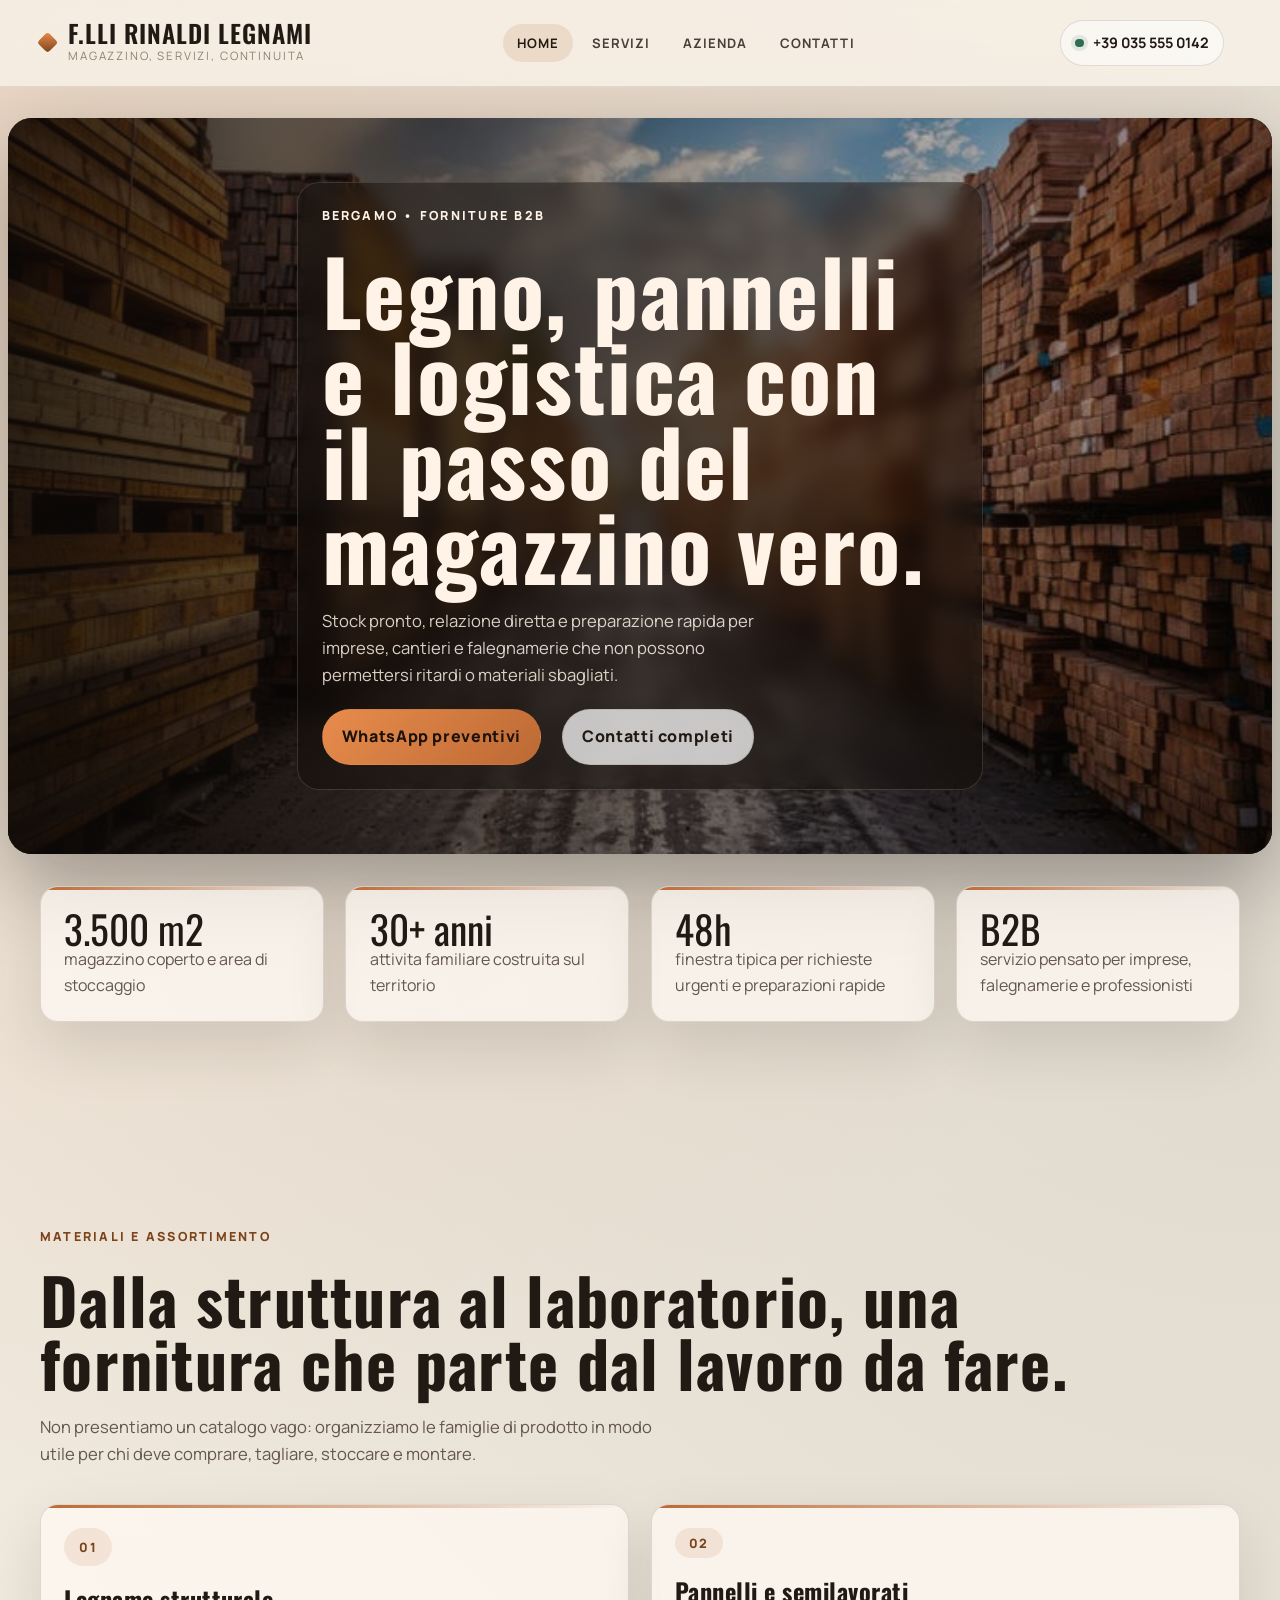
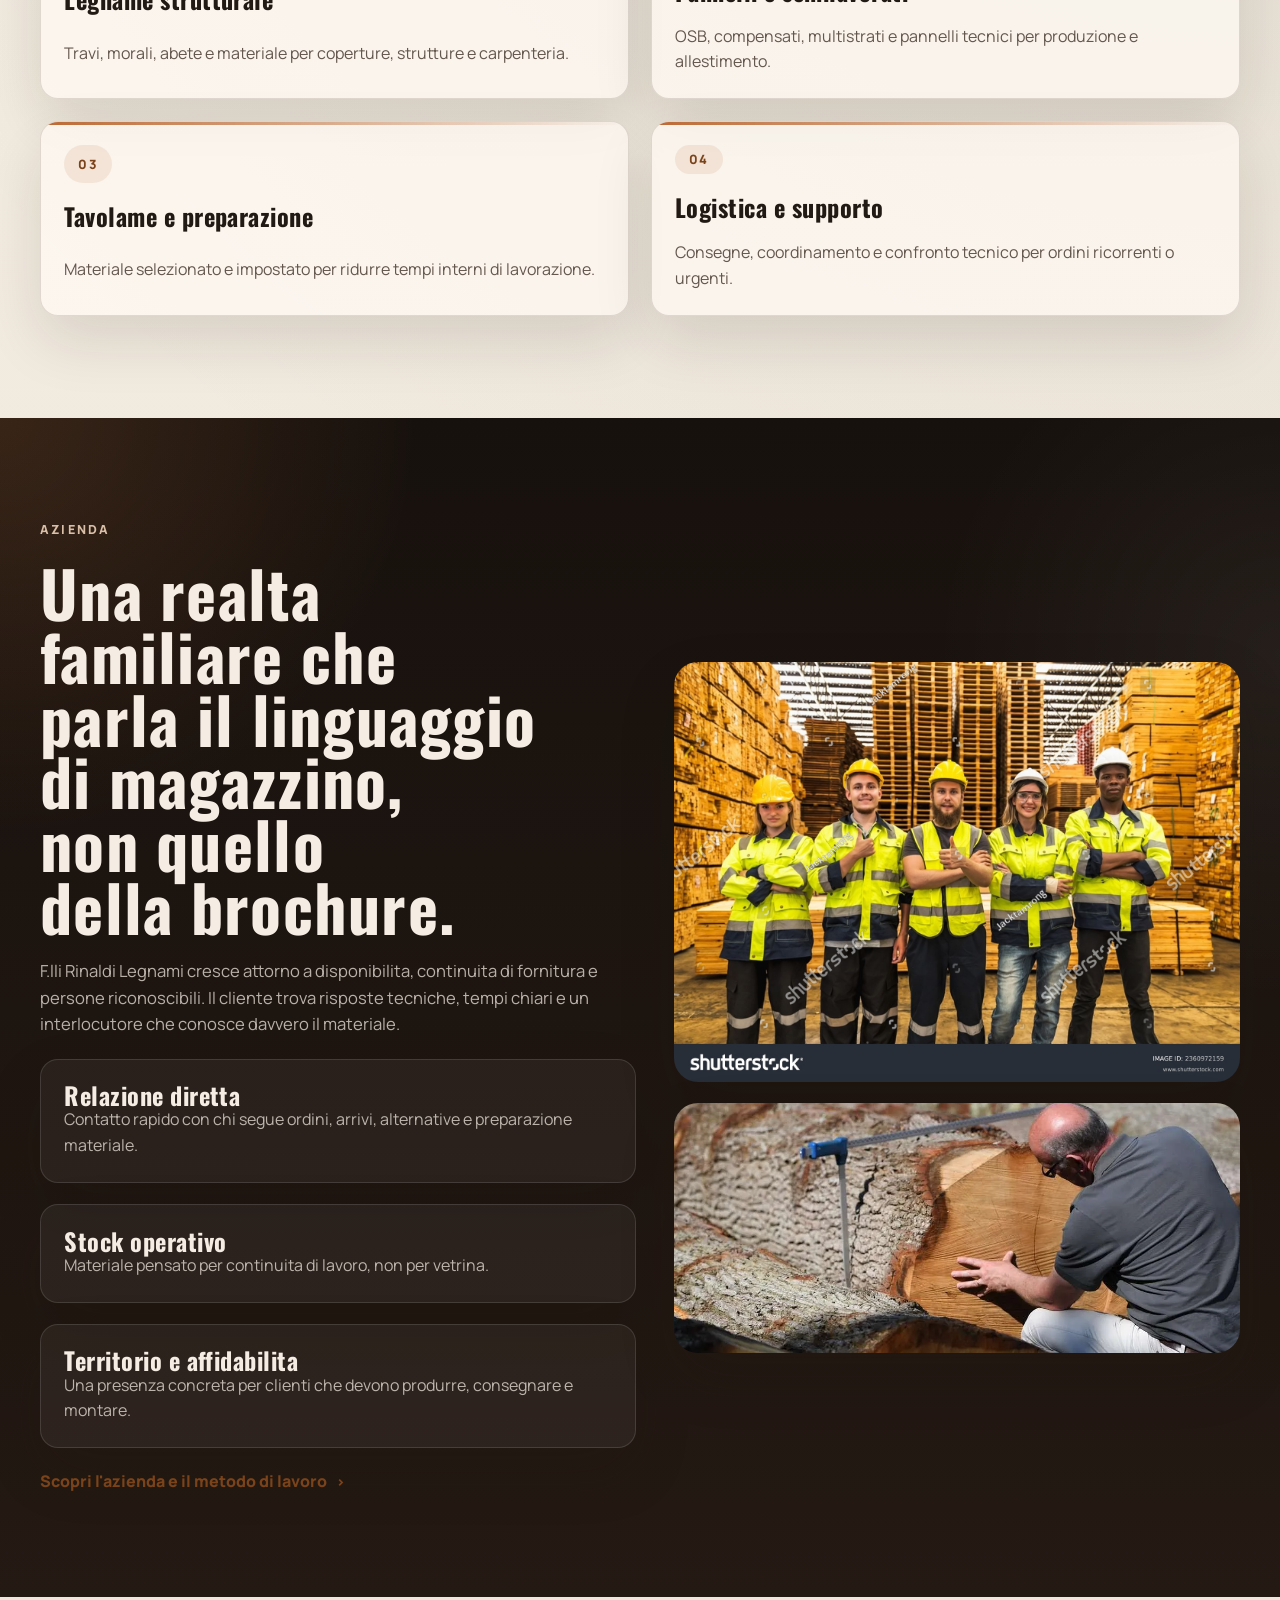
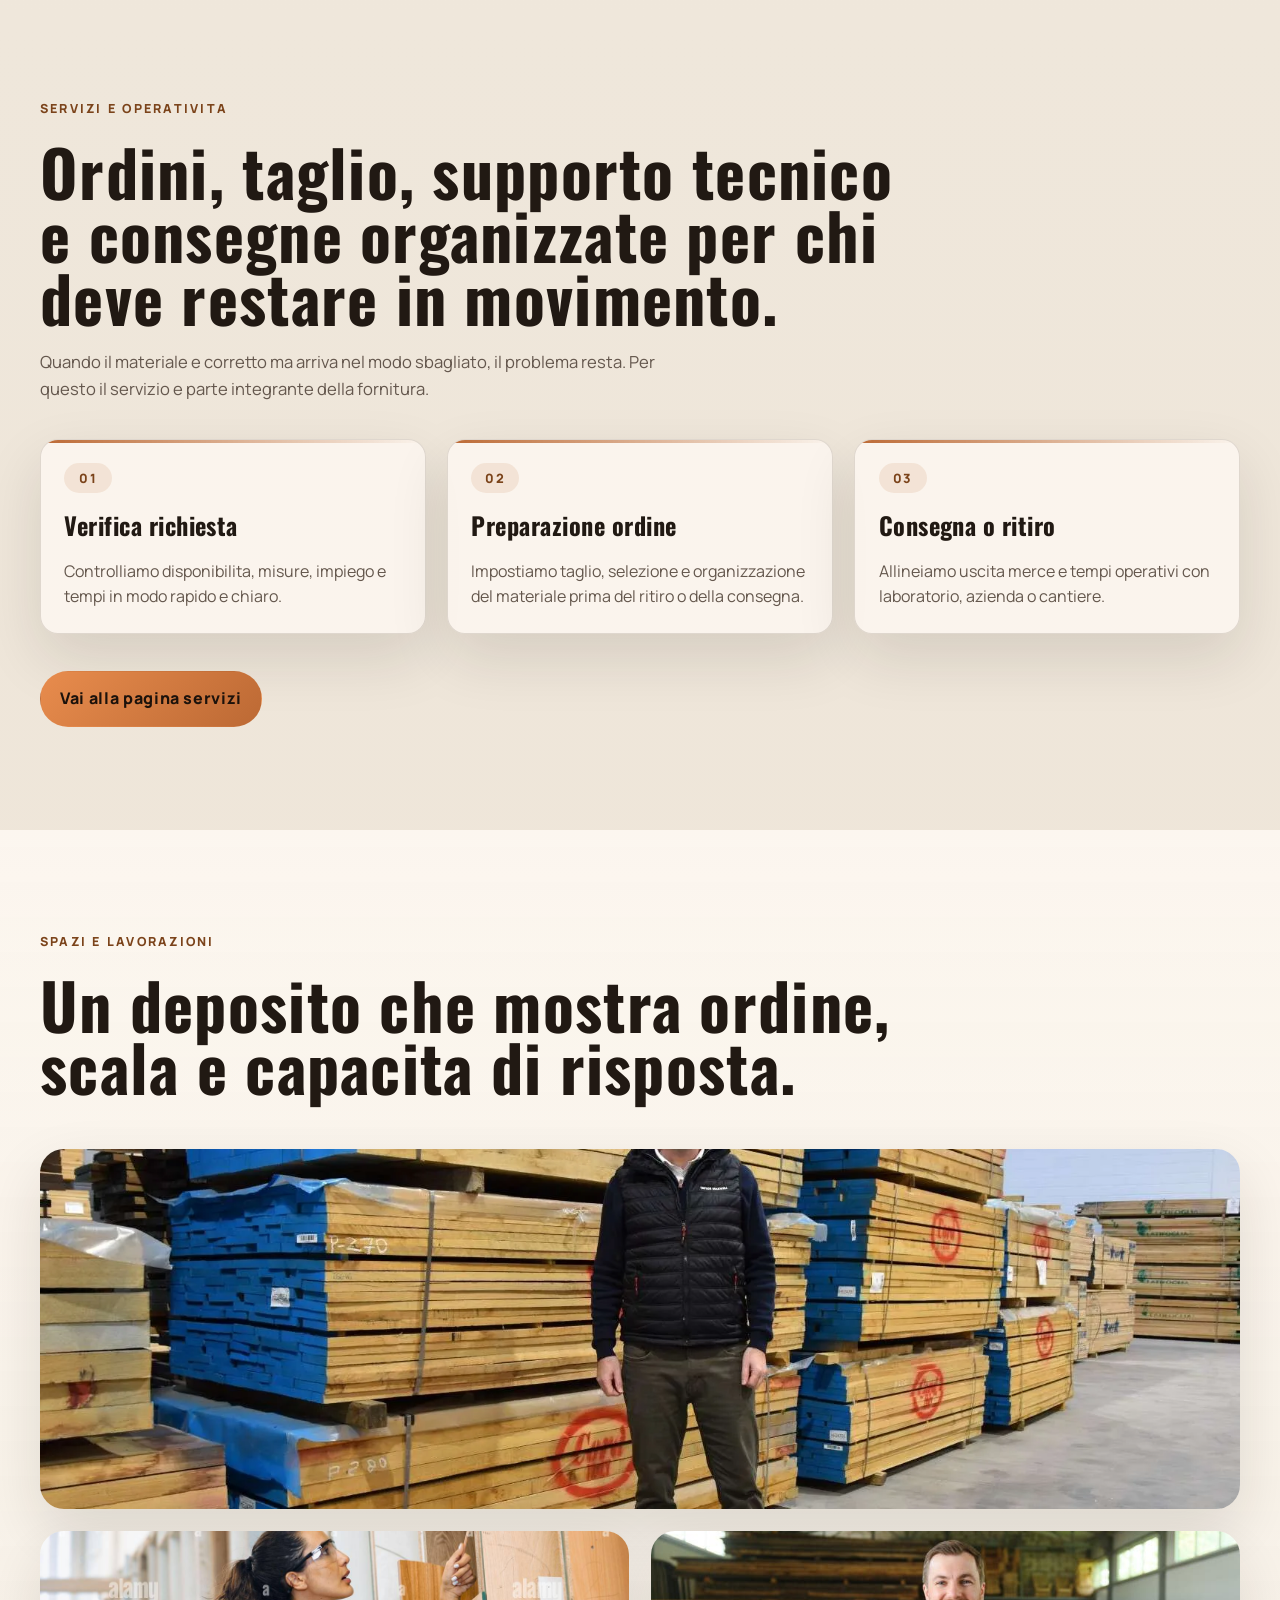
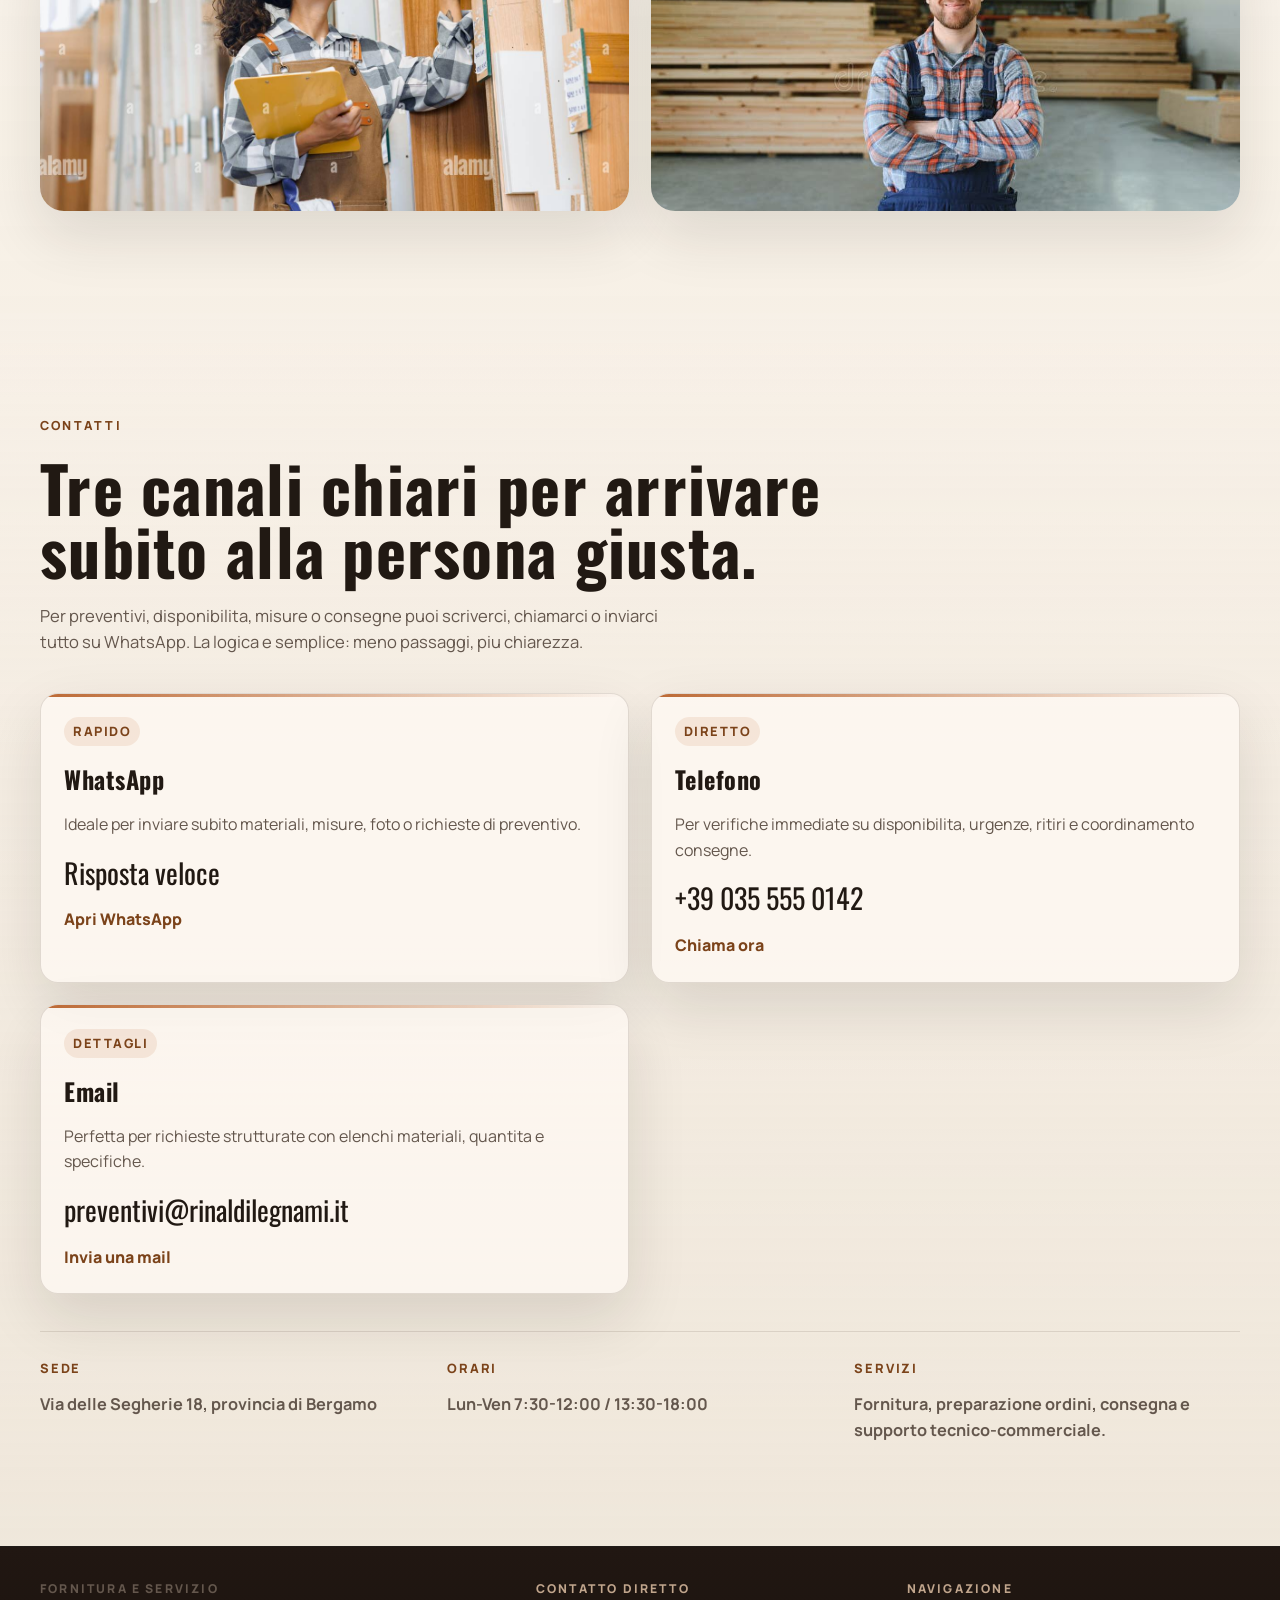
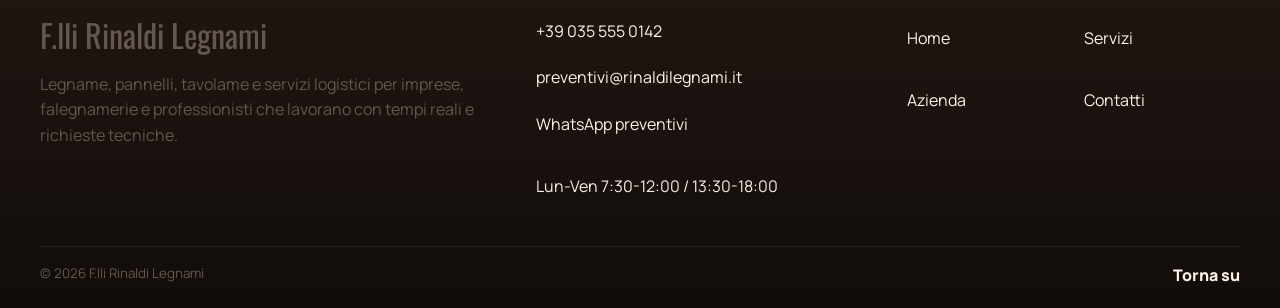
==== commit 341790ef: "Mobile menu edit" ====
--- a/index.html
+++ b/index.html
@@ -35,8 +35,8 @@
                     Stock pronto, relazione diretta e preparazione rapida per imprese, cantieri e falegnamerie che non possono permettersi ritardi o materiali sbagliati.
                   </p>
                   <div class="hero-actions motion-item">
-                    <a class="btn btn-primary" data-contact-link="whatsapp" target="_blank" rel="noopener noreferrer">WhatsApp preventivi</a>
-                    <a class="btn btn-secondary" data-route="contact">Contatti completi</a>
+                    <a class="btn btn-primary" href="https://wa.me/393331234567?text=Buongiorno%2C%20vorrei%20richiedere%20un%20preventivo%20per%20una%20fornitura%20di%20legname." data-contact-link="whatsapp" target="_blank" rel="noopener noreferrer">WhatsApp preventivi</a>
+                    <a class="btn btn-secondary" href="pages/contact.html" data-route="contact">Contatti completi</a>
                   </div>
                 </div>
               </div>
@@ -83,7 +83,7 @@
               <p>Una presenza concreta per clienti che devono produrre, consegnare e montare.</p>
             </article>
           </div>
-          <a class="text-link motion-item" data-route="about">Scopri l'azienda e il metodo di lavoro</a>
+          <a class="text-link motion-item" href="pages/about.html" data-route="about">Scopri l'azienda e il metodo di lavoro</a>
         </div>
         <div class="media-stack">
           <img
@@ -126,7 +126,7 @@
         </article>
       </div>
       <div class="container section-cta reveal">
-        <a class="btn btn-primary" data-route="services">Vai alla pagina servizi</a>
+        <a class="btn btn-primary" href="pages/services.html" data-route="services">Vai alla pagina servizi</a>
       </div>
     </section>
 
--- a/assets/css/styles.css
+++ b/assets/css/styles.css
@@ -14,13 +14,21 @@
   --accent-strong: #e88c4d;
   --accent-deep: #7b431a;
   --success: #2f6c54;
-  --shadow: 0 24px 60px rgba(32, 23, 17, 0.12);
-  --shadow-deep: 0 32px 80px rgba(10, 8, 7, 0.34);
-  --radius: 24px;
-  --radius-sm: 18px;
-  --container: min(1200px, calc(100vw - 2rem));
-  --header-h: 86px;
-}
+  --shadow: 0 24px 60px rgba(32, 23, 17, 0.12);
+  --shadow-deep: 0 32px 80px rgba(10, 8, 7, 0.34);
+  --radius: 24px;
+  --radius-sm: 18px;
+  --container: min(1200px, calc(100vw - 2rem));
+  --header-h: 86px;
+  --space-stack: clamp(0.95rem, 1.8vw, 1.3rem);
+  --space-stack-lg: clamp(1.3rem, 2.6vw, 1.9rem);
+  --space-grid: clamp(1rem, 1.9vw, 1.35rem);
+  --space-layout: clamp(1.6rem, 3vw, 2.35rem);
+  --panel-padding: clamp(1.15rem, 2vw, 1.45rem);
+  --panel-padding-lg: clamp(1.3rem, 2.6vw, 1.85rem);
+  --section-stack-gap: clamp(1.6rem, 3vw, 2.3rem);
+  --section-stack-gap-tight: clamp(1.15rem, 2.2vw, 1.6rem);
+}
 
 *,
 *::before,
@@ -74,10 +82,14 @@
   font: inherit;
 }
 
-.container {
-  width: var(--container);
-  margin: 0 auto;
-}
+.container {
+  width: var(--container);
+  margin: 0 auto;
+}
+
+.section > .container + .container {
+  margin-top: var(--section-stack-gap);
+}
 
 .section {
   padding: clamp(4rem, 8vw, 6.5rem) 0;
@@ -116,13 +128,14 @@
   background: rgba(248, 242, 232, 0.82);
 }
 
-.site-header-inner {
-  min-height: var(--header-h);
-  display: grid;
-  grid-template-columns: auto 1fr auto auto;
-  align-items: center;
-  gap: 1rem;
-}
+.site-header-inner {
+  min-height: var(--header-h);
+  position: relative;
+  display: grid;
+  grid-template-columns: auto 1fr auto auto;
+  align-items: center;
+  gap: 1rem;
+}
 
 .brand {
   display: inline-flex;
@@ -312,30 +325,30 @@
   box-shadow: none;
 }
 
-.hero-shell,
-.inner-hero-shell {
-  display: grid;
-  gap: 1.25rem;
-  align-items: stretch;
-}
+.hero-shell,
+.inner-hero-shell {
+  display: grid;
+  gap: var(--space-layout);
+  align-items: stretch;
+}
 
 .hero-shell {
   grid-template-columns: minmax(0, 1.2fr) minmax(0, 0.8fr);
 }
 
-.hero-copy,
-.content-stack {
-  display: grid;
-  gap: 1.2rem;
-  align-content: start;
-}
-
-.hero-copy {
-  position: relative;
-  z-index: 2;
-  padding: clamp(1.6rem, 3vw, 2.25rem);
-  border: 1px solid rgba(255, 255, 255, 0.18);
-  border-radius: var(--radius);
+.hero-copy,
+.content-stack {
+  display: grid;
+  gap: var(--space-stack);
+  align-content: start;
+}
+
+.hero-copy {
+  position: relative;
+  z-index: 2;
+  padding: var(--panel-padding-lg);
+  border: 1px solid rgba(255, 255, 255, 0.18);
+  border-radius: var(--radius);
   color: #fff3e7;
   background:
     linear-gradient(180deg, rgba(24, 18, 13, 0.76), rgba(18, 14, 10, 0.88));
@@ -405,11 +418,11 @@
   justify-content: center;
 }
 
-.hero-copy-minimal {
-  max-width: min(46rem, 62vw);
-  padding: clamp(1rem, 1.8vw, 1.25rem);
-  border: 1px solid rgba(255, 243, 231, 0.14);
-  border-radius: calc(var(--radius) - 2px);
+.hero-copy-minimal {
+  max-width: min(46rem, 62vw);
+  padding: var(--panel-padding);
+  border: 1px solid rgba(255, 243, 231, 0.14);
+  border-radius: calc(var(--radius) - 2px);
   background: linear-gradient(180deg, rgba(18, 13, 10, 0.46), rgba(18, 13, 10, 0.58));
   backdrop-filter: blur(10px);
   box-shadow: 0 16px 36px rgba(10, 7, 6, 0.16);
@@ -462,11 +475,11 @@
   border-radius: inherit;
 }
 
-.hero-panel,
-.info-panel {
-  padding: 1.35rem;
-  border-radius: var(--radius-sm);
-  background: rgba(255, 248, 239, 0.78);
+.hero-panel,
+.info-panel {
+  padding: var(--panel-padding);
+  border-radius: var(--radius-sm);
+  background: rgba(255, 248, 239, 0.78);
   border: 1px solid rgba(61, 42, 28, 0.12);
   box-shadow: var(--shadow);
 }
@@ -498,17 +511,17 @@
   margin-top: 0.55rem;
 }
 
-.hero-actions {
-  display: flex;
-  flex-wrap: wrap;
-  gap: 0.8rem;
-}
-
-.hero-notes {
-  display: flex;
-  flex-wrap: wrap;
-  gap: 0.8rem;
-  align-items: center;
+.hero-actions {
+  display: flex;
+  flex-wrap: wrap;
+  gap: var(--space-stack);
+}
+
+.hero-notes {
+  display: flex;
+  flex-wrap: wrap;
+  gap: var(--space-stack);
+  align-items: center;
   font-size: 0.88rem;
   letter-spacing: 0.08em;
   text-transform: uppercase;
@@ -581,44 +594,44 @@
   font-size: 0.9em;
 }
 
-.section-header,
-.compact-header {
-  display: grid;
-  gap: 0.8rem;
-}
-
-.compact-header {
-  margin-bottom: 1.5rem;
-}
-
-.stats-grid,
-.feature-grid,
-.card-grid,
-.contact-grid,
-.timeline-grid,
-.bullet-list,
-.gallery-grid,
-.contact-summary,
-.footer-links,
-.service-pillars {
-  display: grid;
-  gap: 1rem;
-}
+.section-header,
+.compact-header {
+  display: grid;
+  gap: var(--space-stack);
+}
+
+.compact-header {
+  margin-bottom: var(--section-stack-gap-tight);
+}
+
+.stats-grid,
+.feature-grid,
+.card-grid,
+.contact-grid,
+.timeline-grid,
+.bullet-list,
+.gallery-grid,
+.contact-summary,
+.footer-links,
+.service-pillars {
+  display: grid;
+  gap: var(--space-grid);
+}
 
 .stats-grid {
   grid-template-columns: repeat(4, minmax(0, 1fr));
 }
 
-.stat-card,
-.feature-card,
-.service-card,
-.bullet-card,
-.timeline-card,
-.contact-card,
-.summary-card {
-  position: relative;
-  padding: 1.2rem;
-  border-radius: var(--radius-sm);
+.stat-card,
+.feature-card,
+.service-card,
+.bullet-card,
+.timeline-card,
+.contact-card,
+.summary-card {
+  position: relative;
+  padding: var(--panel-padding);
+  border-radius: var(--radius-sm);
   border: 1px solid var(--line);
   background: rgba(255, 250, 244, 0.72);
   box-shadow: var(--shadow);
@@ -666,12 +679,12 @@
   grid-template-columns: repeat(2, minmax(0, 1fr));
 }
 
-.feature-card,
-.service-card,
-.contact-card {
-  display: grid;
-  gap: 0.85rem;
-}
+.feature-card,
+.service-card,
+.contact-card {
+  display: grid;
+  gap: var(--space-stack);
+}
 
 .feature-index,
 .timeline-index,
@@ -691,17 +704,17 @@
   text-transform: uppercase;
 }
 
-.split-layout {
-  display: grid;
-  gap: 1.5rem;
-  grid-template-columns: minmax(0, 1fr) minmax(300px, 0.95fr);
-  align-items: center;
-}
-
-.media-stack {
-  display: grid;
-  gap: 1rem;
-}
+.split-layout {
+  display: grid;
+  gap: var(--space-layout);
+  grid-template-columns: minmax(0, 1fr) minmax(300px, 0.95fr);
+  align-items: center;
+}
+
+.media-stack {
+  display: grid;
+  gap: var(--space-grid);
+}
 
 .stack-image {
   width: 100%;
@@ -713,32 +726,31 @@
   height: 420px;
 }
 
-.timeline-grid {
-  grid-template-columns: repeat(3, minmax(0, 1fr));
-  margin-top: 2rem;
-}
-
-.timeline-card,
-.process-step {
-  display: grid;
-  gap: 0.8rem;
-}
-
-.process-shell {
-  display: grid;
-  gap: 1.5rem;
-}
-
-.process-rail {
-  display: grid;
-  grid-template-columns: repeat(4, minmax(0, 1fr));
-  gap: 1rem;
-}
-
-.process-step {
-  padding: 1.2rem;
-  border-radius: var(--radius-sm);
-  border: 1px solid var(--line-strong);
+.timeline-grid {
+  grid-template-columns: repeat(3, minmax(0, 1fr));
+}
+
+.timeline-card,
+.process-step {
+  display: grid;
+  gap: var(--space-stack);
+}
+
+.process-shell {
+  display: grid;
+  gap: var(--section-stack-gap-tight);
+}
+
+.process-rail {
+  display: grid;
+  grid-template-columns: repeat(4, minmax(0, 1fr));
+  gap: var(--space-grid);
+}
+
+.process-step {
+  padding: var(--panel-padding);
+  border-radius: var(--radius-sm);
+  border: 1px solid var(--line-strong);
   background: rgba(255, 255, 255, 0.06);
 }
 
@@ -758,10 +770,10 @@
   border-color: rgba(255, 255, 255, 0.12);
 }
 
-.gallery-panel {
-  display: grid;
-  gap: 1.5rem;
-}
+.gallery-panel {
+  display: grid;
+  gap: var(--section-stack-gap-tight);
+}
 
 .gallery-grid {
   grid-template-columns: repeat(2, minmax(0, 1fr));
@@ -782,9 +794,9 @@
   height: 360px;
 }
 
-.section-cta {
-  margin-top: 1.5rem;
-}
+.section-cta {
+  margin-top: 0;
+}
 
 .contact-card {
   align-content: start;
@@ -803,9 +815,9 @@
 
 .contact-summary {
   grid-template-columns: repeat(3, minmax(0, 1fr));
-  gap: 1.5rem;
-  margin-top: 1.5rem;
-  padding-top: 1.25rem;
+  gap: var(--space-grid);
+  margin-top: 0;
+  padding-top: var(--section-stack-gap-tight);
   border-top: 1px solid rgba(61, 42, 28, 0.12);
 }
 
@@ -827,13 +839,13 @@
   font-weight: 700;
 }
 
-.feature-banner {
-  display: grid;
-  grid-template-columns: minmax(0, 1fr) minmax(280px, 0.9fr);
-  gap: 1.4rem;
-  align-items: center;
-  padding: clamp(1.3rem, 3vw, 1.8rem);
-  border-radius: var(--radius);
+.feature-banner {
+  display: grid;
+  grid-template-columns: minmax(0, 1fr) minmax(280px, 0.9fr);
+  gap: var(--space-layout);
+  align-items: center;
+  padding: var(--panel-padding-lg);
+  border-radius: var(--radius);
   border: 1px solid var(--line);
   background: rgba(255, 251, 246, 0.68);
   box-shadow: var(--shadow);
@@ -846,17 +858,17 @@
   object-fit: cover;
 }
 
-.info-panel {
-  display: grid;
-  gap: 0.8rem;
-}
-
-.info-row {
-  display: grid;
-  gap: 0.25rem;
-  padding-top: 0.8rem;
-  border-top: 1px solid rgba(61, 42, 28, 0.1);
-}
+.info-panel {
+  display: grid;
+  gap: var(--space-stack);
+}
+
+.info-row {
+  display: grid;
+  gap: 0.25rem;
+  padding-top: var(--space-stack);
+  border-top: 1px solid rgba(61, 42, 28, 0.1);
+}
 
 .info-row:first-of-type {
   padding-top: 0;
@@ -878,29 +890,29 @@
   border-top: 1px solid rgba(255, 255, 255, 0.06);
 }
 
-.footer-shell {
-  padding: 2rem 0 1.2rem;
-  display: grid;
-  gap: 1.5rem;
-}
-
-.footer-main {
-  display: grid;
-  grid-template-columns: minmax(0, 1.1fr) repeat(2, minmax(0, 0.8fr));
-  gap: 1rem;
-  align-items: start;
-}
-
-.footer-copy,
-.footer-contact,
-.footer-nav {
-  display: grid;
-  gap: 0.7rem;
-}
-
-.footer-kicker {
-  margin: 0;
-  font-size: 0.76rem;
+.footer-shell {
+  padding: 2rem 0 1.2rem;
+  display: grid;
+  gap: var(--space-stack-lg);
+}
+
+.footer-main {
+  display: grid;
+  grid-template-columns: minmax(0, 1.1fr) repeat(2, minmax(0, 0.8fr));
+  gap: var(--space-layout);
+  align-items: start;
+}
+
+.footer-copy,
+.footer-contact,
+.footer-nav {
+  display: grid;
+  gap: var(--space-stack);
+}
+
+.footer-kicker {
+  margin: 0;
+  font-size: 0.76rem;
   font-weight: 800;
   letter-spacing: 0.18em;
   text-transform: uppercase;
@@ -930,12 +942,12 @@
   min-height: 40px;
 }
 
-.footer-bottom {
-  display: flex;
-  justify-content: space-between;
-  gap: 1rem;
-  padding-top: 1rem;
-  border-top: 1px solid rgba(255, 255, 255, 0.08);
+.footer-bottom {
+  display: flex;
+  justify-content: space-between;
+  gap: var(--space-stack);
+  padding-top: 1rem;
+  border-top: 1px solid rgba(255, 255, 255, 0.08);
   flex-wrap: wrap;
 }
 
@@ -1058,11 +1070,19 @@
   }
 }
 
-@media (max-width: 860px) {
-  :root {
-    --header-h: 72px;
-    --container: min(100vw - 1rem, 100%);
-  }
+@media (max-width: 860px) {
+  :root {
+    --header-h: 72px;
+    --container: min(100vw - 1rem, 100%);
+    --space-stack: 0.95rem;
+    --space-stack-lg: 1.35rem;
+    --space-grid: 0.95rem;
+    --space-layout: 1.35rem;
+    --panel-padding: 1rem;
+    --panel-padding-lg: 1.2rem;
+    --section-stack-gap: 1.4rem;
+    --section-stack-gap-tight: 1rem;
+  }
 
   .site-header-inner {
     grid-template-columns: 1fr auto;
@@ -1081,14 +1101,17 @@
     display: inline-flex;
   }
 
-  .main-nav {
-    position: absolute;
-    top: calc(var(--header-h) - 0.1rem);
-    left: 0.5rem;
-    right: 0.5rem;
-    opacity: 0;
-    max-height: 0;
-    overflow: hidden;
+  .main-nav {
+    position: absolute;
+    top: calc(100% - 0.1rem);
+    right: 0;
+    left: auto;
+    width: auto;
+    min-width: 0;
+    max-width: calc(100vw - 1rem);
+    opacity: 0;
+    max-height: 0;
+    overflow: hidden;
     pointer-events: none;
     transform: translateY(-10px);
     padding: 0;
@@ -1099,18 +1122,19 @@
     transition: max-height 220ms ease, opacity 220ms ease, transform 220ms ease;
   }
 
-  .nav-list {
-    display: grid;
-    gap: 0.2rem;
-    padding: 0.45rem;
-  }
-
+  .nav-list {
+    display: grid;
+    gap: 0.2rem;
+    padding: 0.45rem;
+    justify-items: end;
+  }
+
   .nav-list a {
-    width: 100%;
-    justify-content: flex-start;
+    width: auto;
+    justify-content: flex-end;
     border-radius: 14px;
     min-height: 34px;
-    padding: 0.72rem 0.9rem;
+    padding: 0.58rem 0.8rem;
   }
 
   .site-header.is-menu-open .main-nav {
@@ -1164,14 +1188,13 @@
       linear-gradient(180deg, rgba(12, 9, 7, 0.18) 0%, rgba(12, 9, 7, 0.48) 56%, rgba(12, 9, 7, 0.72) 100%);
   }
 
-  .hero-stage-overlay {
-    padding: 2rem 0.9rem 1.5rem;
-  }
-
-  .hero-copy-minimal {
-    max-width: 100%;
-    padding: 0.95rem;
-  }
+  .hero-stage-overlay {
+    padding: 2rem 0.9rem 1.5rem;
+  }
+
+  .hero-copy-minimal {
+    max-width: 100%;
+  }
 
   .hero-image {
     min-height: 360px;
@@ -1199,10 +1222,29 @@
   }
 }
 
-@media (max-width: 520px) {
-  .section {
-    padding: 3.2rem 0;
-  }
+@media (max-width: 520px) {
+  :root {
+    --space-stack: 0.85rem;
+    --space-stack-lg: 1.1rem;
+    --space-grid: 0.85rem;
+    --space-layout: 1.1rem;
+    --panel-padding: 0.95rem;
+    --panel-padding-lg: 1rem;
+    --section-stack-gap: 1.15rem;
+    --section-stack-gap-tight: 0.85rem;
+  }
+
+  .section {
+    padding: 3.2rem 0;
+  }
+
+  .section > .container + .container {
+    margin-top: var(--section-stack-gap-tight);
+  }
+
+  .section-band {
+    padding-top: 1.25rem;
+  }
 
   h1 {
     font-size: clamp(2.45rem, 14vw, 3.7rem);
@@ -1212,35 +1254,13 @@
     font-size: clamp(1.95rem, 10vw, 2.8rem);
   }
 
-  .hero-copy,
-  .hero-panel,
-  .info-panel,
-  .feature-banner {
-    padding: 1rem;
-  }
-
-  .hero-copy-minimal {
-    padding: 0.95rem;
-  }
-
-  .hero-frame {
-    padding: 0;
-  }
-
-  .stat-card,
-  .feature-card,
-  .service-card,
-  .bullet-card,
-  .timeline-card,
-  .contact-card,
-  .summary-card,
-  .process-step {
-    padding: 1rem;
-  }
-
-  .footer-brand {
-    font-size: 1.7rem;
-  }
+  .hero-frame {
+    padding: 0;
+  }
+
+  .footer-brand {
+    font-size: 1.7rem;
+  }
 }
 
 @media (prefers-reduced-motion: reduce) {
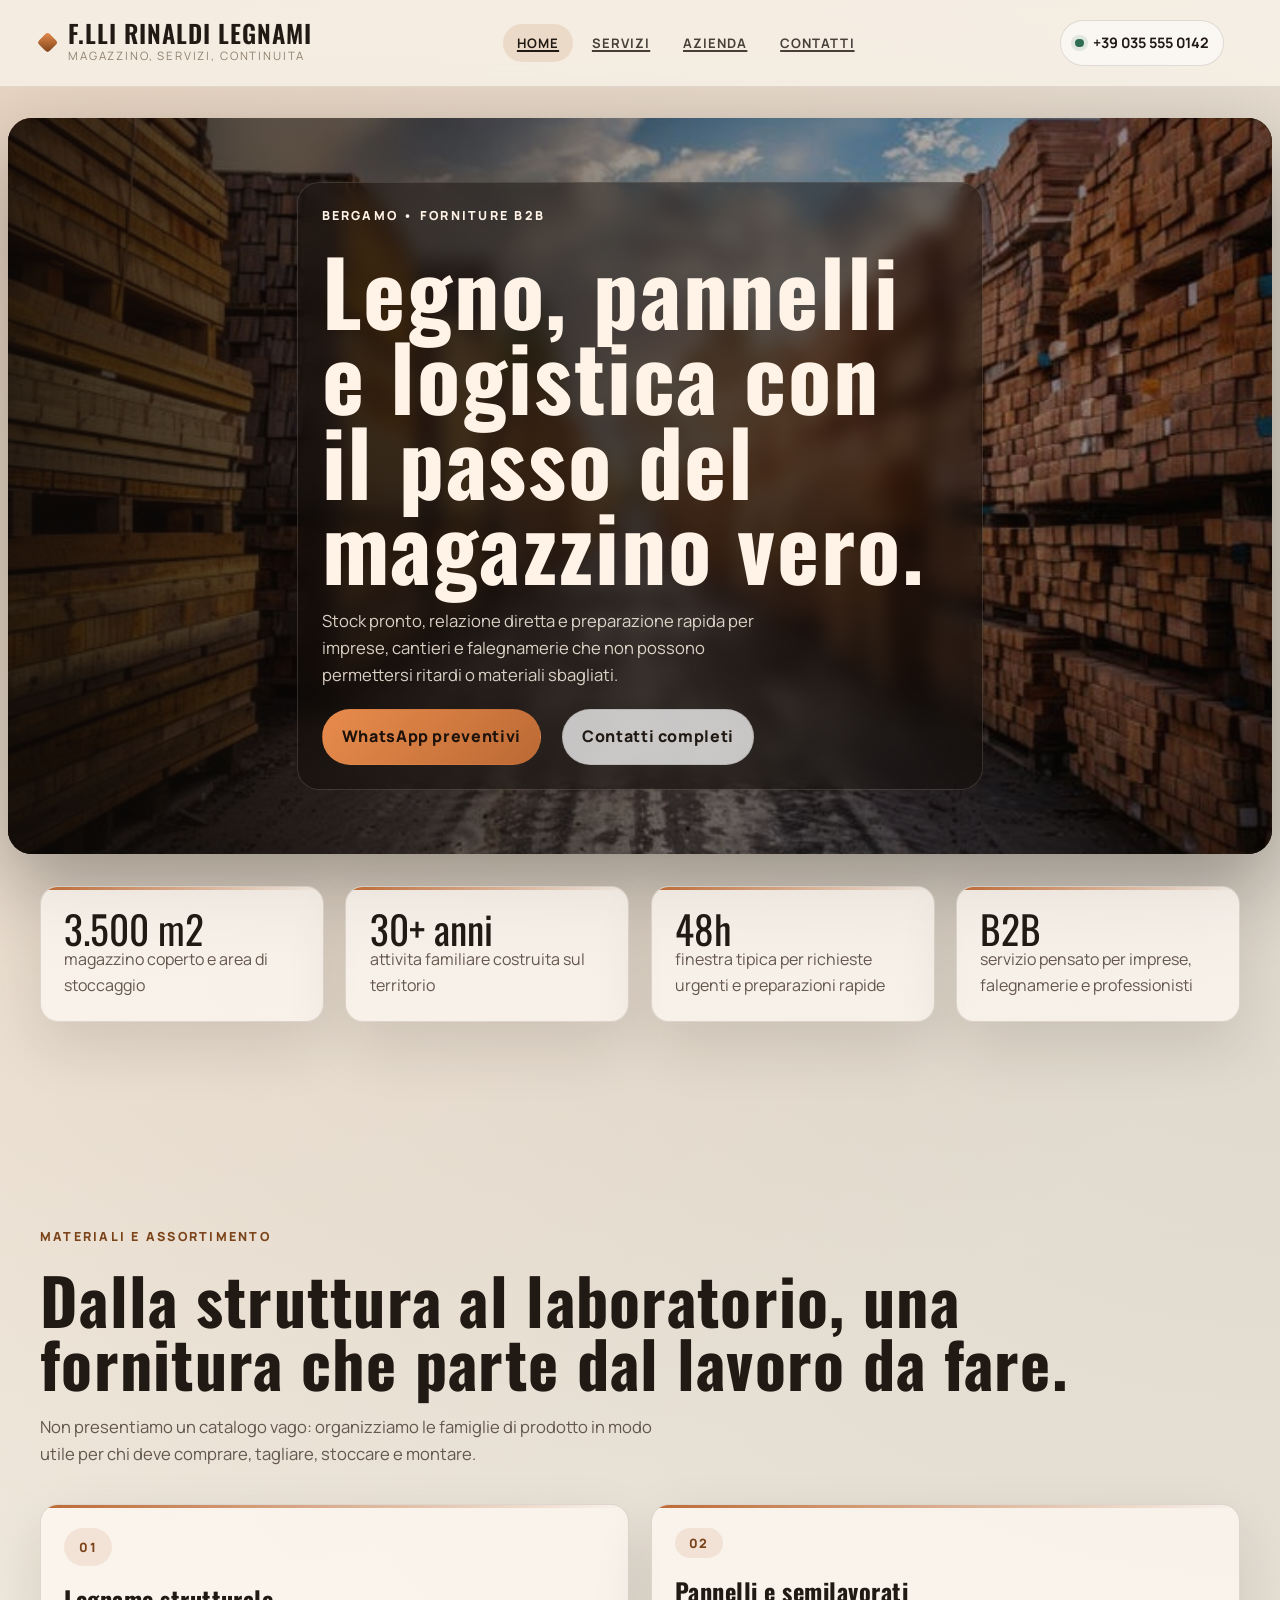
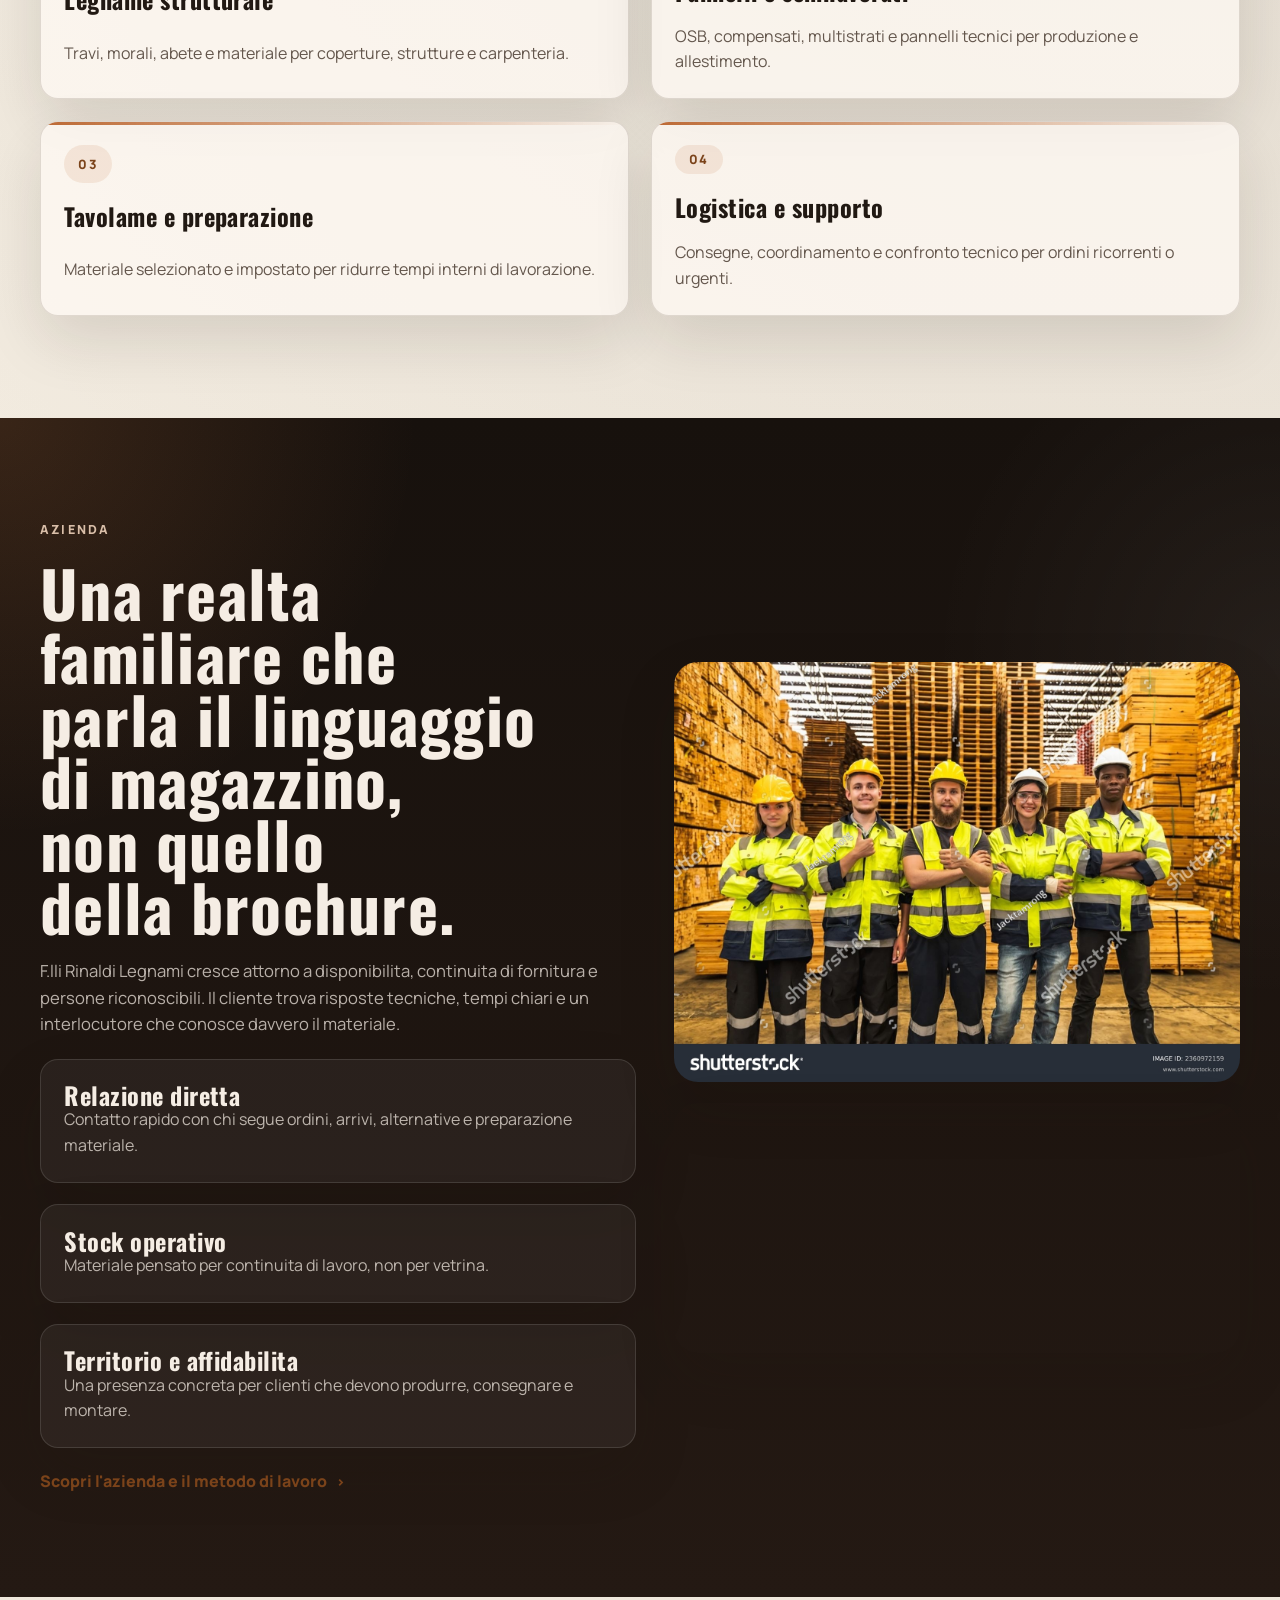
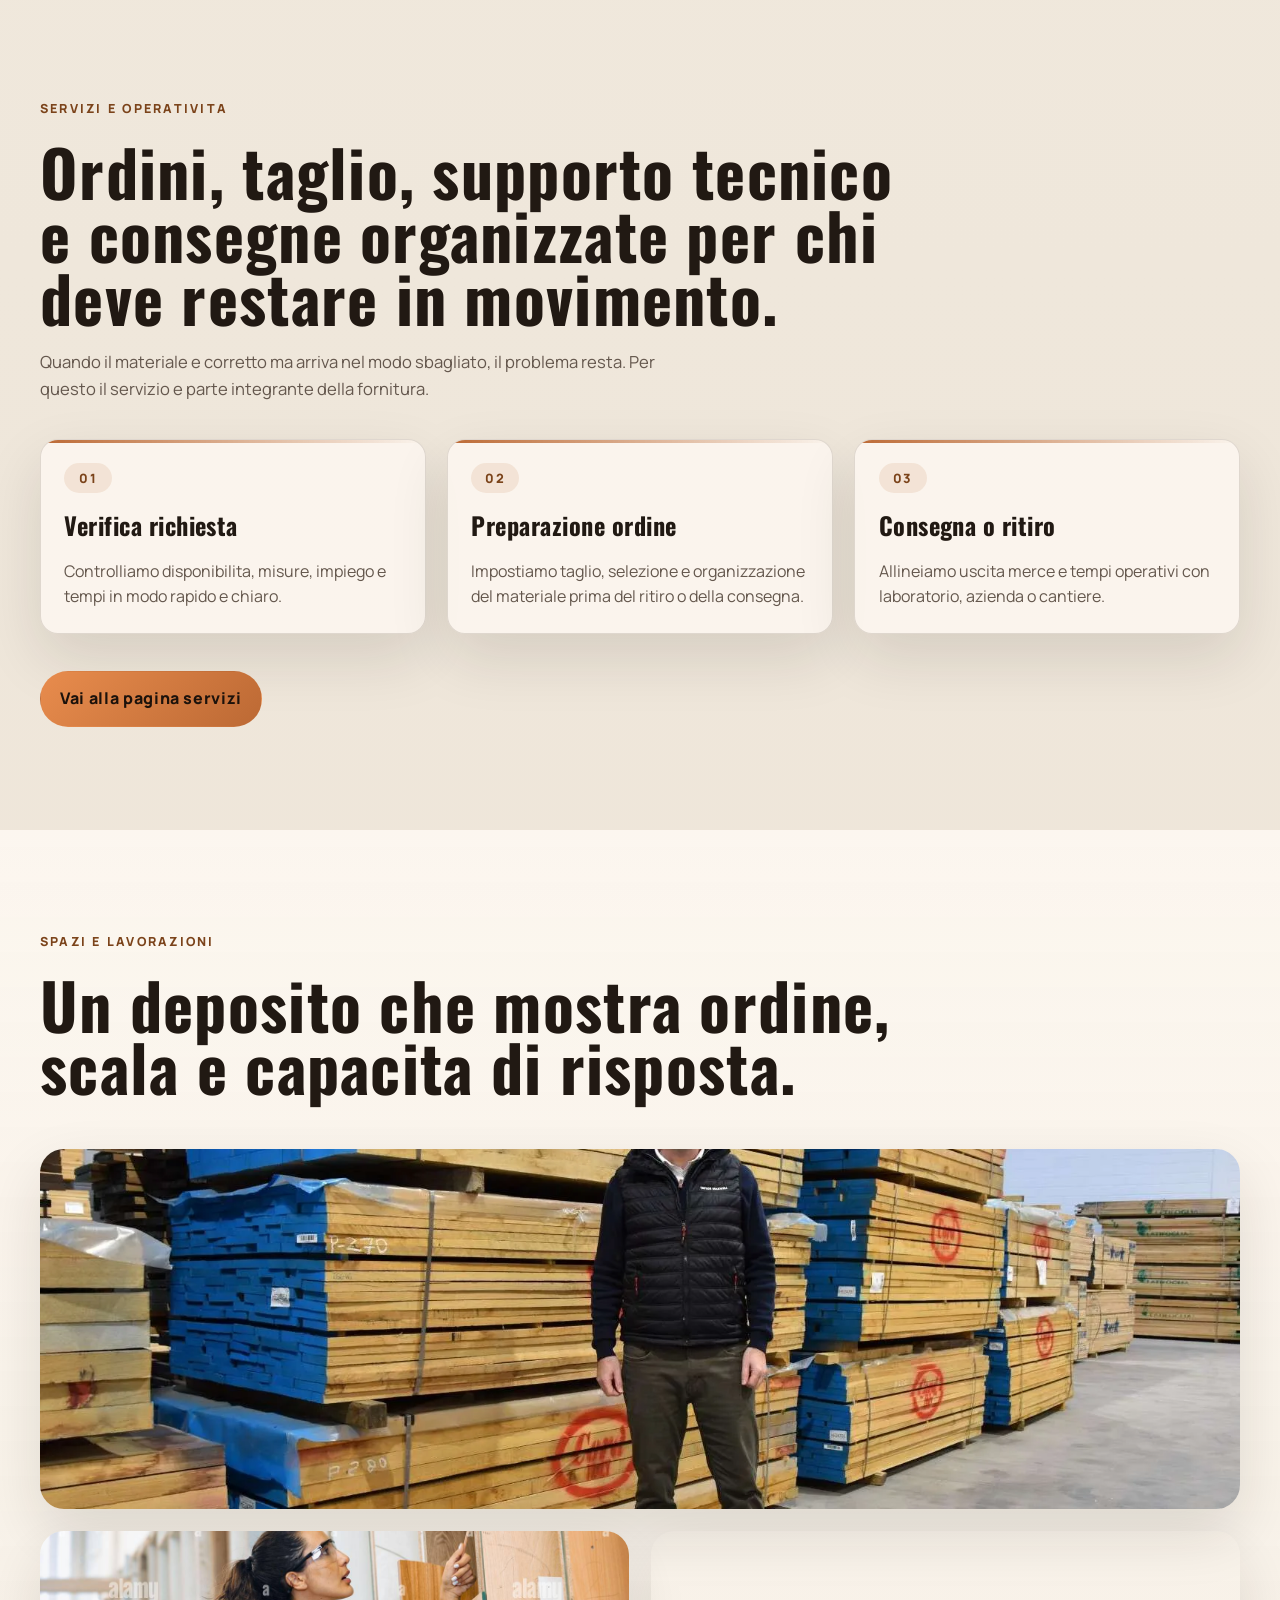
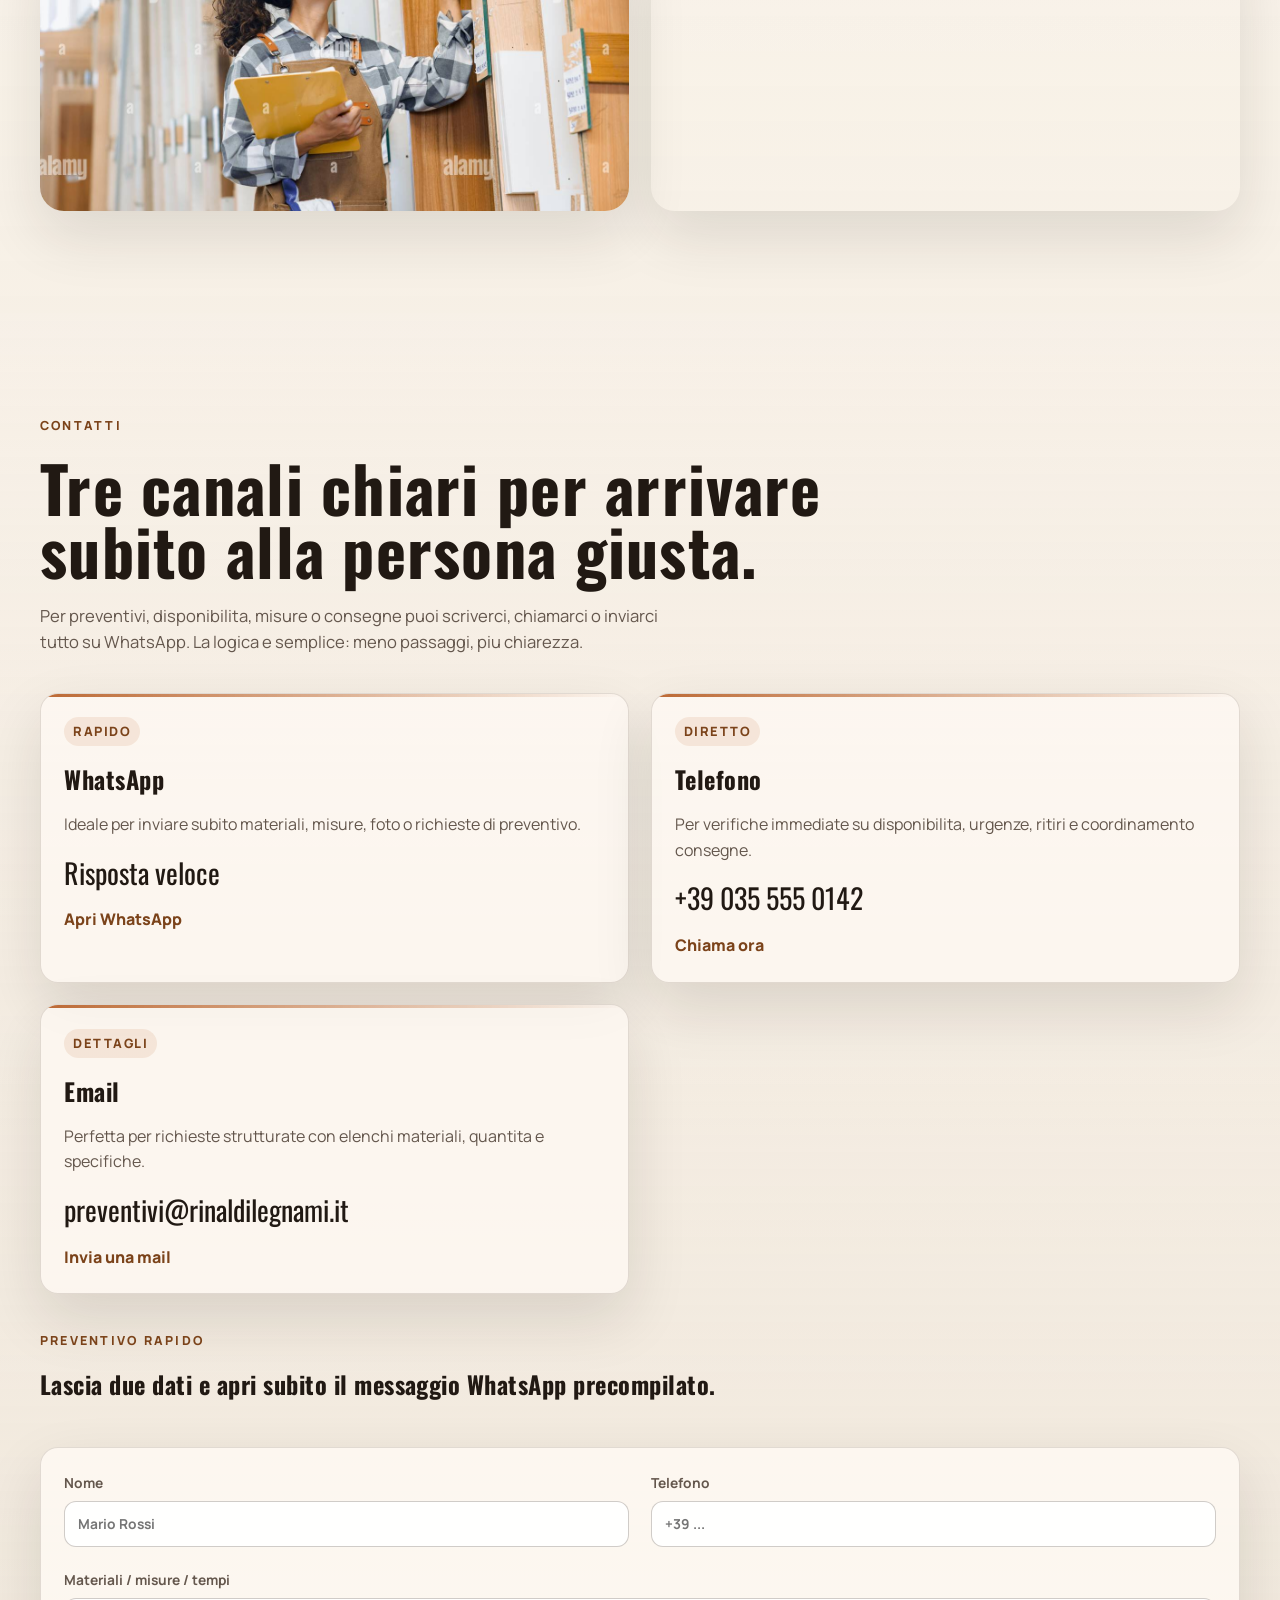
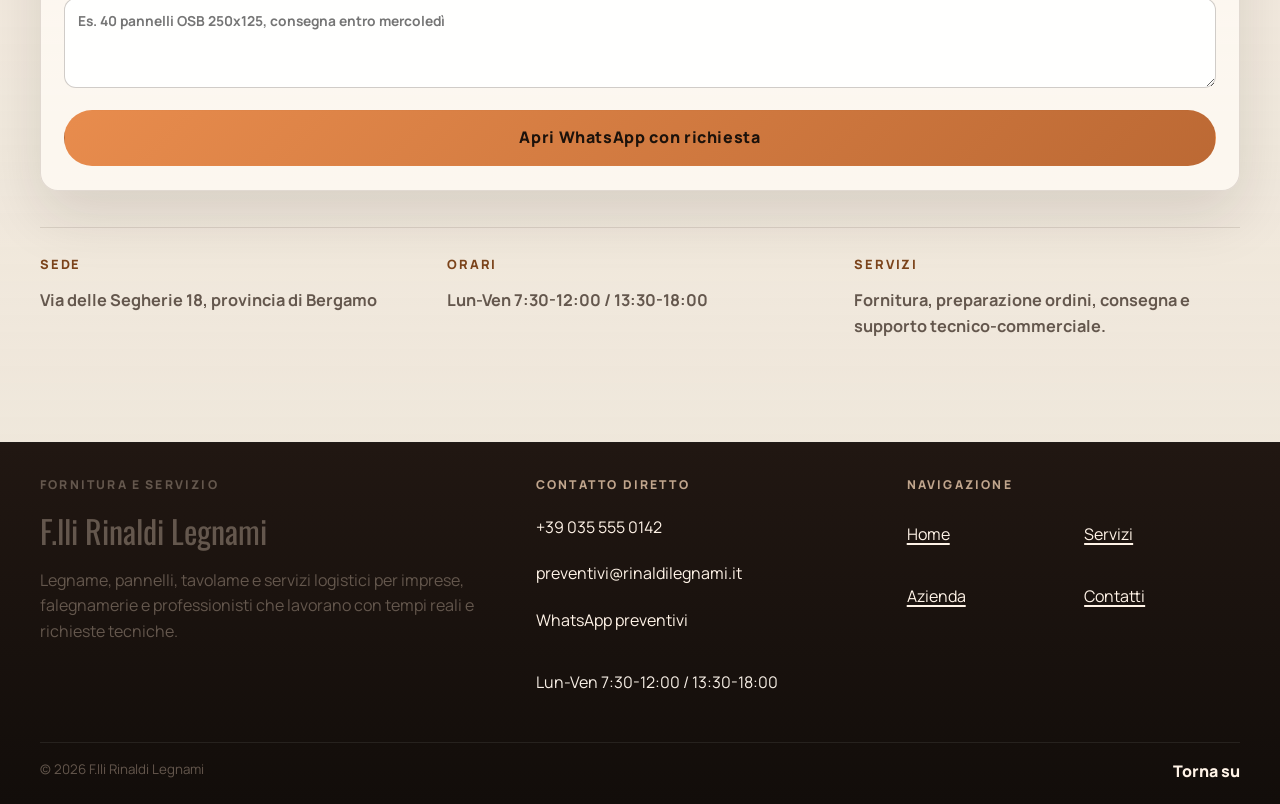
==== commit ae78bc27: "Improve UX accessibility, performance, and inner-page hero layout" ====
--- a/index.html
+++ b/index.html
@@ -3,15 +3,22 @@
 <head>
   <meta charset="UTF-8">
   <meta name="viewport" content="width=device-width, initial-scale=1.0">
-  <meta
-    name="description"
-    content="F.lli Rinaldi Legnami: legname strutturale, pannelli, tavolame e servizi logistici per imprese, falegnamerie e professionisti."
-  >
-  <title>F.lli Rinaldi Legnami | Fornitura di legno per chi deve lavorare bene e in tempo</title>
+  <meta
+    name="description"
+    content="F.lli Rinaldi Legnami: legname strutturale, pannelli, tavolame e servizi logistici per imprese, falegnamerie e professionisti."
+  >
+  <meta property="og:title" content="F.lli Rinaldi Legnami | Fornitura di legno">
+  <meta property="og:description" content="Legname, pannelli e logistica per imprese, cantieri e falegnamerie.">
+  <meta property="og:type" content="website">
+  <meta property="og:image" content="assets/images/hero/home-yard.jpg">
+  <meta name="twitter:card" content="summary_large_image">
+  <title>F.lli Rinaldi Legnami | Fornitura di legno per chi deve lavorare bene e in tempo</title>
   <link rel="preconnect" href="https://fonts.googleapis.com">
   <link rel="preconnect" href="https://fonts.gstatic.com" crossorigin>
-  <link href="https://fonts.googleapis.com/css2?family=Manrope:wght@400;500;600;700;800&family=Oswald:wght@400;500;600;700&display=swap" rel="stylesheet">
-  <link rel="stylesheet" href="assets/css/styles.css">
+  <link href="https://fonts.googleapis.com/css2?family=Manrope:wght@400;500;600;700;800&family=Oswald:wght@400;500;600;700&display=swap" rel="stylesheet">
+  <link rel="icon" href="assets/images/gallery/timber-selection.jpg">
+  <link rel="preload" as="image" href="assets/images/hero/home-yard.jpg">
+  <link rel="stylesheet" href="assets/css/styles.css">
 </head>
 <body data-page="home" data-root=".">
   <div data-component="header"></div>
@@ -21,11 +28,12 @@
       <div class="hero-home-shell">
         <div class="hero-frame reveal">
           <div class="hero-stage-home">
-            <img
-              class="hero-image hero-image-home"
-              src="assets/images/hero/home-yard.jpg"
-              alt="Corsia di stoccaggio con tavolame e travi in deposito"
-            >
+            <img
+              class="hero-image hero-image-home"
+              src="assets/images/hero/home-yard.jpg"
+              alt="Corsia di stoccaggio con tavolame e travi in deposito"
+              fetchpriority="high"
+            >
             <div class="hero-stage-overlay">
               <div class="container hero-stage-inner">
                 <div class="hero-copy hero-copy-minimal">
@@ -86,16 +94,20 @@
           <a class="text-link motion-item" href="pages/about.html" data-route="about">Scopri l'azienda e il metodo di lavoro</a>
         </div>
         <div class="media-stack">
-          <img
-            class="stack-image stack-image-large motion-item"
-            src="assets/images/hero/about-team.jpg"
-            alt="Squadra in magazzino pronta a seguire ordini e forniture"
-          >
-          <img
-            class="stack-image motion-item"
-            src="assets/images/gallery/quality-check.webp"
-            alt="Controllo qualita del legname in area di selezione"
-          >
+          <img
+            class="stack-image stack-image-large motion-item"
+            src="assets/images/hero/about-team.jpg"
+            alt="Squadra in magazzino pronta a seguire ordini e forniture"
+            loading="lazy"
+            decoding="async"
+          >
+          <img
+            class="stack-image motion-item"
+            src="assets/images/gallery/quality-check.webp"
+            alt="Controllo qualita del legname in area di selezione"
+            loading="lazy"
+            decoding="async"
+          >
         </div>
       </div>
     </section>
@@ -137,14 +149,14 @@
           <h2>Un deposito che mostra ordine, scala e capacita di risposta.</h2>
         </div>
         <div class="gallery-grid">
-          <img class="gallery-image gallery-image-wide motion-item" src="assets/images/gallery/covered-warehouse.webp" alt="Magazzino coperto con corsie di stoccaggio per legname e pannelli">
-          <img class="gallery-image motion-item" src="assets/images/gallery/plywood-selection.jpg" alt="Selezione di pannelli in area di stoccaggio">
-          <img class="gallery-image motion-item" src="assets/images/gallery/timber-selection.jpg" alt="Selezione del tavolame in magazzino">
-        </div>
-      </div>
-    </section>
-
-    <section class="section section-contact" id="contact-hub">
+          <img class="gallery-image gallery-image-wide motion-item" src="assets/images/gallery/covered-warehouse.webp" alt="Magazzino coperto con corsie di stoccaggio per legname e pannelli" loading="lazy" decoding="async">
+          <img class="gallery-image motion-item" src="assets/images/gallery/plywood-selection.jpg" alt="Selezione di pannelli in area di stoccaggio" loading="lazy" decoding="async">
+          <img class="gallery-image motion-item" src="assets/images/gallery/timber-selection.jpg" alt="Selezione del tavolame in magazzino" loading="lazy" decoding="async">
+        </div>
+      </div>
+    </section>
+
+    <section class="section section-contact" id="contact-hub">
       <div class="container section-header reveal">
         <p class="eyebrow">Contatti</p>
         <h2>Tre canali chiari per arrivare subito alla persona giusta.</h2>
@@ -152,8 +164,29 @@
           Per preventivi, disponibilita, misure o consegne puoi scriverci, chiamarci o inviarci tutto su WhatsApp. La logica e semplice: meno passaggi, piu chiarezza.
         </p>
       </div>
-      <div class="container contact-grid reveal" data-list="contactChannels" data-render="contact-channels"></div>
-      <div class="container contact-summary reveal">
+      <div class="container contact-grid reveal" data-list="contactChannels" data-render="contact-channels"></div>
+      <div class="container quick-quote-shell reveal">
+        <div class="section-header compact-header">
+          <p class="eyebrow">Preventivo rapido</p>
+          <h3>Lascia due dati e apri subito il messaggio WhatsApp precompilato.</h3>
+        </div>
+        <form class="quick-quote-form" data-quick-quote-form>
+          <label>
+            Nome
+            <input type="text" name="name" autocomplete="name" placeholder="Mario Rossi">
+          </label>
+          <label>
+            Telefono
+            <input type="tel" name="phone" autocomplete="tel" placeholder="+39 ...">
+          </label>
+          <label class="field-wide">
+            Materiali / misure / tempi
+            <textarea name="request" rows="3" placeholder="Es. 40 pannelli OSB 250x125, consegna entro mercoledì"></textarea>
+          </label>
+          <button class="btn btn-primary field-wide" type="submit">Apri WhatsApp con richiesta</button>
+        </form>
+      </div>
+      <div class="container contact-summary reveal">
         <div class="summary-card motion-item">
           <p class="summary-label">Sede</p>
           <p class="summary-value" data-field="contact.address"></p>
--- a/assets/css/styles.css
+++ b/assets/css/styles.css
@@ -40,7 +40,7 @@
   scroll-behavior: smooth;
 }
 
-body {
+body {
   margin: 0;
   min-height: 100vh;
   color: var(--text);
@@ -49,8 +49,12 @@
     radial-gradient(circle at 100% 10%, rgba(52, 38, 28, 0.12), transparent 28%),
     linear-gradient(180deg, #f6f0e5 0%, var(--bg) 48%, #ede2d4 100%);
   font-family: "Manrope", sans-serif;
-  line-height: 1.6;
-}
+  line-height: 1.6;
+}
+
+body.is-menu-open {
+  overflow: hidden;
+}
 
 body::before {
   content: "";
@@ -65,10 +69,17 @@
   mask-image: linear-gradient(180deg, rgba(0, 0, 0, 0.45), transparent 90%);
 }
 
-a {
-  color: inherit;
-  text-decoration: none;
-}
+a {
+  color: inherit;
+  text-decoration: none;
+}
+
+p a,
+li a {
+  text-decoration: underline;
+  text-decoration-thickness: 1.5px;
+  text-underline-offset: 0.18em;
+}
 
 img {
   max-width: 100%;
@@ -209,13 +220,19 @@
   transition: background-color 180ms ease, color 180ms ease, transform 180ms ease;
 }
 
-.nav-list a:hover,
-.nav-list a:focus-visible,
-.nav-list a.is-active {
-  color: var(--text);
-  background: rgba(188, 105, 52, 0.14);
-  outline: none;
-}
+.nav-list a:hover,
+.nav-list a:focus-visible,
+.nav-list a.is-active {
+  color: var(--text);
+  background: rgba(188, 105, 52, 0.14);
+  outline: none;
+}
+
+a:focus-visible,
+button:focus-visible {
+  outline: 2px solid var(--accent-deep);
+  outline-offset: 3px;
+}
 
 .header-utility {
   display: inline-flex;
@@ -274,10 +291,15 @@
   text-wrap: balance;
 }
 
-h1 {
-  font-size: clamp(3rem, 7vw, 6.1rem);
-  line-height: 0.95;
-}
+h1 {
+  font-size: clamp(3rem, 7vw, 6.1rem);
+  line-height: 0.95;
+}
+
+.inner-hero h1 {
+  font-size: clamp(2.3rem, 4.6vw, 4.1rem);
+  line-height: 1;
+}
 
 h2 {
   font-size: clamp(2.2rem, 5vw, 4rem);
@@ -436,13 +458,19 @@
   max-width: 44ch;
 }
 
-.hero-media,
-.feature-banner-image,
-.gallery-image,
-.stack-image {
-  border-radius: var(--radius);
-  box-shadow: var(--shadow);
-}
+.hero-media,
+.feature-banner-image,
+.gallery-image,
+.stack-image {
+  border-radius: var(--radius);
+  box-shadow: var(--shadow);
+}
+
+.gallery-image,
+.stack-image,
+.feature-banner-image {
+  aspect-ratio: 16 / 10;
+}
 
 .hero-media {
   position: relative;
@@ -460,12 +488,16 @@
   pointer-events: none;
 }
 
-.hero-image {
-  width: 100%;
-  height: 100%;
-  min-height: 560px;
-  object-fit: cover;
-}
+.hero-image {
+  width: 100%;
+  height: 100%;
+  min-height: 560px;
+  object-fit: cover;
+}
+
+.inner-hero .hero-image {
+  min-height: clamp(320px, 34vw, 430px);
+}
 
 .hero-image-home {
   grid-area: 1 / 1;
@@ -550,13 +582,24 @@
   transition: transform 160ms ease, background-color 160ms ease, border-color 160ms ease, color 160ms ease;
 }
 
-.btn:hover,
-.btn:focus-visible,
-.text-link:hover,
-.text-link:focus-visible {
-  transform: translateY(-1px);
-  outline: none;
-}
+.btn:hover,
+.btn:focus-visible,
+.text-link:hover,
+.text-link:focus-visible {
+  transform: translateY(-1px);
+  outline: none;
+}
+
+.btn:focus-visible,
+.text-link:focus-visible,
+.contact-card-link:focus-visible,
+.footer-links a:focus-visible,
+.footer-top-link:focus-visible,
+.header-phone:focus-visible,
+.brand:focus-visible {
+  outline: 2px solid var(--accent-deep);
+  outline-offset: 3px;
+}
 
 .btn-primary {
   background: linear-gradient(135deg, var(--accent-strong), var(--accent));
@@ -821,6 +864,47 @@
   border-top: 1px solid rgba(61, 42, 28, 0.12);
 }
 
+.quick-quote-shell {
+  display: grid;
+  gap: var(--section-stack-gap-tight);
+}
+
+.quick-quote-form {
+  display: grid;
+  grid-template-columns: repeat(2, minmax(0, 1fr));
+  gap: var(--space-grid);
+  padding: var(--panel-padding);
+  border-radius: var(--radius-sm);
+  border: 1px solid var(--line);
+  background: rgba(255, 250, 244, 0.8);
+  box-shadow: var(--shadow);
+}
+
+.quick-quote-form label {
+  display: grid;
+  gap: 0.45rem;
+  font-size: 0.86rem;
+  font-weight: 700;
+  color: var(--muted);
+}
+
+.quick-quote-form input,
+.quick-quote-form textarea {
+  width: 100%;
+  border: 1px solid rgba(61, 42, 28, 0.24);
+  border-radius: 12px;
+  padding: 0.7rem 0.8rem;
+  background: rgba(255, 255, 255, 0.9);
+}
+
+.quick-quote-form textarea {
+  resize: vertical;
+}
+
+.quick-quote-form .field-wide {
+  grid-column: 1 / -1;
+}
+
 .summary-card {
   min-height: 100%;
   padding: 0;
@@ -883,12 +967,23 @@
   color: var(--muted-soft);
 }
 
-.site-footer {
-  color: #f5ede4;
-  background:
-    linear-gradient(180deg, #211712 0%, #120d0a 100%);
-  border-top: 1px solid rgba(255, 255, 255, 0.06);
-}
+.site-footer {
+  color: #f5ede4;
+  background:
+    linear-gradient(180deg, #211712 0%, #120d0a 100%);
+  border-top: 1px solid rgba(255, 255, 255, 0.06);
+}
+
+.site-fallback {
+  position: sticky;
+  top: 0;
+  z-index: 200;
+  padding: 0.65rem 1rem;
+  text-align: center;
+  font-weight: 700;
+  color: #fff3e7;
+  background: #7b431a;
+}
 
 .footer-shell {
   padding: 2rem 0 1.2rem;
@@ -1034,11 +1129,12 @@
   }
 }
 
-@media (min-width: 861px) {
-  .inner-hero-shell {
-    grid-template-columns: minmax(0, 0.92fr) minmax(360px, 1.08fr);
-  }
-}
+@media (min-width: 861px) {
+  .inner-hero-shell {
+    grid-template-columns: minmax(0, 0.92fr) minmax(360px, 1.08fr);
+    align-items: center;
+  }
+}
 
 @media (max-width: 1180px) {
   .site-header-inner {
@@ -1156,14 +1252,15 @@
     transform: translateY(-6px) rotate(-45deg);
   }
 
-  .hero-shell,
-  .inner-hero-shell,
-  .feature-grid,
-  .service-pillars,
-  .card-grid,
-  .contact-grid,
-  .timeline-grid,
-  .gallery-grid,
+  .hero-shell,
+  .inner-hero-shell,
+  .feature-grid,
+  .service-pillars,
+  .card-grid,
+  .contact-grid,
+  .quick-quote-form,
+  .timeline-grid,
+  .gallery-grid,
   .contact-summary,
   .stats-grid,
   .process-rail,
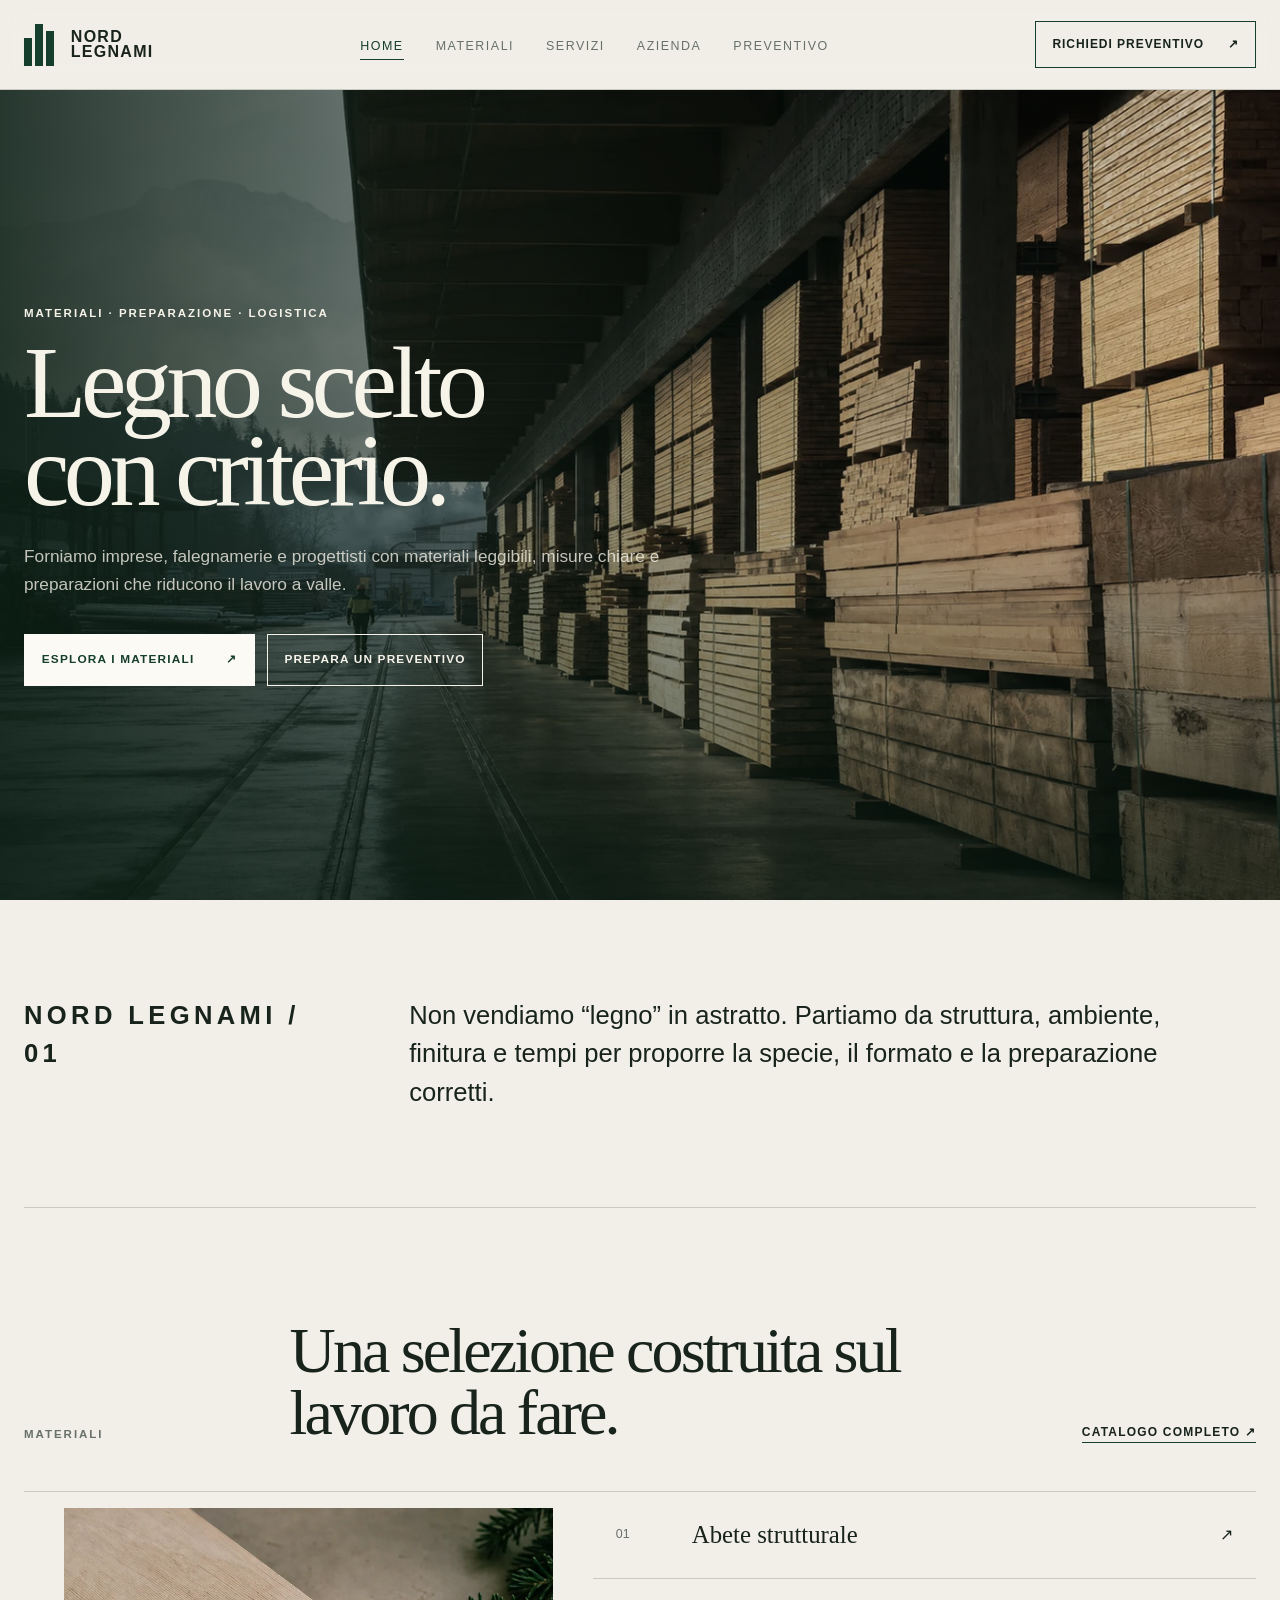
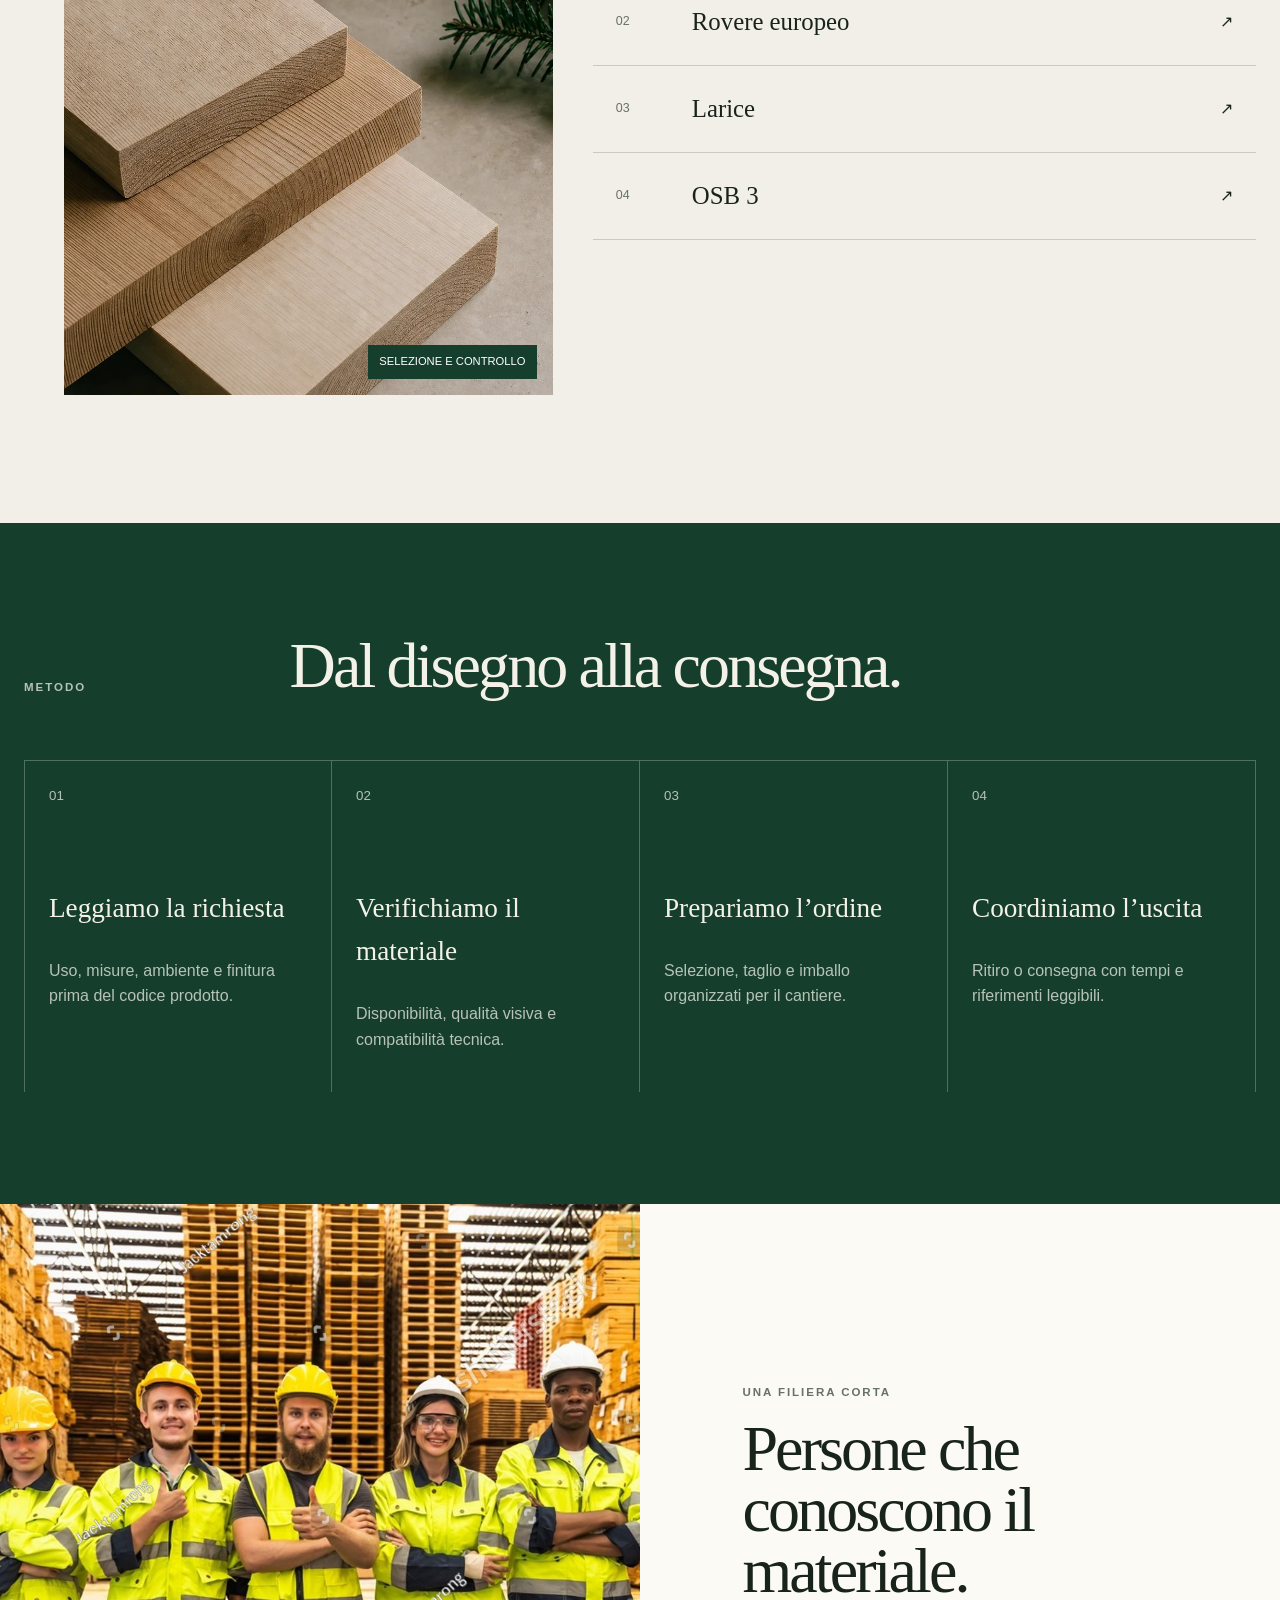
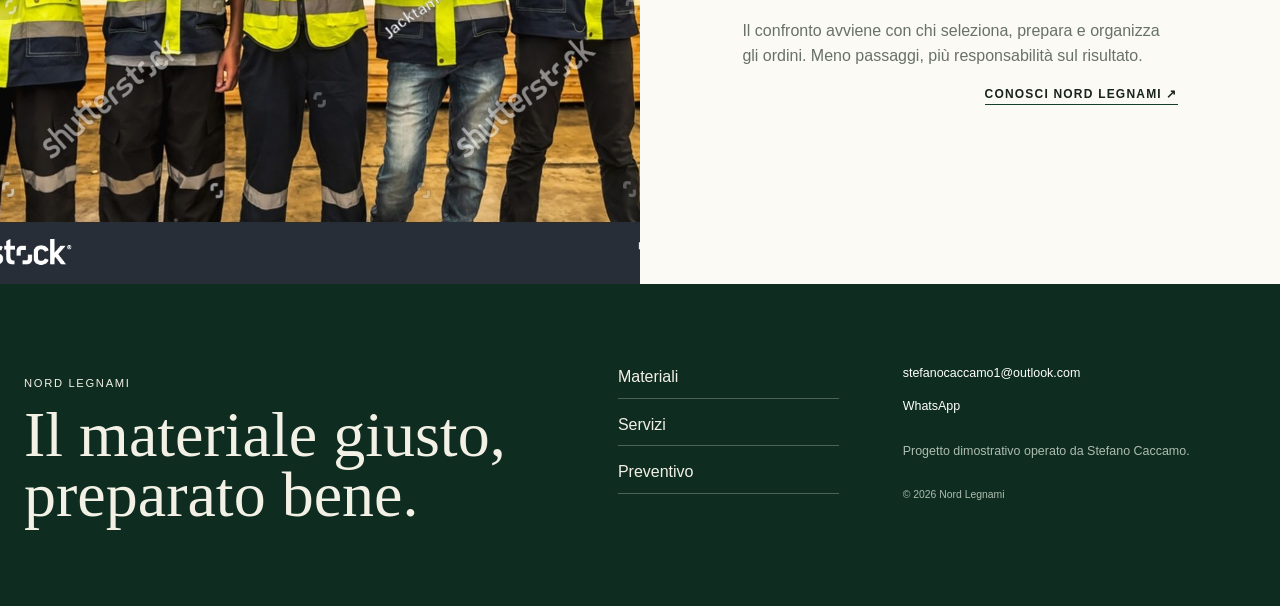
==== commit 1f3eea52: "Rebuild site as Nord Legnami" ====
--- a/index.html
+++ b/index.html
@@ -1,210 +1,41 @@
-<!DOCTYPE html>
-<html lang="it">
-<head>
-  <meta charset="UTF-8">
-  <meta name="viewport" content="width=device-width, initial-scale=1.0">
-  <meta
-    name="description"
-    content="F.lli Rinaldi Legnami: legname strutturale, pannelli, tavolame e servizi logistici per imprese, falegnamerie e professionisti."
-  >
-  <meta property="og:title" content="F.lli Rinaldi Legnami | Fornitura di legno">
-  <meta property="og:description" content="Legname, pannelli e logistica per imprese, cantieri e falegnamerie.">
-  <meta property="og:type" content="website">
-  <meta property="og:image" content="assets/images/hero/home-yard.jpg">
-  <meta name="twitter:card" content="summary_large_image">
-  <title>F.lli Rinaldi Legnami | Fornitura di legno per chi deve lavorare bene e in tempo</title>
-  <link rel="preconnect" href="https://fonts.googleapis.com">
-  <link rel="preconnect" href="https://fonts.gstatic.com" crossorigin>
-  <link href="https://fonts.googleapis.com/css2?family=Manrope:wght@400;500;600;700;800&family=Oswald:wght@400;500;600;700&display=swap" rel="stylesheet">
-  <link rel="icon" href="assets/images/gallery/timber-selection.jpg">
-  <link rel="preload" as="image" href="assets/images/hero/home-yard.jpg">
-  <link rel="stylesheet" href="assets/css/styles.css">
-</head>
-<body data-page="home" data-root=".">
-  <div data-component="header"></div>
-
-  <main>
-    <section class="hero hero-home" id="home">
-      <div class="hero-home-shell">
-        <div class="hero-frame reveal">
-          <div class="hero-stage-home">
-            <img
-              class="hero-image hero-image-home"
-              src="assets/images/hero/home-yard.jpg"
-              alt="Corsia di stoccaggio con tavolame e travi in deposito"
-              fetchpriority="high"
-            >
-            <div class="hero-stage-overlay">
-              <div class="container hero-stage-inner">
-                <div class="hero-copy hero-copy-minimal">
-                  <p class="eyebrow motion-item">Bergamo • forniture B2B</p>
-                  <h1 class="motion-item">Legno, pannelli e logistica con il passo del magazzino vero.</h1>
-                  <p class="hero-lead motion-item">
-                    Stock pronto, relazione diretta e preparazione rapida per imprese, cantieri e falegnamerie che non possono permettersi ritardi o materiali sbagliati.
-                  </p>
-                  <div class="hero-actions motion-item">
-                    <a class="btn btn-primary" href="https://wa.me/393331234567?text=Buongiorno%2C%20vorrei%20richiedere%20un%20preventivo%20per%20una%20fornitura%20di%20legname." data-contact-link="whatsapp" target="_blank" rel="noopener noreferrer">WhatsApp preventivi</a>
-                    <a class="btn btn-secondary" href="pages/contact.html" data-route="contact">Contatti completi</a>
-                  </div>
-                </div>
-              </div>
-            </div>
-          </div>
-        </div>
-      </div>
-    </section>
-
-    <section class="section section-band">
-      <div class="container stats-grid reveal" data-list="trustStats" data-render="trust-stats"></div>
-    </section>
-
-    <section class="section" id="materiali">
-      <div class="container section-header reveal">
-        <p class="eyebrow">Materiali e assortimento</p>
-        <h2>Dalla struttura al laboratorio, una fornitura che parte dal lavoro da fare.</h2>
-        <p class="section-intro">
-          Non presentiamo un catalogo vago: organizziamo le famiglie di prodotto in modo utile per chi deve comprare, tagliare, stoccare e montare.
-        </p>
-      </div>
-      <div class="container feature-grid reveal" data-list="serviceCategories" data-render="service-categories"></div>
-    </section>
-
-    <section class="section section-dark" id="azienda">
-      <div class="container split-layout reveal">
-        <div class="content-stack">
-          <p class="eyebrow">Azienda</p>
-          <h2>Una realta familiare che parla il linguaggio di magazzino, non quello della brochure.</h2>
-          <p class="section-intro">
-            F.lli Rinaldi Legnami cresce attorno a disponibilita, continuita di fornitura e persone riconoscibili. Il cliente trova risposte tecniche, tempi chiari e un interlocutore che conosce davvero il materiale.
-          </p>
-          <div class="bullet-list">
-            <article class="bullet-card motion-item">
-              <h3>Relazione diretta</h3>
-              <p>Contatto rapido con chi segue ordini, arrivi, alternative e preparazione materiale.</p>
-            </article>
-            <article class="bullet-card motion-item">
-              <h3>Stock operativo</h3>
-              <p>Materiale pensato per continuita di lavoro, non per vetrina.</p>
-            </article>
-            <article class="bullet-card motion-item">
-              <h3>Territorio e affidabilita</h3>
-              <p>Una presenza concreta per clienti che devono produrre, consegnare e montare.</p>
-            </article>
-          </div>
-          <a class="text-link motion-item" href="pages/about.html" data-route="about">Scopri l'azienda e il metodo di lavoro</a>
-        </div>
-        <div class="media-stack">
-          <img
-            class="stack-image stack-image-large motion-item"
-            src="assets/images/hero/about-team.jpg"
-            alt="Squadra in magazzino pronta a seguire ordini e forniture"
-            loading="lazy"
-            decoding="async"
-          >
-          <img
-            class="stack-image motion-item"
-            src="assets/images/gallery/quality-check.webp"
-            alt="Controllo qualita del legname in area di selezione"
-            loading="lazy"
-            decoding="async"
-          >
-        </div>
-      </div>
-    </section>
-
-    <section class="section" id="servizi">
-      <div class="container section-header reveal">
-        <p class="eyebrow">Servizi e operativita</p>
-        <h2>Ordini, taglio, supporto tecnico e consegne organizzate per chi deve restare in movimento.</h2>
-        <p class="section-intro">
-          Quando il materiale e corretto ma arriva nel modo sbagliato, il problema resta. Per questo il servizio e parte integrante della fornitura.
-        </p>
-      </div>
-      <div class="container timeline-grid reveal">
-        <article class="timeline-card motion-item">
-          <span class="timeline-index">01</span>
-          <h3>Verifica richiesta</h3>
-          <p>Controlliamo disponibilita, misure, impiego e tempi in modo rapido e chiaro.</p>
-        </article>
-        <article class="timeline-card motion-item">
-          <span class="timeline-index">02</span>
-          <h3>Preparazione ordine</h3>
-          <p>Impostiamo taglio, selezione e organizzazione del materiale prima del ritiro o della consegna.</p>
-        </article>
-        <article class="timeline-card motion-item">
-          <span class="timeline-index">03</span>
-          <h3>Consegna o ritiro</h3>
-          <p>Allineiamo uscita merce e tempi operativi con laboratorio, azienda o cantiere.</p>
-        </article>
-      </div>
-      <div class="container section-cta reveal">
-        <a class="btn btn-primary" href="pages/services.html" data-route="services">Vai alla pagina servizi</a>
-      </div>
-    </section>
-
-    <section class="section section-soft">
-      <div class="container gallery-panel reveal">
-        <div class="section-header compact-header">
-          <p class="eyebrow">Spazi e lavorazioni</p>
-          <h2>Un deposito che mostra ordine, scala e capacita di risposta.</h2>
-        </div>
-        <div class="gallery-grid">
-          <img class="gallery-image gallery-image-wide motion-item" src="assets/images/gallery/covered-warehouse.webp" alt="Magazzino coperto con corsie di stoccaggio per legname e pannelli" loading="lazy" decoding="async">
-          <img class="gallery-image motion-item" src="assets/images/gallery/plywood-selection.jpg" alt="Selezione di pannelli in area di stoccaggio" loading="lazy" decoding="async">
-          <img class="gallery-image motion-item" src="assets/images/gallery/timber-selection.jpg" alt="Selezione del tavolame in magazzino" loading="lazy" decoding="async">
-        </div>
-      </div>
-    </section>
-
-    <section class="section section-contact" id="contact-hub">
-      <div class="container section-header reveal">
-        <p class="eyebrow">Contatti</p>
-        <h2>Tre canali chiari per arrivare subito alla persona giusta.</h2>
-        <p class="section-intro">
-          Per preventivi, disponibilita, misure o consegne puoi scriverci, chiamarci o inviarci tutto su WhatsApp. La logica e semplice: meno passaggi, piu chiarezza.
-        </p>
-      </div>
-      <div class="container contact-grid reveal" data-list="contactChannels" data-render="contact-channels"></div>
-      <div class="container quick-quote-shell reveal">
-        <div class="section-header compact-header">
-          <p class="eyebrow">Preventivo rapido</p>
-          <h3>Lascia due dati e apri subito il messaggio WhatsApp precompilato.</h3>
-        </div>
-        <form class="quick-quote-form" data-quick-quote-form>
-          <label>
-            Nome
-            <input type="text" name="name" autocomplete="name" placeholder="Mario Rossi">
-          </label>
-          <label>
-            Telefono
-            <input type="tel" name="phone" autocomplete="tel" placeholder="+39 ...">
-          </label>
-          <label class="field-wide">
-            Materiali / misure / tempi
-            <textarea name="request" rows="3" placeholder="Es. 40 pannelli OSB 250x125, consegna entro mercoledì"></textarea>
-          </label>
-          <button class="btn btn-primary field-wide" type="submit">Apri WhatsApp con richiesta</button>
-        </form>
-      </div>
-      <div class="container contact-summary reveal">
-        <div class="summary-card motion-item">
-          <p class="summary-label">Sede</p>
-          <p class="summary-value" data-field="contact.address"></p>
-        </div>
-        <div class="summary-card motion-item">
-          <p class="summary-label">Orari</p>
-          <p class="summary-value" data-field="contact.hours"></p>
-        </div>
-        <div class="summary-card motion-item">
-          <p class="summary-label">Servizi</p>
-          <p class="summary-value">Fornitura, preparazione ordini, consegna e supporto tecnico-commerciale.</p>
-        </div>
-      </div>
-    </section>
-  </main>
-
-  <div data-component="footer"></div>
-
-  <script src="assets/js/main.js" defer></script>
-</body>
-</html>
+<!DOCTYPE html>
+<html lang="it">
+<head>
+<meta charset="UTF-8">
+<meta name="viewport" content="width=device-width,initial-scale=1">
+<meta name="description" content="Nord Legnami: legno strutturale, tavolame, pannelli e preparazione ordini per professionisti.">
+<title>Nord Legnami — Materiale per costruire bene</title>
+<link rel="stylesheet" href="assets/css/styles.css">
+</head>
+<body data-page="home" data-root=".">
+<div data-header></div>
+<main><section class="hero"><img src="assets/images/generated/nord-yard-v1.webp" alt="Deposito Nord Legnami con tavolame pronto alla selezione"><div class="hero-content">
+<p class="eyebrow">Materiali · preparazione · logistica</p>
+<h1>Legno scelto con criterio.</h1>
+<p class="hero-lead">Forniamo imprese, falegnamerie e progettisti con materiali leggibili, misure chiare e preparazioni che riducono il lavoro a valle.</p>
+<div class="actions">
+<a class="btn btn-light" href="pages/materials.html">Esplora i materiali <span>↗</span></a><a class="btn" href="pages/contact.html">Prepara un preventivo</a>
+</div>
+</div></section><section class="container intro-strip reveal"><p class="eyebrow">Nord Legnami / 01</p>
+<p>Non vendiamo “legno” in astratto. Partiamo da struttura, ambiente, finitura e tempi per proporre la specie, il formato e la preparazione corretti.</p></section><section class="container material-preview"><header class="section-heading reveal"><p class="eyebrow">Materiali</p>
+<h2>Una selezione costruita sul lavoro da fare.</h2>
+<a class="text-link" href="pages/materials.html">Catalogo completo ↗</a></header><div class="material-row reveal">
+<figure class="material-feature"><img src="assets/images/generated/nord-materials-v1.webp" alt="Campioni di legno massello con venature e spessori differenti"><span>Selezione e controllo</span></figure><div class="material-list" data-material-preview></div>
+</div></section><section class="process"><div class="container">
+<header class="section-heading"><p class="eyebrow">Metodo</p>
+<h2>Dal disegno alla consegna.</h2></header><div class="process-grid">
+<article><small>01</small><h3>Leggiamo la richiesta</h3>
+<p>Uso, misure, ambiente e finitura prima del codice prodotto.</p></article><article><small>02</small><h3>Verifichiamo il materiale</h3>
+<p>Disponibilità, qualità visiva e compatibilità tecnica.</p></article><article><small>03</small><h3>Prepariamo l’ordine</h3>
+<p>Selezione, taglio e imballo organizzati per il cantiere.</p></article><article><small>04</small><h3>Coordiniamo l’uscita</h3>
+<p>Ritiro o consegna con tempi e riferimenti leggibili.</p></article>
+</div>
+</div></section><section class="editorial-split"><img src="assets/images/hero/about-team.jpg" alt="Squadra al lavoro nel deposito"><div class="story-copy reveal">
+<p class="eyebrow">Una filiera corta</p>
+<h2>Persone che conoscono il materiale.</h2>
+<p>Il confronto avviene con chi seleziona, prepara e organizza gli ordini. Meno passaggi, più responsabilità sul risultato.</p>
+<a class="text-link" href="pages/about.html">Conosci Nord Legnami ↗</a>
+</div></section></main><div data-footer></div>
+<script src="assets/js/main.js" defer></script>
+</body>
+</html>
--- a/assets/css/styles.css
+++ b/assets/css/styles.css
@@ -1,1376 +1,5 @@
-:root {
-  --bg: #efe7db;
-  --bg-soft: #f7f1e7;
-  --surface: #fdf7ef;
-  --surface-strong: #fffaf4;
-  --surface-dark: #16120f;
-  --surface-dark-2: #231a15;
-  --text: #211913;
-  --muted: #64574d;
-  --muted-soft: #8f806f;
-  --line: rgba(58, 40, 27, 0.14);
-  --line-strong: rgba(255, 255, 255, 0.14);
-  --accent: #bc6934;
-  --accent-strong: #e88c4d;
-  --accent-deep: #7b431a;
-  --success: #2f6c54;
-  --shadow: 0 24px 60px rgba(32, 23, 17, 0.12);
-  --shadow-deep: 0 32px 80px rgba(10, 8, 7, 0.34);
-  --radius: 24px;
-  --radius-sm: 18px;
-  --container: min(1200px, calc(100vw - 2rem));
-  --header-h: 86px;
-  --space-stack: clamp(0.95rem, 1.8vw, 1.3rem);
-  --space-stack-lg: clamp(1.3rem, 2.6vw, 1.9rem);
-  --space-grid: clamp(1rem, 1.9vw, 1.35rem);
-  --space-layout: clamp(1.6rem, 3vw, 2.35rem);
-  --panel-padding: clamp(1.15rem, 2vw, 1.45rem);
-  --panel-padding-lg: clamp(1.3rem, 2.6vw, 1.85rem);
-  --section-stack-gap: clamp(1.6rem, 3vw, 2.3rem);
-  --section-stack-gap-tight: clamp(1.15rem, 2.2vw, 1.6rem);
-}
-
-*,
-*::before,
-*::after {
-  box-sizing: border-box;
-}
-
-html {
-  scroll-behavior: smooth;
-}
-
-body {
-  margin: 0;
-  min-height: 100vh;
-  color: var(--text);
-  background:
-    radial-gradient(circle at top left, rgba(188, 105, 52, 0.18), transparent 22%),
-    radial-gradient(circle at 100% 10%, rgba(52, 38, 28, 0.12), transparent 28%),
-    linear-gradient(180deg, #f6f0e5 0%, var(--bg) 48%, #ede2d4 100%);
-  font-family: "Manrope", sans-serif;
-  line-height: 1.6;
-}
-
-body.is-menu-open {
-  overflow: hidden;
-}
-
-body::before {
-  content: "";
-  position: fixed;
-  inset: 0;
-  z-index: -1;
-  pointer-events: none;
-  background-image:
-    linear-gradient(rgba(255, 255, 255, 0.03) 1px, transparent 1px),
-    linear-gradient(90deg, rgba(255, 255, 255, 0.03) 1px, transparent 1px);
-  background-size: 28px 28px;
-  mask-image: linear-gradient(180deg, rgba(0, 0, 0, 0.45), transparent 90%);
-}
-
-a {
-  color: inherit;
-  text-decoration: none;
-}
-
-p a,
-li a {
-  text-decoration: underline;
-  text-decoration-thickness: 1.5px;
-  text-underline-offset: 0.18em;
-}
-
-img {
-  max-width: 100%;
-  display: block;
-}
-
-button,
-input,
-textarea,
-select {
-  font: inherit;
-}
-
-.container {
-  width: var(--container);
-  margin: 0 auto;
-}
-
-.section > .container + .container {
-  margin-top: var(--section-stack-gap);
-}
-
-.section {
-  padding: clamp(4rem, 8vw, 6.5rem) 0;
-  scroll-margin-top: calc(var(--header-h) + 20px);
-}
-
-.section-band {
-  padding-top: 2rem;
-}
-
-.section-soft {
-  background:
-    linear-gradient(180deg, rgba(255, 250, 244, 0.8), rgba(247, 241, 231, 0.92));
-}
-
-.section-dark {
-  color: #f5ede4;
-  background:
-    radial-gradient(circle at top left, rgba(232, 140, 77, 0.16), transparent 24%),
-    radial-gradient(circle at right 20%, rgba(255, 255, 255, 0.05), transparent 22%),
-    linear-gradient(180deg, #17110d 0%, #241913 100%);
-}
-
-.section-contact {
-  background:
-    linear-gradient(180deg, rgba(255, 250, 244, 0.55), rgba(239, 231, 219, 0.95));
-}
-
-.site-header {
-  position: sticky;
-  top: 0;
-  z-index: 100;
-  min-height: var(--header-h);
-  border-bottom: 1px solid rgba(50, 37, 27, 0.1);
-  backdrop-filter: blur(16px);
-  background: rgba(248, 242, 232, 0.82);
-}
-
-.site-header-inner {
-  min-height: var(--header-h);
-  position: relative;
-  display: grid;
-  grid-template-columns: auto 1fr auto auto;
-  align-items: center;
-  gap: 1rem;
-}
-
-.brand {
-  display: inline-flex;
-  align-items: center;
-  gap: 0.8rem;
-  min-width: 0;
-}
-
-.brand-mark {
-  width: 0.95rem;
-  height: 0.95rem;
-  flex: 0 0 auto;
-  border-radius: 0.2rem;
-  background:
-    linear-gradient(135deg, var(--accent-strong), var(--accent-deep));
-  box-shadow: 0 0 0 1px rgba(255, 255, 255, 0.18);
-  transform: rotate(45deg);
-}
-
-.brand-text {
-  display: grid;
-  gap: 0.1rem;
-}
-
-.brand-name {
-  font-family: "Oswald", sans-serif;
-  font-size: 1.55rem;
-  font-weight: 600;
-  letter-spacing: 0.04em;
-  text-transform: uppercase;
-  line-height: 1;
-}
-
-.brand-tagline {
-  font-size: 0.72rem;
-  letter-spacing: 0.16em;
-  text-transform: uppercase;
-  color: var(--muted-soft);
-}
-
-.main-nav {
-  justify-self: center;
-}
-
-.nav-list,
-.footer-links {
-  list-style: none;
-  margin: 0;
-  padding: 0;
-}
-
-.nav-list {
-  display: flex;
-  flex-wrap: wrap;
-  align-items: center;
-  justify-content: center;
-  gap: 0.35rem;
-}
-
-.nav-list a {
-  display: inline-flex;
-  align-items: center;
-  min-height: 38px;
-  padding: 0 0.85rem;
-  border-radius: 999px;
-  font-size: 0.82rem;
-  font-weight: 700;
-  letter-spacing: 0.08em;
-  text-transform: uppercase;
-  color: rgba(33, 25, 19, 0.82);
-  transition: background-color 180ms ease, color 180ms ease, transform 180ms ease;
-}
-
-.nav-list a:hover,
-.nav-list a:focus-visible,
-.nav-list a.is-active {
-  color: var(--text);
-  background: rgba(188, 105, 52, 0.14);
-  outline: none;
-}
-
-a:focus-visible,
-button:focus-visible {
-  outline: 2px solid var(--accent-deep);
-  outline-offset: 3px;
-}
-
-.header-utility {
-  display: inline-flex;
-  align-items: center;
-  gap: 0.85rem;
-}
-
-.header-phone {
-  display: inline-flex;
-  align-items: center;
-  gap: 0.55rem;
-  padding: 0.65rem 0.9rem;
-  border-radius: 999px;
-  border: 1px solid var(--line);
-  background: rgba(255, 255, 255, 0.56);
-  font-size: 0.9rem;
-  font-weight: 700;
-}
-
-.header-phone::before {
-  content: "";
-  width: 0.55rem;
-  height: 0.55rem;
-  border-radius: 999px;
-  background: var(--success);
-  box-shadow: 0 0 0 4px rgba(47, 108, 84, 0.12);
-}
-
-.menu-toggle {
-  display: none;
-  width: 46px;
-  height: 46px;
-  align-items: center;
-  justify-content: center;
-  flex-direction: column;
-  gap: 0.28rem;
-  border: 1px solid var(--line);
-  border-radius: 14px;
-  background: rgba(255, 255, 255, 0.72);
-  cursor: pointer;
-}
-
-.menu-line {
-  width: 18px;
-  height: 2px;
-  background: var(--text);
-  transition: transform 180ms ease, opacity 180ms ease;
-}
-
-h1,
-h2,
-h3 {
-  margin: 0;
-  font-family: "Oswald", sans-serif;
-  letter-spacing: 0.02em;
-  text-wrap: balance;
-}
-
-h1 {
-  font-size: clamp(3rem, 7vw, 6.1rem);
-  line-height: 0.95;
-}
-
-.inner-hero h1 {
-  font-size: clamp(2.3rem, 4.6vw, 4.1rem);
-  line-height: 1;
-}
-
-h2 {
-  font-size: clamp(2.2rem, 5vw, 4rem);
-  line-height: 0.98;
-}
-
-h3 {
-  font-size: 1.52rem;
-  line-height: 1;
-}
-
-.eyebrow {
-  margin: 0;
-  font-size: 0.78rem;
-  font-weight: 800;
-  letter-spacing: 0.18em;
-  text-transform: uppercase;
-  color: var(--accent-deep);
-}
-
-.section-dark .eyebrow {
-  color: rgba(255, 226, 201, 0.82);
-}
-
-.hero,
-.inner-hero {
-  padding-top: clamp(2.8rem, 7vw, 5rem);
-}
-
-.hero-home {
-  padding-top: 1.2rem;
-}
-
-.hero-home-shell {
-  width: min(1440px, calc(100vw - 1rem));
-  margin: 0 auto;
-  padding-top: clamp(0.25rem, 1vw, 0.75rem);
-}
-
-.hero-frame {
-  padding: 0;
-  border-radius: 0;
-  background: transparent;
-  border: 0;
-  box-shadow: none;
-}
-
-.hero-shell,
-.inner-hero-shell {
-  display: grid;
-  gap: var(--space-layout);
-  align-items: stretch;
-}
-
-.hero-shell {
-  grid-template-columns: minmax(0, 1.2fr) minmax(0, 0.8fr);
-}
-
-.hero-copy,
-.content-stack {
-  display: grid;
-  gap: var(--space-stack);
-  align-content: start;
-}
-
-.hero-copy {
-  position: relative;
-  z-index: 2;
-  padding: var(--panel-padding-lg);
-  border: 1px solid rgba(255, 255, 255, 0.18);
-  border-radius: var(--radius);
-  color: #fff3e7;
-  background:
-    linear-gradient(180deg, rgba(24, 18, 13, 0.76), rgba(18, 14, 10, 0.88));
-  box-shadow: var(--shadow-deep);
-}
-
-.hero-copy .eyebrow,
-.hero-copy .hero-lead,
-.hero-copy h1,
-.hero-copy .hero-notes {
-  color: inherit;
-}
-
-.hero-lead,
-.section-intro {
-  margin: 0;
-  max-width: 62ch;
-  font-size: 1.04rem;
-  color: var(--muted);
-}
-
-.hero-copy .hero-lead {
-  max-width: 38ch;
-  color: rgba(255, 243, 231, 0.84);
-}
-
-.hero-stage-home {
-  position: relative;
-  display: grid;
-  align-items: end;
-  min-height: clamp(420px, 46vw, 620px);
-  overflow: hidden;
-  background: #120d0a;
-  border-radius: var(--radius);
-  isolation: isolate;
-  box-shadow: var(--shadow-deep);
-}
-
-.hero-stage-home::before {
-  content: none;
-}
-
-.hero-stage-home::after {
-  content: "";
-  position: absolute;
-  inset: 0;
-  z-index: 1;
-  background:
-    linear-gradient(90deg, rgba(12, 9, 7, 0.78) 0%, rgba(12, 9, 7, 0.38) 38%, rgba(12, 9, 7, 0.12) 68%, rgba(12, 9, 7, 0.18) 100%),
-    linear-gradient(180deg, rgba(12, 9, 7, 0.18) 0%, rgba(12, 9, 7, 0.36) 100%);
-  pointer-events: none;
-}
-
-.hero-stage-overlay {
-  grid-area: 1 / 1;
-  position: relative;
-  z-index: 2;
-  display: flex;
-  align-items: end;
-  min-height: inherit;
-  padding: clamp(2.4rem, 5vw, 4rem) 0;
-}
-
-.hero-stage-inner {
-  width: 100%;
-  display: flex;
-  justify-content: center;
-}
-
-.hero-copy-minimal {
-  max-width: min(46rem, 62vw);
-  padding: var(--panel-padding);
-  border: 1px solid rgba(255, 243, 231, 0.14);
-  border-radius: calc(var(--radius) - 2px);
-  background: linear-gradient(180deg, rgba(18, 13, 10, 0.46), rgba(18, 13, 10, 0.58));
-  backdrop-filter: blur(10px);
-  box-shadow: 0 16px 36px rgba(10, 7, 6, 0.16);
-}
-
-.hero-copy-minimal h1 {
-  max-width: 13ch;
-}
-
-.hero-copy-minimal .hero-lead {
-  max-width: 44ch;
-}
-
-.hero-media,
-.feature-banner-image,
-.gallery-image,
-.stack-image {
-  border-radius: var(--radius);
-  box-shadow: var(--shadow);
-}
-
-.gallery-image,
-.stack-image,
-.feature-banner-image {
-  aspect-ratio: 16 / 10;
-}
-
-.hero-media {
-  position: relative;
-  min-height: 100%;
-  overflow: hidden;
-}
-
-.hero-media::after {
-  content: "";
-  position: absolute;
-  inset: 0;
-  border-radius: inherit;
-  background:
-    linear-gradient(180deg, rgba(12, 9, 7, 0.06), rgba(12, 9, 7, 0.26));
-  pointer-events: none;
-}
-
-.hero-image {
-  width: 100%;
-  height: 100%;
-  min-height: 560px;
-  object-fit: cover;
-}
-
-.inner-hero .hero-image {
-  min-height: clamp(320px, 34vw, 430px);
-}
-
-.hero-image-home {
-  grid-area: 1 / 1;
-  min-height: 100%;
-  height: 100%;
-  object-position: center center;
-  border-radius: inherit;
-}
-
-.hero-panel,
-.info-panel {
-  padding: var(--panel-padding);
-  border-radius: var(--radius-sm);
-  background: rgba(255, 248, 239, 0.78);
-  border: 1px solid rgba(61, 42, 28, 0.12);
-  box-shadow: var(--shadow);
-}
-
-.hero-panel {
-  align-self: end;
-  max-width: 26rem;
-  margin-top: -7rem;
-  margin-left: 2rem;
-}
-
-.panel-label,
-.summary-label {
-  margin: 0 0 0.8rem;
-  font-size: 0.8rem;
-  font-weight: 800;
-  letter-spacing: 0.14em;
-  text-transform: uppercase;
-  color: var(--accent-deep);
-}
-
-.hero-panel-list {
-  margin: 0;
-  padding-left: 1.15rem;
-  color: var(--muted);
-}
-
-.hero-panel-list li + li {
-  margin-top: 0.55rem;
-}
-
-.hero-actions {
-  display: flex;
-  flex-wrap: wrap;
-  gap: var(--space-stack);
-}
-
-.hero-notes {
-  display: flex;
-  flex-wrap: wrap;
-  gap: var(--space-stack);
-  align-items: center;
-  font-size: 0.88rem;
-  letter-spacing: 0.08em;
-  text-transform: uppercase;
-}
-
-.hero-notes span:last-child {
-  padding: 0.35rem 0.6rem;
-  border-radius: 999px;
-  background: rgba(255, 255, 255, 0.08);
-}
-
-.btn,
-.text-link {
-  display: inline-flex;
-  align-items: center;
-  justify-content: center;
-}
-
-.btn {
-  min-height: 52px;
-  padding: 0.9rem 1.2rem;
-  border-radius: 999px;
-  border: 1px solid transparent;
-  font-weight: 800;
-  letter-spacing: 0.04em;
-  transition: transform 160ms ease, background-color 160ms ease, border-color 160ms ease, color 160ms ease;
-}
-
-.btn:hover,
-.btn:focus-visible,
-.text-link:hover,
-.text-link:focus-visible {
-  transform: translateY(-1px);
-  outline: none;
-}
-
-.btn:focus-visible,
-.text-link:focus-visible,
-.contact-card-link:focus-visible,
-.footer-links a:focus-visible,
-.footer-top-link:focus-visible,
-.header-phone:focus-visible,
-.brand:focus-visible {
-  outline: 2px solid var(--accent-deep);
-  outline-offset: 3px;
-}
-
-.btn-primary {
-  background: linear-gradient(135deg, var(--accent-strong), var(--accent));
-  color: #1c120b;
-}
-
-.btn-secondary {
-  background: rgba(255, 255, 255, 0.74);
-  border-color: rgba(48, 35, 26, 0.1);
-  color: var(--text);
-}
-
-.btn-tertiary {
-  background: transparent;
-  border-color: rgba(255, 243, 231, 0.24);
-  color: inherit;
-}
-
-.section-dark .btn-secondary,
-.section-dark .btn-tertiary {
-  color: #f7efe7;
-  background: rgba(255, 255, 255, 0.08);
-  border-color: rgba(255, 255, 255, 0.14);
-}
-
-.text-link {
-  justify-content: flex-start;
-  gap: 0.55rem;
-  font-weight: 800;
-  color: var(--accent-deep);
-}
-
-.text-link::after {
-  content: ">";
-  font-size: 0.9em;
-}
-
-.section-header,
-.compact-header {
-  display: grid;
-  gap: var(--space-stack);
-}
-
-.compact-header {
-  margin-bottom: var(--section-stack-gap-tight);
-}
-
-.stats-grid,
-.feature-grid,
-.card-grid,
-.contact-grid,
-.timeline-grid,
-.bullet-list,
-.gallery-grid,
-.contact-summary,
-.footer-links,
-.service-pillars {
-  display: grid;
-  gap: var(--space-grid);
-}
-
-.stats-grid {
-  grid-template-columns: repeat(4, minmax(0, 1fr));
-}
-
-.stat-card,
-.feature-card,
-.service-card,
-.bullet-card,
-.timeline-card,
-.contact-card,
-.summary-card {
-  position: relative;
-  padding: var(--panel-padding);
-  border-radius: var(--radius-sm);
-  border: 1px solid var(--line);
-  background: rgba(255, 250, 244, 0.72);
-  box-shadow: var(--shadow);
-  overflow: hidden;
-}
-
-.stat-card::before,
-.feature-card::before,
-.service-card::before,
-.timeline-card::before,
-.contact-card::before,
-.summary-card::before {
-  content: "";
-  position: absolute;
-  inset: 0 0 auto;
-  height: 3px;
-  background: linear-gradient(90deg, var(--accent), transparent);
-}
-
-.stat-value {
-  margin: 0;
-  font-family: "Oswald", sans-serif;
-  font-size: 2.45rem;
-  line-height: 0.95;
-}
-
-.stat-label,
-.feature-card p,
-.service-card p,
-.bullet-card p,
-.timeline-card p,
-.contact-card p,
-.summary-value,
-.footer-copy p,
-.footer-contact a,
-.footer-bottom {
-  margin: 0;
-  color: var(--muted);
-}
-
-.feature-grid,
-.service-pillars,
-.card-grid,
-.contact-grid {
-  grid-template-columns: repeat(2, minmax(0, 1fr));
-}
-
-.feature-card,
-.service-card,
-.contact-card {
-  display: grid;
-  gap: var(--space-stack);
-}
-
-.feature-index,
-.timeline-index,
-.contact-kicker {
-  display: inline-flex;
-  align-items: center;
-  justify-content: center;
-  width: fit-content;
-  min-width: 3rem;
-  padding: 0.28rem 0.55rem;
-  border-radius: 999px;
-  background: rgba(188, 105, 52, 0.12);
-  color: var(--accent-deep);
-  font-size: 0.8rem;
-  font-weight: 800;
-  letter-spacing: 0.12em;
-  text-transform: uppercase;
-}
-
-.split-layout {
-  display: grid;
-  gap: var(--space-layout);
-  grid-template-columns: minmax(0, 1fr) minmax(300px, 0.95fr);
-  align-items: center;
-}
-
-.media-stack {
-  display: grid;
-  gap: var(--space-grid);
-}
-
-.stack-image {
-  width: 100%;
-  height: 250px;
-  object-fit: cover;
-}
-
-.stack-image-large {
-  height: 420px;
-}
-
-.timeline-grid {
-  grid-template-columns: repeat(3, minmax(0, 1fr));
-}
-
-.timeline-card,
-.process-step {
-  display: grid;
-  gap: var(--space-stack);
-}
-
-.process-shell {
-  display: grid;
-  gap: var(--section-stack-gap-tight);
-}
-
-.process-rail {
-  display: grid;
-  grid-template-columns: repeat(4, minmax(0, 1fr));
-  gap: var(--space-grid);
-}
-
-.process-step {
-  padding: var(--panel-padding);
-  border-radius: var(--radius-sm);
-  border: 1px solid var(--line-strong);
-  background: rgba(255, 255, 255, 0.06);
-}
-
-.section-dark .section-intro,
-.section-dark .service-card p,
-.section-dark .timeline-card p,
-.section-dark .process-step p,
-.section-dark .bullet-card p {
-  color: rgba(245, 237, 228, 0.72);
-}
-
-.section-dark .service-card,
-.section-dark .timeline-card,
-.section-dark .bullet-card,
-.section-dark .summary-card {
-  background: rgba(255, 255, 255, 0.05);
-  border-color: rgba(255, 255, 255, 0.12);
-}
-
-.gallery-panel {
-  display: grid;
-  gap: var(--section-stack-gap-tight);
-}
-
-.gallery-grid {
-  grid-template-columns: repeat(2, minmax(0, 1fr));
-}
-
-.gallery-grid-tight {
-  align-self: stretch;
-}
-
-.gallery-image {
-  width: 100%;
-  height: 280px;
-  object-fit: cover;
-}
-
-.gallery-image-wide {
-  grid-column: 1 / -1;
-  height: 360px;
-}
-
-.section-cta {
-  margin-top: 0;
-}
-
-.contact-card {
-  align-content: start;
-}
-
-.contact-card-value {
-  font-family: "Oswald", sans-serif;
-  font-size: 1.75rem;
-  line-height: 1;
-}
-
-.contact-card-link {
-  font-weight: 800;
-  color: var(--accent-deep);
-}
-
-.contact-summary {
-  grid-template-columns: repeat(3, minmax(0, 1fr));
-  gap: var(--space-grid);
-  margin-top: 0;
-  padding-top: var(--section-stack-gap-tight);
-  border-top: 1px solid rgba(61, 42, 28, 0.12);
-}
-
-.quick-quote-shell {
-  display: grid;
-  gap: var(--section-stack-gap-tight);
-}
-
-.quick-quote-form {
-  display: grid;
-  grid-template-columns: repeat(2, minmax(0, 1fr));
-  gap: var(--space-grid);
-  padding: var(--panel-padding);
-  border-radius: var(--radius-sm);
-  border: 1px solid var(--line);
-  background: rgba(255, 250, 244, 0.8);
-  box-shadow: var(--shadow);
-}
-
-.quick-quote-form label {
-  display: grid;
-  gap: 0.45rem;
-  font-size: 0.86rem;
-  font-weight: 700;
-  color: var(--muted);
-}
-
-.quick-quote-form input,
-.quick-quote-form textarea {
-  width: 100%;
-  border: 1px solid rgba(61, 42, 28, 0.24);
-  border-radius: 12px;
-  padding: 0.7rem 0.8rem;
-  background: rgba(255, 255, 255, 0.9);
-}
-
-.quick-quote-form textarea {
-  resize: vertical;
-}
-
-.quick-quote-form .field-wide {
-  grid-column: 1 / -1;
-}
-
-.summary-card {
-  min-height: 100%;
-  padding: 0;
-  border: 0;
-  border-radius: 0;
-  background: transparent;
-  box-shadow: none;
-}
-
-.contact-summary .summary-card::before {
-  content: none;
-}
-
-.summary-value {
-  font-size: 1.02rem;
-  font-weight: 700;
-}
-
-.feature-banner {
-  display: grid;
-  grid-template-columns: minmax(0, 1fr) minmax(280px, 0.9fr);
-  gap: var(--space-layout);
-  align-items: center;
-  padding: var(--panel-padding-lg);
-  border-radius: var(--radius);
-  border: 1px solid var(--line);
-  background: rgba(255, 251, 246, 0.68);
-  box-shadow: var(--shadow);
-}
-
-.feature-banner-image {
-  width: 100%;
-  height: 100%;
-  min-height: 280px;
-  object-fit: cover;
-}
-
-.info-panel {
-  display: grid;
-  gap: var(--space-stack);
-}
-
-.info-row {
-  display: grid;
-  gap: 0.25rem;
-  padding-top: var(--space-stack);
-  border-top: 1px solid rgba(61, 42, 28, 0.1);
-}
-
-.info-row:first-of-type {
-  padding-top: 0;
-  border-top: 0;
-}
-
-.info-row span {
-  font-size: 0.82rem;
-  font-weight: 800;
-  letter-spacing: 0.14em;
-  text-transform: uppercase;
-  color: var(--muted-soft);
-}
-
-.site-footer {
-  color: #f5ede4;
-  background:
-    linear-gradient(180deg, #211712 0%, #120d0a 100%);
-  border-top: 1px solid rgba(255, 255, 255, 0.06);
-}
-
-.site-fallback {
-  position: sticky;
-  top: 0;
-  z-index: 200;
-  padding: 0.65rem 1rem;
-  text-align: center;
-  font-weight: 700;
-  color: #fff3e7;
-  background: #7b431a;
-}
-
-.footer-shell {
-  padding: 2rem 0 1.2rem;
-  display: grid;
-  gap: var(--space-stack-lg);
-}
-
-.footer-main {
-  display: grid;
-  grid-template-columns: minmax(0, 1.1fr) repeat(2, minmax(0, 0.8fr));
-  gap: var(--space-layout);
-  align-items: start;
-}
-
-.footer-copy,
-.footer-contact,
-.footer-nav {
-  display: grid;
-  gap: var(--space-stack);
-}
-
-.footer-kicker {
-  margin: 0;
-  font-size: 0.76rem;
-  font-weight: 800;
-  letter-spacing: 0.18em;
-  text-transform: uppercase;
-  color: rgba(255, 220, 189, 0.72);
-}
-
-.footer-brand {
-  margin: 0;
-  font-family: "Oswald", sans-serif;
-  font-size: 2rem;
-  line-height: 1;
-}
-
-.footer-contact a,
-.footer-links a,
-.footer-top-link {
-  color: #fff3e7;
-}
-
-.footer-links {
-  grid-template-columns: repeat(2, minmax(0, 1fr));
-}
-
-.footer-links a {
-  display: inline-flex;
-  align-items: center;
-  min-height: 40px;
-}
-
-.footer-bottom {
-  display: flex;
-  justify-content: space-between;
-  gap: var(--space-stack);
-  padding-top: 1rem;
-  border-top: 1px solid rgba(255, 255, 255, 0.08);
-  flex-wrap: wrap;
-}
-
-.footer-top-link {
-  font-weight: 800;
-}
-
-.reveal {
-  opacity: 1;
-  transform: none;
-}
-
-.motion-item {
-  --delay: 0ms;
-  opacity: 1;
-  transform: none;
-}
-
-.reveal.is-visible {
-  animation: reveal-block 520ms ease both;
-}
-
-.reveal.is-visible .motion-item {
-  animation: reveal-item 560ms ease both;
-  animation-delay: var(--delay);
-}
-
-body.is-ready .hero-copy > .motion-item,
-body.is-ready .hero-panel,
-body.is-ready .hero-media,
-body.is-ready .site-header {
-  animation: reveal-item 620ms ease both;
-}
-
-body.is-ready .hero-copy > .motion-item:nth-child(1) {
-  animation-delay: 80ms;
-}
-
-body.is-ready .hero-copy > .motion-item:nth-child(2) {
-  animation-delay: 140ms;
-}
-
-body.is-ready .hero-copy > .motion-item:nth-child(3) {
-  animation-delay: 200ms;
-}
-
-body.is-ready .hero-copy > .motion-item:nth-child(4) {
-  animation-delay: 260ms;
-}
-
-body.is-ready .hero-copy > .motion-item:nth-child(5) {
-  animation-delay: 320ms;
-}
-
-body.is-ready .hero-media {
-  animation-delay: 180ms;
-}
-
-body.is-ready .hero-panel {
-  animation-delay: 360ms;
-}
-
-@keyframes reveal-block {
-  from {
-    opacity: 0.96;
-    transform: translateY(12px);
-  }
-
-  to {
-    opacity: 1;
-    transform: translateY(0);
-  }
-}
-
-@keyframes reveal-item {
-  from {
-    opacity: 0;
-    transform: translateY(12px);
-  }
-
-  to {
-    opacity: 1;
-    transform: translateY(0);
-  }
-}
-
-@media (min-width: 861px) {
-  .inner-hero-shell {
-    grid-template-columns: minmax(0, 0.92fr) minmax(360px, 1.08fr);
-    align-items: center;
-  }
-}
-
-@media (max-width: 1180px) {
-  .site-header-inner {
-    grid-template-columns: auto 1fr auto;
-  }
-
-  .header-utility,
-  .header-phone {
-    display: none;
-  }
-
-  .hero-shell,
-  .split-layout,
-  .feature-banner,
-  .footer-main {
-    grid-template-columns: 1fr;
-  }
-
-  .hero-panel {
-    margin: 0;
-    max-width: none;
-  }
-
-  .stats-grid,
-  .timeline-grid,
-  .process-rail,
-  .contact-summary {
-    grid-template-columns: repeat(2, minmax(0, 1fr));
-  }
-}
-
-@media (max-width: 860px) {
-  :root {
-    --header-h: 72px;
-    --container: min(100vw - 1rem, 100%);
-    --space-stack: 0.95rem;
-    --space-stack-lg: 1.35rem;
-    --space-grid: 0.95rem;
-    --space-layout: 1.35rem;
-    --panel-padding: 1rem;
-    --panel-padding-lg: 1.2rem;
-    --section-stack-gap: 1.4rem;
-    --section-stack-gap-tight: 1rem;
-  }
-
-  .site-header-inner {
-    grid-template-columns: 1fr auto;
-    gap: 0.75rem;
-  }
-
-  .brand-name {
-    font-size: 1.3rem;
-  }
-
-  .brand-tagline {
-    font-size: 0.66rem;
-  }
-
-  .menu-toggle {
-    display: inline-flex;
-  }
-
-  .main-nav {
-    position: absolute;
-    top: calc(100% - 0.1rem);
-    right: 0;
-    left: auto;
-    width: auto;
-    min-width: 0;
-    max-width: calc(100vw - 1rem);
-    opacity: 0;
-    max-height: 0;
-    overflow: hidden;
-    pointer-events: none;
-    transform: translateY(-10px);
-    padding: 0;
-    border-radius: 18px;
-    border: 1px solid rgba(55, 40, 27, 0.08);
-    background: rgba(253, 247, 239, 0.96);
-    box-shadow: 0 24px 52px rgba(23, 17, 12, 0.18);
-    transition: max-height 220ms ease, opacity 220ms ease, transform 220ms ease;
-  }
-
-  .nav-list {
-    display: grid;
-    gap: 0.2rem;
-    padding: 0.45rem;
-    justify-items: end;
-  }
-
-  .nav-list a {
-    width: auto;
-    justify-content: flex-end;
-    border-radius: 14px;
-    min-height: 34px;
-    padding: 0.58rem 0.8rem;
-  }
-
-  .site-header.is-menu-open .main-nav {
-    max-height: 420px;
-    opacity: 1;
-    pointer-events: auto;
-    transform: translateY(0);
-  }
-
-  .site-header.is-menu-open .menu-line:nth-child(1) {
-    transform: translateY(6px) rotate(45deg);
-  }
-
-  .site-header.is-menu-open .menu-line:nth-child(2) {
-    opacity: 0;
-  }
-
-  .site-header.is-menu-open .menu-line:nth-child(3) {
-    transform: translateY(-6px) rotate(-45deg);
-  }
-
-  .hero-shell,
-  .inner-hero-shell,
-  .feature-grid,
-  .service-pillars,
-  .card-grid,
-  .contact-grid,
-  .quick-quote-form,
-  .timeline-grid,
-  .gallery-grid,
-  .contact-summary,
-  .stats-grid,
-  .process-rail,
-  .footer-links {
-    grid-template-columns: 1fr;
-  }
-
-  .hero-copy {
-    order: 2;
-  }
-
-  .hero-media {
-    order: 1;
-  }
-
-  .hero-stage-home {
-    min-height: 520px;
-  }
-
-  .hero-stage-home::after {
-    background:
-      linear-gradient(180deg, rgba(12, 9, 7, 0.18) 0%, rgba(12, 9, 7, 0.48) 56%, rgba(12, 9, 7, 0.72) 100%);
-  }
-
-  .hero-stage-overlay {
-    padding: 2rem 0.9rem 1.5rem;
-  }
-
-  .hero-copy-minimal {
-    max-width: 100%;
-  }
-
-  .hero-image {
-    min-height: 360px;
-  }
-
-  .stack-image-large,
-  .gallery-image-wide {
-    height: 300px;
-  }
-
-  .gallery-image,
-  .stack-image,
-  .feature-banner-image {
-    min-height: 220px;
-    height: 220px;
-  }
-
-  .hero-actions {
-    flex-direction: column;
-    align-items: stretch;
-  }
-
-  .hero-actions .btn {
-    width: 100%;
-  }
-}
-
-@media (max-width: 520px) {
-  :root {
-    --space-stack: 0.85rem;
-    --space-stack-lg: 1.1rem;
-    --space-grid: 0.85rem;
-    --space-layout: 1.1rem;
-    --panel-padding: 0.95rem;
-    --panel-padding-lg: 1rem;
-    --section-stack-gap: 1.15rem;
-    --section-stack-gap-tight: 0.85rem;
-  }
-
-  .section {
-    padding: 3.2rem 0;
-  }
-
-  .section > .container + .container {
-    margin-top: var(--section-stack-gap-tight);
-  }
-
-  .section-band {
-    padding-top: 1.25rem;
-  }
-
-  h1 {
-    font-size: clamp(2.45rem, 14vw, 3.7rem);
-  }
-
-  h2 {
-    font-size: clamp(1.95rem, 10vw, 2.8rem);
-  }
-
-  .hero-frame {
-    padding: 0;
-  }
-
-  .footer-brand {
-    font-size: 1.7rem;
-  }
-}
-
-@media (prefers-reduced-motion: reduce) {
-  html {
-    scroll-behavior: auto;
-  }
-
-  *,
-  *::before,
-  *::after {
-    animation-duration: 0.01ms !important;
-    animation-iteration-count: 1 !important;
-    transition-duration: 0.01ms !important;
-    scroll-behavior: auto !important;
-  }
-}
+:root{--chalk:#f1efe7;--paper:#fbfaf5;--forest:#163e2c;--moss:#58705d;--wood:#b18458;--ink:#18231c;--muted:#687169;--line:rgba(24,35,28,.18);--serif:Georgia,"Times New Roman",serif;--sans:Arial,"Helvetica Neue",sans-serif;--max:1280px}
+*{box-sizing:border-box}html{scroll-behavior:smooth}body{margin:0;color:var(--ink);background:var(--chalk);font-family:var(--sans);line-height:1.6}body.menu-open{overflow:hidden}img{display:block;width:100%}a{color:inherit;text-decoration:none}button,input,select,textarea{font:inherit}.container{width:min(calc(100% - 3rem),var(--max));margin:auto}.site-header{position:sticky;top:0;z-index:30;display:grid;grid-template-columns:auto 1fr auto;align-items:center;min-height:90px;padding:0 max(1.5rem,calc((100vw - var(--max))/2));border-bottom:1px solid var(--line);background:rgba(241,239,231,.94);backdrop-filter:blur(12px)}.brand{display:flex;align-items:center;gap:.8rem;font-weight:800;letter-spacing:.08em;line-height:.88}.brand-mark{display:flex;align-items:end;gap:3px;width:34px;height:42px}.brand-mark i{display:block;width:8px;background:var(--forest)}.brand-mark i:nth-child(1){height:65%}.brand-mark i:nth-child(2){height:100%}.brand-mark i:nth-child(3){height:82%}.site-nav{justify-self:center}.site-nav ul{display:flex;gap:2rem;margin:0;padding:0;list-style:none}.site-nav a{position:relative;padding:.6rem 0;color:var(--muted);font-size:.78rem;text-transform:uppercase;letter-spacing:.12em}.site-nav a::after{content:"";position:absolute;right:0;bottom:.15rem;left:0;height:1px;background:var(--forest);transform:scaleX(0);transition:transform .2s}.site-nav a.active,.site-nav a:hover{color:var(--forest)}.site-nav a.active::after{transform:scaleX(1)}.header-quote{display:flex;gap:1.5rem;align-items:center;padding:.8rem 1rem;border:1px solid var(--forest);font-size:.75rem;font-weight:700;text-transform:uppercase;letter-spacing:.08em}.menu-toggle{display:none}.hero{position:relative;min-height:calc(100svh - 90px);display:grid;align-items:end;overflow:hidden;background:#13261b}.hero>img{position:absolute;inset:0;height:100%;object-fit:cover;filter:saturate(.65)}.hero::after{content:"";position:absolute;inset:0;background:linear-gradient(90deg,rgba(10,29,19,.88),rgba(10,29,19,.35) 55%,rgba(10,29,19,.08)),linear-gradient(0deg,rgba(10,29,19,.55),transparent 45%)}.hero-content{position:relative;z-index:1;width:min(calc(100% - 3rem),var(--max));margin:auto;padding:5rem 0;color:#f6f3e9}.eyebrow{margin:0 0 1rem;font-size:.72rem;font-weight:700;letter-spacing:.17em;text-transform:uppercase}.hero h1,.page-hero h1,.display{margin:0;font-family:var(--serif);font-size:clamp(3.8rem,8vw,8.5rem);font-weight:400;line-height:.86;letter-spacing:-.055em}.hero h1{max-width:10ch}.hero-lead{max-width:42rem;margin:1.8rem 0 2.2rem;color:rgba(246,243,233,.78);font-size:1.08rem}.actions{display:flex;flex-wrap:wrap;gap:.7rem}.btn{display:inline-flex;align-items:center;justify-content:space-between;gap:2rem;min-height:52px;padding:.8rem 1.05rem;border:1px solid currentColor;background:transparent;font-size:.74rem;font-weight:700;text-transform:uppercase;letter-spacing:.1em;cursor:pointer}.btn-light{color:var(--forest);background:var(--paper);border-color:var(--paper)}.btn-dark{color:#fff;background:var(--forest);border-color:var(--forest)}.btn:hover{transform:translateY(-2px)}.intro-strip{display:grid;grid-template-columns:.55fr 1.45fr;gap:4rem;padding:6rem 0;border-bottom:1px solid var(--line)}.intro-strip h2,.section-heading h2,.story-copy h2,.quote-intro h1{margin:0;font-family:var(--serif);font-size:clamp(2.8rem,5vw,5.5rem);font-weight:400;line-height:.96;letter-spacing:-.045em}.intro-strip p{max-width:48rem;margin:0;font-size:clamp(1.2rem,2vw,1.7rem);line-height:1.5}.material-preview{padding:7rem 0}.section-heading{display:grid;grid-template-columns:.4fr 1.1fr .5fr;gap:2rem;align-items:end;margin-bottom:3rem}.section-heading p{margin:0;color:var(--muted)}.text-link{justify-self:end;border-bottom:1px solid var(--forest);font-size:.75rem;font-weight:700;text-transform:uppercase;letter-spacing:.1em}.material-row{display:grid;grid-template-columns:1.2fr .7fr .7fr;min-height:520px;border-top:1px solid var(--line)}.material-feature{position:relative;overflow:hidden}.material-feature img{height:100%;object-fit:cover}.material-feature span{position:absolute;right:1rem;bottom:1rem;padding:.5rem .7rem;color:#fff;background:var(--forest);font-size:.7rem;text-transform:uppercase}.material-list{grid-column:span 2}.material-list a{display:grid;grid-template-columns:60px 1fr auto;gap:1rem;align-items:center;padding:1.45rem;border-bottom:1px solid var(--line);transition:background .2s}.material-list a:hover{background:var(--paper)}.material-list b{font-family:var(--serif);font-size:1.55rem;font-weight:400}.material-list em{font-style:normal;color:var(--muted);font-size:.78rem}.process{padding:7rem 0;color:#f4f2e8;background:var(--forest)}.process-grid{display:grid;grid-template-columns:repeat(4,1fr);margin-top:4rem;border-top:1px solid rgba(255,255,255,.25)}.process article{min-height:260px;padding:1.5rem;border-right:1px solid rgba(255,255,255,.25)}.process article:first-child{border-left:1px solid rgba(255,255,255,.25)}.process small{display:block;margin-bottom:5rem;color:#b7c3b7}.process h3{font-family:var(--serif);font-size:1.7rem;font-weight:400}.process p{color:#b7c3b7}.editorial-split{display:grid;grid-template-columns:1fr 1fr;min-height:680px}.editorial-split img{height:100%;object-fit:cover}.story-copy{display:grid;align-content:center;padding:clamp(3rem,8vw,8rem);background:var(--paper)}.story-copy p{max-width:38rem;color:var(--muted)}.page-hero{padding:8rem 0 4rem}.page-hero p{max-width:42rem;color:var(--muted);font-size:1.1rem}.filters{position:sticky;top:90px;z-index:10;display:flex;flex-wrap:wrap;gap:.6rem;padding:1rem 0;background:var(--chalk)}.filters input,.filters select{min-height:46px;padding:.65rem .8rem;border:1px solid var(--line);border-radius:0;background:var(--paper)}.filters input{flex:1;min-width:220px}.catalogue{display:grid;grid-template-columns:repeat(2,1fr);border-top:1px solid var(--line);border-left:1px solid var(--line)}.material-card{display:grid;grid-template-columns:42% 1fr;min-height:310px;border-right:1px solid var(--line);border-bottom:1px solid var(--line);background:var(--paper)}.material-card img{height:100%;object-fit:cover}.material-copy{display:flex;flex-direction:column;padding:1.4rem}.material-copy h2{margin:.3rem 0;font-family:var(--serif);font-size:2rem;font-weight:400}.tags{display:flex;flex-wrap:wrap;gap:.4rem}.tag{padding:.25rem .4rem;border:1px solid var(--line);font-size:.65rem;text-transform:uppercase}.material-copy p{color:var(--muted)}.material-copy button{margin-top:auto}.services-grid{display:grid;grid-template-columns:repeat(3,1fr);padding-bottom:7rem}.service-block{min-height:430px;padding:2rem;border-top:1px solid var(--line);border-right:1px solid var(--line)}.service-block:first-child{border-left:1px solid var(--line)}.service-block span{color:var(--wood)}.service-block h2{margin:5rem 0 1rem;font-family:var(--serif);font-size:2.2rem;font-weight:400}.service-block p{color:var(--muted)}.quote-layout{display:grid;grid-template-columns:.75fr 1.25fr;gap:5rem;padding:7rem 0}.quote-intro{position:sticky;top:130px;align-self:start}.quote-intro p{color:var(--muted)}.quote-form{display:grid;grid-template-columns:1fr 1fr;gap:1rem;padding:2rem;border:1px solid var(--line);background:var(--paper)}.field{display:grid;gap:.4rem}.field.full{grid-column:1/-1}.field label{font-size:.72rem;font-weight:700;text-transform:uppercase;letter-spacing:.08em}.field input,.field select,.field textarea{width:100%;min-height:50px;padding:.75rem;border:0;border-bottom:1px solid var(--line);border-radius:0;background:transparent}.quote-summary{grid-column:1/-1;padding:1.2rem;color:#fff;background:var(--forest);white-space:pre-line}.demo-note{grid-column:1/-1;color:var(--muted);font-size:.78rem}.site-footer{display:grid;grid-template-columns:1.2fr .5fr .8fr;gap:4rem;padding:5rem max(1.5rem,calc((100vw - var(--max))/2));color:#f3f0e6;background:#0e2d20}.site-footer h2{margin:0;font-family:var(--serif);font-size:clamp(2.5rem,5vw,5rem);font-weight:400;line-height:.95}.footer-label{font-size:.7rem;text-transform:uppercase;letter-spacing:.15em}.footer-links,.footer-meta{display:grid;align-content:start;gap:.8rem}.footer-links a{border-bottom:1px solid rgba(255,255,255,.25);padding-bottom:.5rem}.footer-meta{color:#aebcaf;font-size:.78rem}.footer-meta a{color:#fff}.reveal{opacity:0;transform:translateY(24px);transition:opacity .7s,transform .7s}.reveal.visible{opacity:1;transform:none}
+@media(max-width:900px){.site-header{grid-template-columns:1fr auto;padding:0 1rem}.header-quote{display:none}.menu-toggle{display:grid;width:48px;height:48px;padding:12px;border:1px solid var(--line);background:transparent}.menu-toggle span{height:1px;background:var(--forest)}.menu-toggle b{display:none}.site-nav{position:fixed;inset:90px 0 auto;display:none;padding:2rem;background:var(--chalk)}.site-nav.open{display:block}.site-nav ul{display:grid;gap:0}.site-nav a{display:block;padding:1rem;border-bottom:1px solid var(--line)}.intro-strip,.section-heading,.quote-layout{grid-template-columns:1fr}.material-row{grid-template-columns:1fr;min-height:0}.material-feature{height:380px}.material-list{grid-column:auto}.process-grid{grid-template-columns:repeat(2,1fr)}.editorial-split{grid-template-columns:1fr}.editorial-split img{height:480px}.catalogue{grid-template-columns:1fr}.services-grid{grid-template-columns:1fr}.service-block{min-height:300px;border-left:1px solid var(--line)}.quote-intro{position:static}.site-footer{grid-template-columns:1fr 1fr}.site-footer>div:first-child{grid-column:1/-1}}
+@media(max-width:560px){.container,.hero-content{width:min(calc(100% - 1.5rem),var(--max))}.hero{min-height:720px}.hero h1{font-size:clamp(3.4rem,18vw,5.5rem)}.intro-strip,.material-preview,.process,.quote-layout{padding:4rem 0}.material-card{grid-template-columns:1fr}.material-card img{height:230px}.process-grid{grid-template-columns:1fr}.process article{min-height:220px}.editorial-split img{height:330px}.quote-form{grid-template-columns:1fr;padding:1rem}.field.full{grid-column:auto}.site-footer{grid-template-columns:1fr;padding:4rem 1rem}}
+@media(prefers-reduced-motion:reduce){html{scroll-behavior:auto}.reveal{opacity:1;transform:none;transition:none}.btn{transition:none}}
